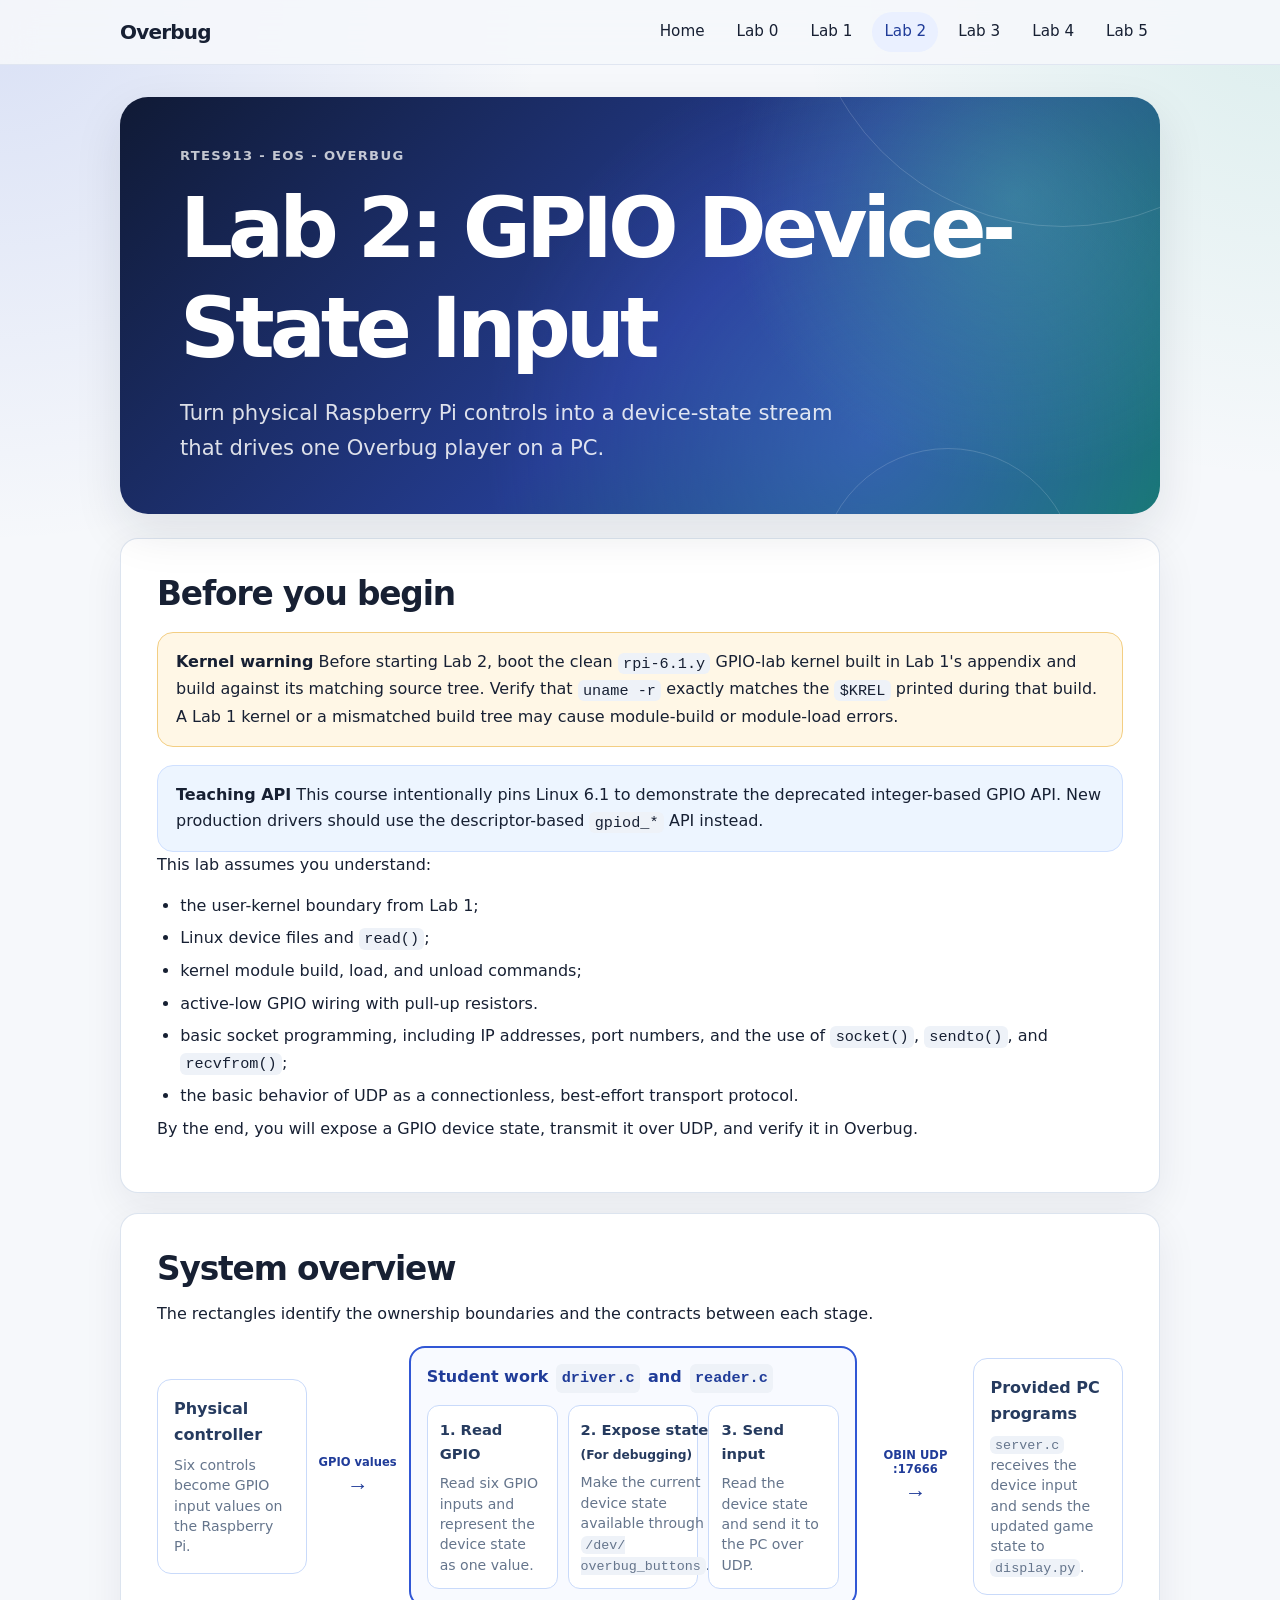
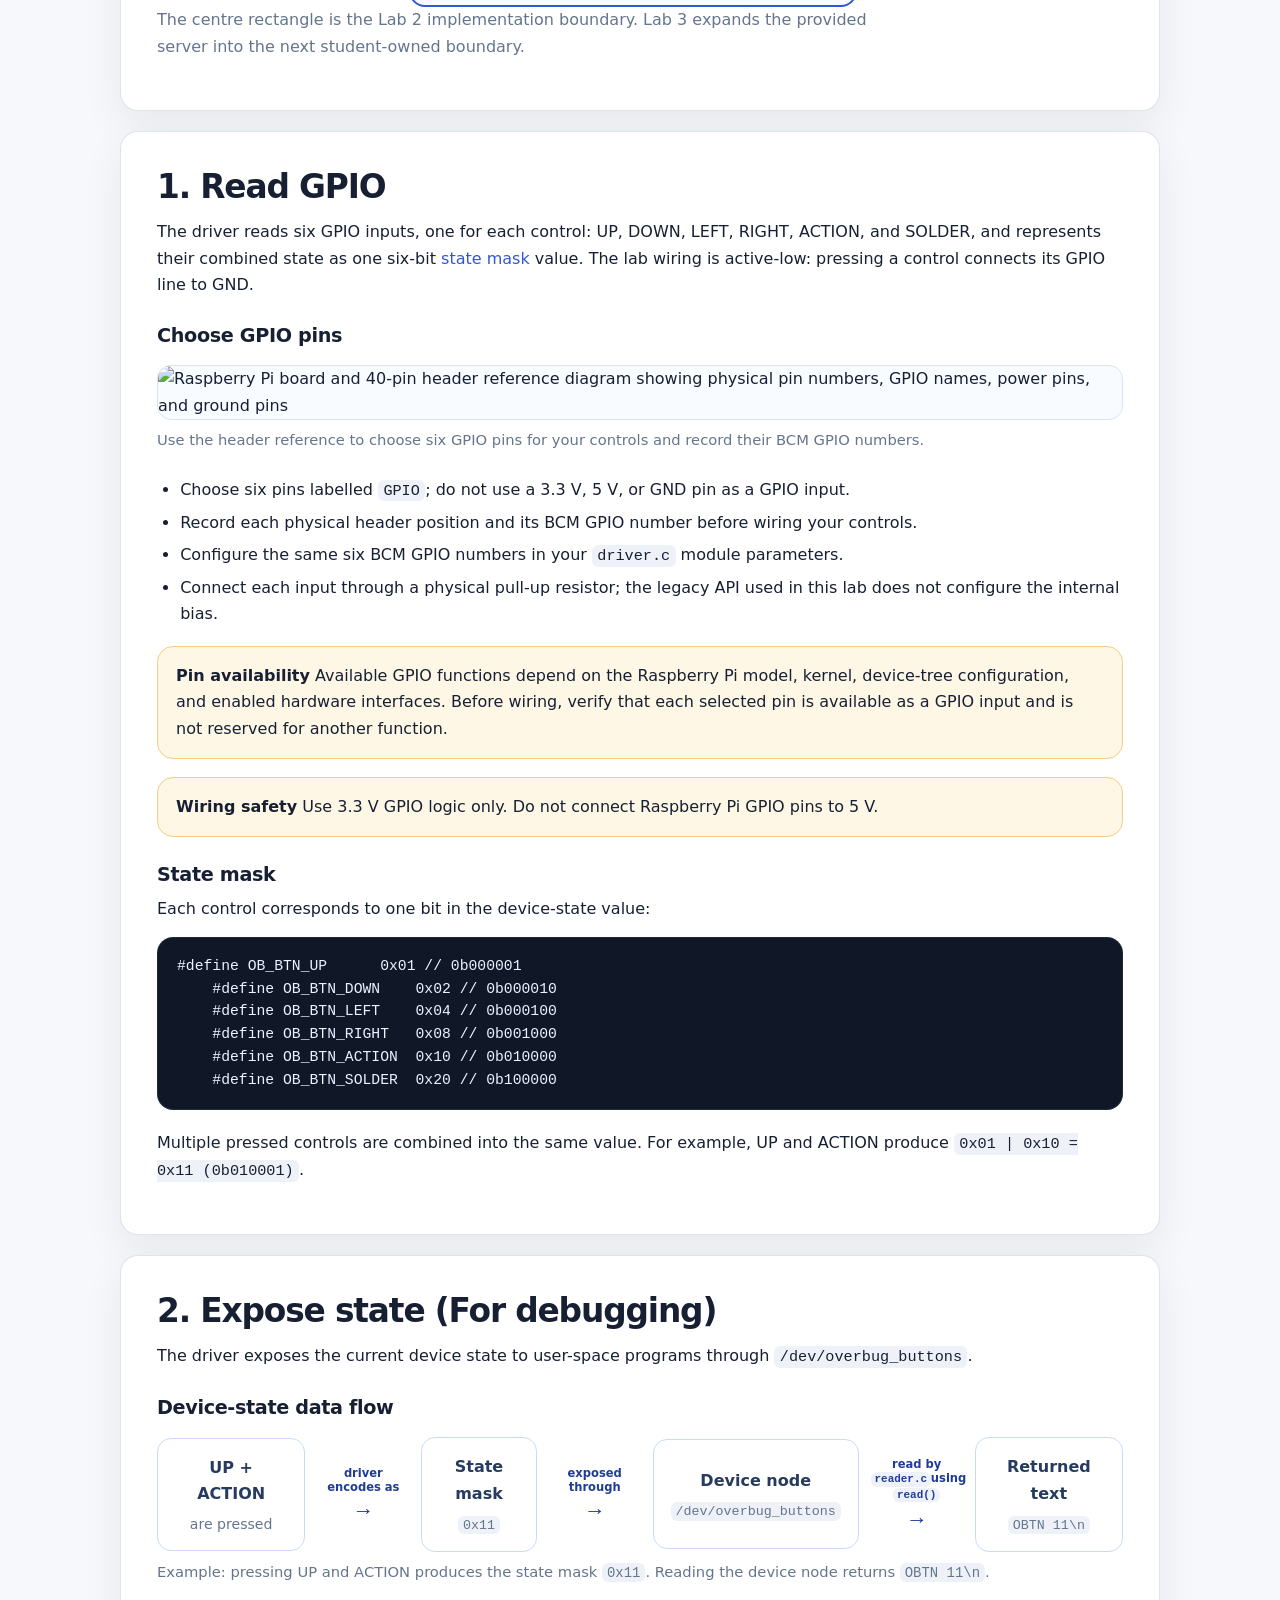
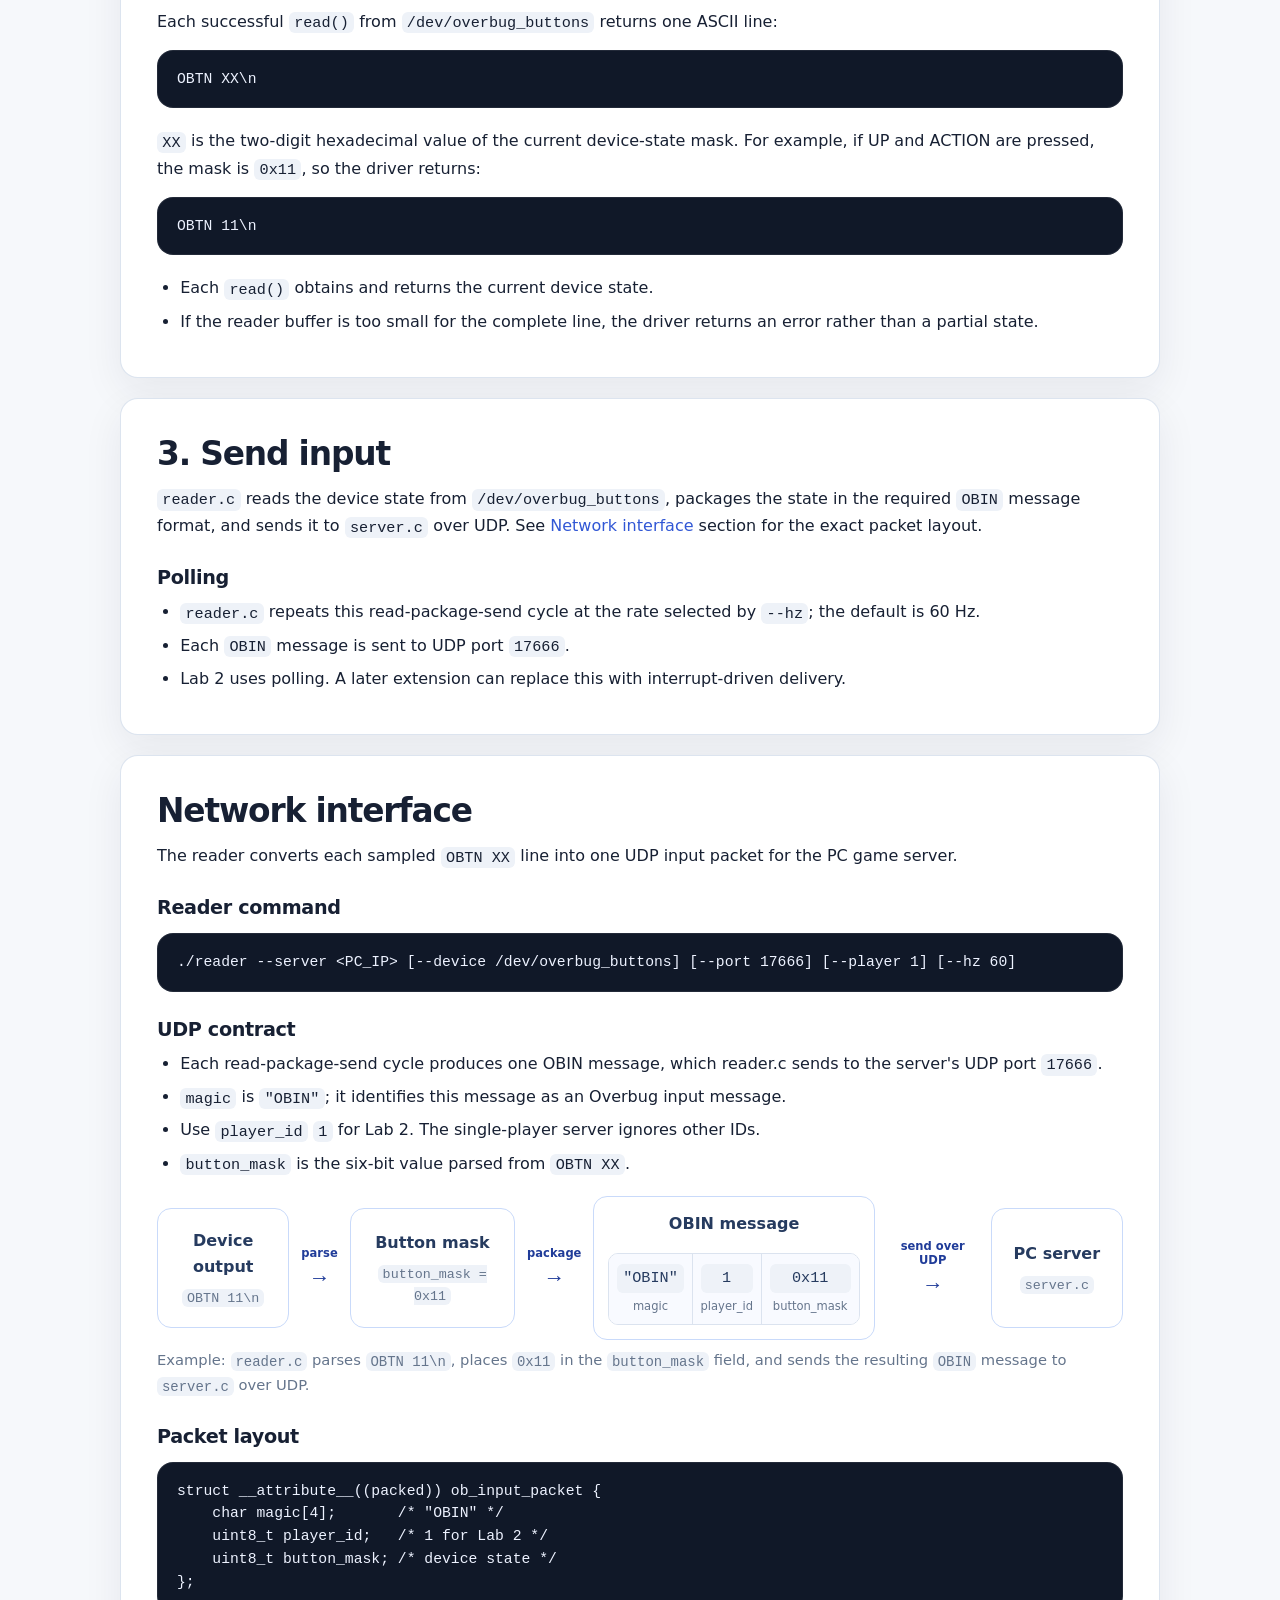
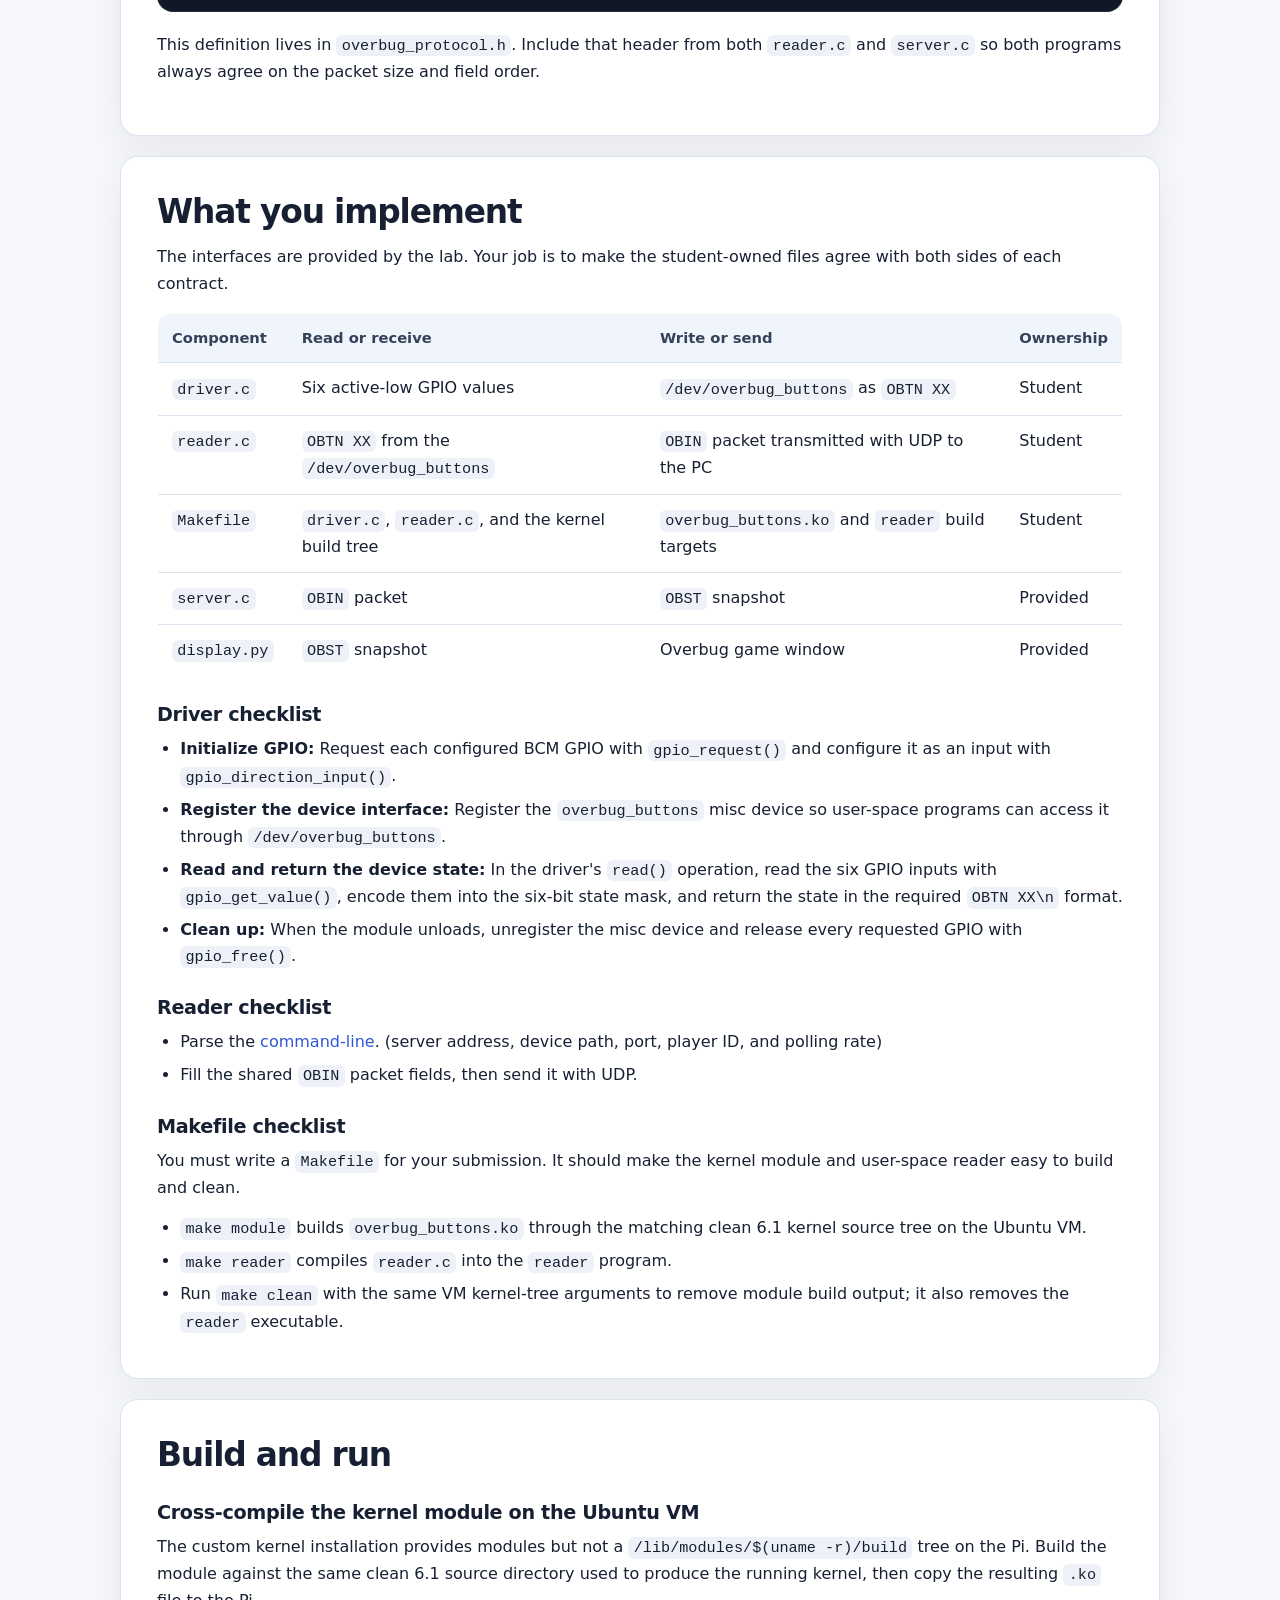
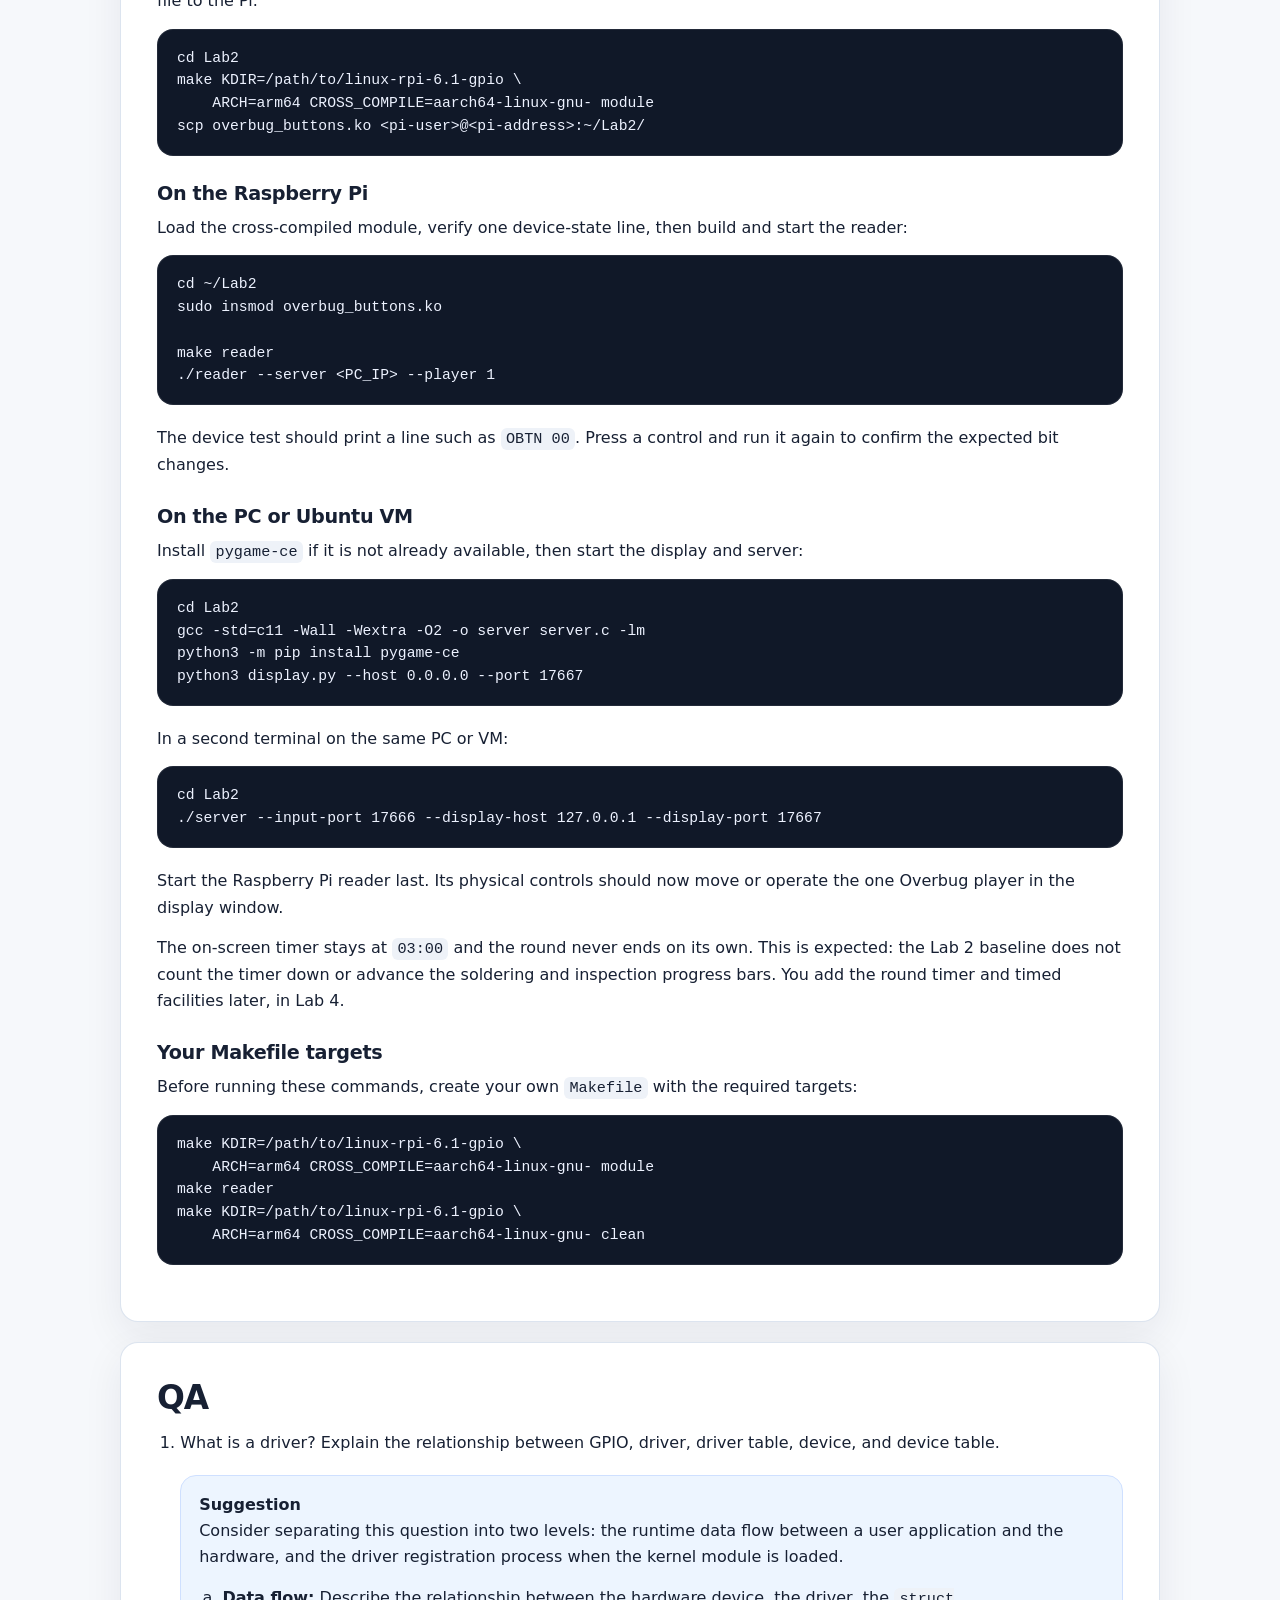
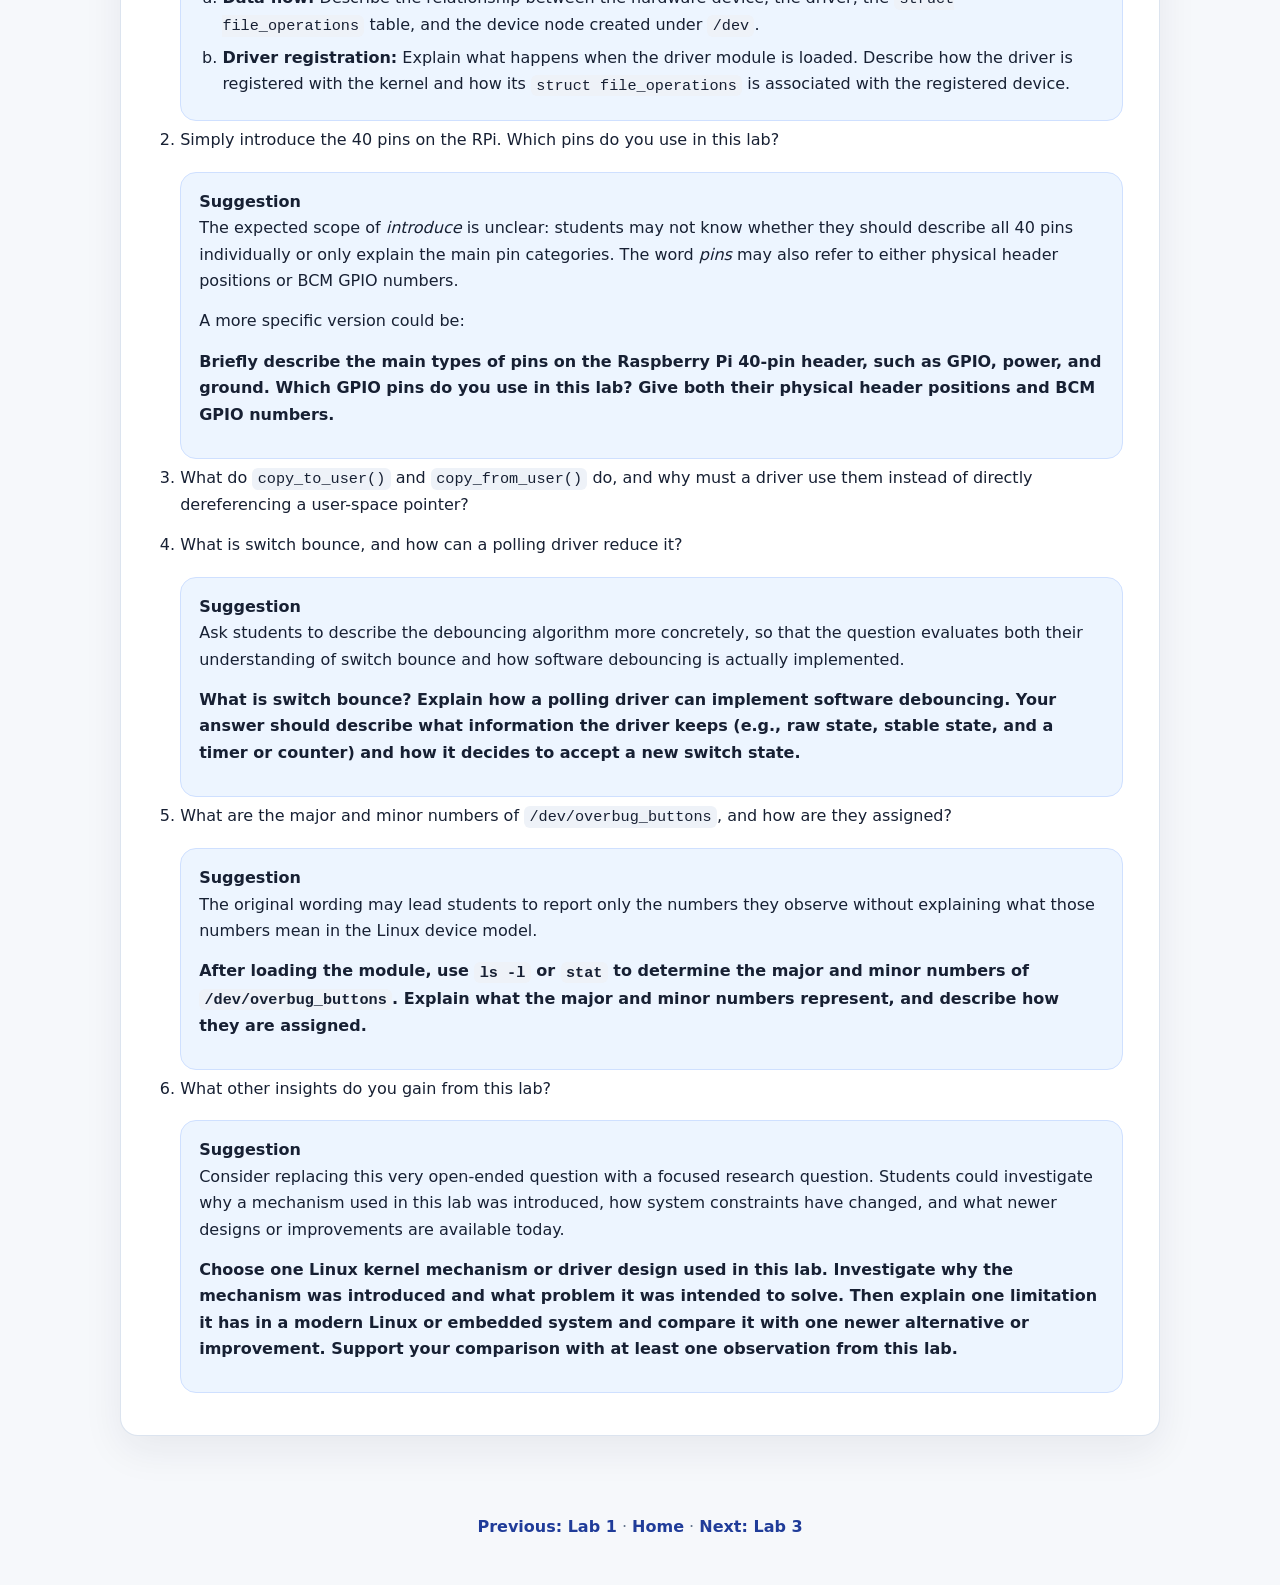
==== lab2.html @ 5da75e24 "Refine Lab 2 documentation and diagrams" ====
<!doctype html>
<html lang="en">
<head>
  <meta charset="utf-8">
  <meta name="viewport" content="width=device-width, initial-scale=1">
  <meta name="description" content="Lab 2 for RTES913: EOS — turn Raspberry Pi GPIO controls into a device-state stream for Overbug." />
  <title>Lab 2 - GPIO Device-State Input</title>
  <link rel="stylesheet" href="styles.css">
</head>
<body>
  <header class="site-header">
    <nav class="top-nav" aria-label="Main navigation">
      <a class="brand" href="index.html">Overbug</a>
      <div class="nav-links">
        <a href="index.html">Home</a>
        <a href="lab0.html">Lab 0</a>
        <a href="lab1.html">Lab 1</a>
        <a aria-current="page" href="lab2.html">Lab 2</a>
        <a href="lab3.html">Lab 3</a>
        <a href="lab4.html">Lab 4</a>
        <a href="lab5.html">Lab 5</a>
      </div>
    </nav>
  </header>

  <main class="page">
    <section class="hero lab-hero">
      <p class="eyebrow">RTES913 - EOS - Overbug</p>
      <h1>Lab 2: GPIO Device-State Input</h1>
      <p class="subtitle">
        Turn physical Raspberry Pi controls into a device-state stream
        that drives one Overbug player on a PC.
      </p>
    </section>

    <section class="panel">
      <h2>Before you begin</h2>
      <div class="callout warning">
        <strong>Kernel warning</strong>
        Before starting Lab 2, boot the clean <code>rpi-6.1.y</code> GPIO-lab
        kernel built in Lab 1's appendix and build against its matching source
        tree. Verify that <code>uname -r</code> exactly matches the
        <code>$KREL</code> printed during that build. A Lab 1 kernel or a
        mismatched build tree may cause module-build or module-load errors.
      </div>
      <div class="callout info">
        <strong>Teaching API</strong>
        This course intentionally pins Linux 6.1 to demonstrate the deprecated
        integer-based GPIO API. New production drivers should use the
        descriptor-based <code>gpiod_*</code> API instead.
      </div>
      <p>This lab assumes you understand:</p>
      <ul>
        <li>the user-kernel boundary from Lab 1;</li>
        <li>Linux device files and <code>read()</code>;</li>
        <li>kernel module build, load, and unload commands;</li>
        <li>active-low GPIO wiring with pull-up resistors.</li>
        <li>basic socket programming, including IP addresses, port numbers, and the use of <code>socket()</code>, <code>sendto()</code>, and <code>recvfrom()</code>;</li>
  <li>the basic behavior of UDP as a connectionless, best-effort transport protocol.</li>
      </ul>
      <p>By the end, you will expose a GPIO device state, transmit it over UDP, and verify it in Overbug.</p>
    </section>

    <section class="panel pipeline-panel">
      <h2>System overview</h2>
      <p>The rectangles identify the ownership boundaries and the contracts between each stage.</p>

      <div class="lab3-system-map lab2-system-map" aria-label="Lab 2 device-state responsibilities">
        <div class="lab3-external">
          <strong>Physical controller</strong>
          <span>Six controls become GPIO input values on the Raspberry Pi.</span>
        </div>

        <div class="lab3-arrow" aria-hidden="true">
          <span>GPIO values</span>
          <b>→</b>
        </div>

        <section class="lab3-server-boundary" aria-label="Student responsibilities in Lab 2">
          <p class="lab3-server-title"><span>Student work</span> <code>driver.c</code> and <code>reader.c</code></p>
          <div class="lab3-server-jobs">
            <article>
              <strong>1. Read GPIO</strong>
              <span>Read six GPIO inputs and represent the device state as one value.</span>
            </article>
            <article> 
              <strong>
                2. Expose state
                <small>(For debugging)</small>
              </strong> 
              <span>Make the current device state available through <code>/dev/<wbr>overbug_buttons</code>.</span> 
            </article>
            <article>
              <strong>3. Send input</strong>
              <span>Read the device state and send it to the PC over UDP.</span>
            </article>
          </div>
        </section>

        <div class="lab3-arrow" aria-hidden="true">
          <span>OBIN UDP :17666</span>
          <b>→</b>
        </div>

        <div class="lab3-external">
          <strong>Provided PC programs</strong>
          <span><code>server.c</code> receives the device input and sends the updated game state to <code>display.py</code>.</span>
        </div>
      </div>
      <p class="section-intro">The centre rectangle is the Lab 2 implementation boundary. Lab 3 expands the provided server into the next student-owned boundary.</p>

      <figure class="pipeline-figure" hidden>
        <div class="pipeline-viewport">
          <svg class="pipeline-svg" viewBox="0 0 1200 560" role="img" aria-labelledby="pipeline-title pipeline-desc">
            <title id="pipeline-title">Overbug Lab 2 device-state pipeline</title>
            <desc id="pipeline-desc">
              On the Raspberry Pi, physical controls become GPIO values, driver.c
              exposes OBTN XX through /dev/overbug_buttons, and reader.c sends
              OBIN UDP packets to the PC. On the PC, server.c sends OBST JSON
              snapshots to display.py.
            </desc>
            <defs>
              <marker id="pipeline-arrowhead" markerWidth="10" markerHeight="10" refX="8" refY="5" orient="auto">
                <path d="M 0 0 L 10 5 L 0 10 z" class="pipeline-arrowhead"></path>
              </marker>
            </defs>

            <rect class="pipeline-boundary pipeline-pi-boundary" x="18" y="20" width="708" height="520" rx="22"></rect>
            <rect class="pipeline-boundary pipeline-pc-boundary" x="746" y="20" width="436" height="520" rx="22"></rect>
            <text class="pipeline-boundary-title" x="50" y="60">Raspberry Pi</text>
            <text class="pipeline-boundary-subtitle" x="50" y="84">Student implementation</text>
            <text class="pipeline-boundary-title" x="778" y="60">PC or Ubuntu VM</text>
            <text class="pipeline-boundary-subtitle" x="778" y="84">Provided support programs</text>

            <line class="pipeline-arrow" x1="150" y1="250" x2="168" y2="250"></line>
            <line class="pipeline-arrow" x1="273" y1="250" x2="291" y2="250"></line>
            <line class="pipeline-arrow" x1="411" y1="250" x2="430" y2="250"></line>
            <line class="pipeline-arrow" x1="560" y1="250" x2="580" y2="250"></line>
            <line class="pipeline-arrow pipeline-network-arrow" x1="695" y1="250" x2="783" y2="250"></line>
            <line class="pipeline-arrow" x1="933" y1="250" x2="1010" y2="250"></line>

            <text class="pipeline-link-label" x="200" y="177">GPIO values</text>
            <text class="pipeline-link-label" x="445" y="177">device-state text</text>
            <text class="pipeline-link-label" x="452" y="195">OBTN XX</text>
            <text class="pipeline-link-label" x="717" y="177">UDP · OBIN</text>
            <text class="pipeline-link-label" x="726" y="195">port 17666</text>
            <text class="pipeline-link-label" x="946" y="177">UDP · OBST</text>
            <text class="pipeline-link-label" x="955" y="195">port 17667</text>

            <g class="pipeline-node">
              <rect x="45" y="214" width="105" height="72" rx="12"></rect>
              <text x="97.5" y="242">
                <tspan x="97.5">Physical</tspan>
                <tspan x="97.5" dy="20">controls</tspan>
              </text>
            </g>
            <g class="pipeline-node">
              <rect x="168" y="214" width="105" height="72" rx="12"></rect>
              <text x="220.5" y="242">
                <tspan x="220.5">GPIO</tspan>
                <tspan x="220.5" dy="20">inputs</tspan>
              </text>
            </g>
            <g class="pipeline-node pipeline-student-node">
              <rect x="291" y="202" width="120" height="96" rx="12"></rect>
              <text x="351" y="233">
                <tspan x="351">driver.c</tspan>
                <tspan class="pipeline-node-detail" x="351" dy="21">kernel module</tspan>
              </text>
            </g>
            <g class="pipeline-node pipeline-interface-node">
              <rect x="430" y="202" width="130" height="96" rx="12"></rect>
              <text x="495" y="229">
                <tspan x="495">/dev/overbug_</tspan>
                <tspan x="495" dy="18">buttons</tspan>
                <tspan class="pipeline-node-detail" x="495" dy="21">OBTN XX</tspan>
              </text>
            </g>
            <g class="pipeline-node pipeline-student-node">
              <rect x="580" y="202" width="115" height="96" rx="12"></rect>
              <text x="637.5" y="233">
                <tspan x="637.5">reader.c</tspan>
                <tspan class="pipeline-node-detail" x="637.5" dy="21">user program</tspan>
              </text>
            </g>
            <g class="pipeline-node pipeline-provided-node">
              <rect x="783" y="202" width="150" height="96" rx="12"></rect>
              <text x="858" y="233">
                <tspan x="858">server.c</tspan>
                <tspan class="pipeline-node-detail" x="858" dy="21">game state</tspan>
              </text>
            </g>
            <g class="pipeline-node pipeline-provided-node">
              <rect x="1010" y="202" width="135" height="96" rx="12"></rect>
              <text x="1077.5" y="233">
                <tspan x="1077.5">display.py</tspan>
                <tspan class="pipeline-node-detail" x="1077.5" dy="21">game window</tspan>
              </text>
            </g>

            <rect class="pipeline-legend-swatch pipeline-student-swatch" x="50" y="438" width="20" height="20" rx="5"></rect>
            <text class="pipeline-legend" x="82" y="453">Student-written</text>
            <rect class="pipeline-legend-swatch pipeline-interface-swatch" x="270" y="438" width="20" height="20" rx="5"></rect>
            <text class="pipeline-legend" x="302" y="453">Defined interface</text>
            <rect class="pipeline-legend-swatch pipeline-provided-swatch" x="492" y="438" width="20" height="20" rx="5"></rect>
            <text class="pipeline-legend" x="524" y="453">TA-provided</text>
            <text class="pipeline-note" x="50" y="498">Lab 2 accepts player ID 1. Lab 3 extends the server to multiple players.</text>
          </svg>
        </div>
        <figcaption>
          Read the path from left to right. Every arrow is an interface your code
          must preserve exactly.
        </figcaption>
      </figure>
    </section>

    <section class="panel">
      <h2>1. Read GPIO</h2>

      <p>
        The driver reads six GPIO inputs, one for each control: UP, DOWN, LEFT, RIGHT, ACTION, and SOLDER, and represents their combined state as one six-bit <a href="#state-mask">state mask</a> value. The lab wiring is active-low: pressing a control
        connects its GPIO line to GND.
      </p>

      <h3>Choose GPIO pins</h3>

      <figure class="lab-figure">
        <img
          src="assets/raspberry-pi-gpio-pin-demo.png"
          alt="Raspberry Pi board and 40-pin header reference diagram showing physical pin numbers, GPIO names, power pins, and ground pins"
        >
        <figcaption>
          Use the header reference to choose six GPIO pins for your controls and
          record their BCM GPIO numbers.
        </figcaption>
      </figure>

      <ul>
        <li>
          Choose six pins labelled <code>GPIO</code>; do not use a 3.3 V, 5 V,
          or GND pin as a GPIO input.
        </li>
        <li>
          Record each physical header position and its BCM GPIO number before
          wiring your controls.
        </li>
        <li>
          Configure the same six BCM GPIO numbers in your
          <code>driver.c</code> module parameters.
        </li>
        <li>
          Connect each input through a physical pull-up resistor; the legacy API
          used in this lab does not configure the internal bias.
        </li>
      </ul>

      <div class="callout warning">
        <strong>Pin availability</strong>
        Available GPIO functions depend on the Raspberry Pi model, kernel,
        device-tree configuration, and enabled hardware interfaces. Before wiring,
        verify that each selected pin is available as a GPIO input and is not
        reserved for another function.
      </div>

      <div class="callout warning">
        <strong>Wiring safety</strong>
        Use 3.3 V GPIO logic only. Do not connect Raspberry Pi GPIO pins to 5 V.
      </div>

      <h3 id="state-mask" style="scroll-margin-top: 100px;">State mask</h3>

      <p>
        Each control corresponds to one bit in the device-state value:
      </p>

      <pre><code>#define OB_BTN_UP      0x01 // 0b000001
    #define OB_BTN_DOWN    0x02 // 0b000010
    #define OB_BTN_LEFT    0x04 // 0b000100
    #define OB_BTN_RIGHT   0x08 // 0b001000
    #define OB_BTN_ACTION  0x10 // 0b010000
    #define OB_BTN_SOLDER  0x20 // 0b100000</code></pre>

      <p>
        Multiple pressed controls are combined into the same value. For example,
        UP and ACTION produce
        <code>0x01 | 0x10 = 0x11 (0b010001)</code>.
      </p>
    </section>


    <section class="panel">
      <h2>2. Expose state (For debugging)</h2>

      <p>
        The driver exposes the current device state to user-space programs through
        <code>/dev/overbug_buttons</code>.
      </p>

      <h3>Device-state data flow</h3>
        <figure class="lab-figure device-state-flow">
          <div class="lab3-system-map device-state-flow-row">

            <article class="lab3-external">
              <strong>UP + ACTION</strong>
              <span>are pressed</span>
            </article>

            <div class="lab3-arrow">
              <span>driver encodes as</span>
              <b>→</b>
            </div>

            <article class="lab3-external">
              <strong>State mask</strong>
              <span><code>0x11</code></span>
            </article>

            <div class="lab3-arrow">
              <span>exposed through</span>
              <b>→</b>
            </div>

            <article class="lab3-external">
              <strong>Device node</strong>
              <span>
                <code>/dev/<wbr>overbug_<wbr>buttons</code>
              </span>
            </article>

            <div class="lab3-arrow">
              <span>read by <code>reader.c</code>using <code>read()</code></span>
              <b>→</b>
            </div>

            <article class="lab3-external">
              <strong>Returned text</strong>
              <span><code>OBTN 11\n</code></span>
            </article>

          </div>

          <figcaption>
            Example: pressing UP and ACTION produces the state mask
            <code>0x11</code>. Reading the device node returns
            <code>OBTN 11\n</code>.
          </figcaption>
        </figure>
      <p>
        Each successful <code>read()</code> from
        <code>/dev/overbug_buttons</code> returns one ASCII line:
      </p>

      <pre><code>OBTN XX\n</code></pre>

      <p>
        <code>XX</code> is the two-digit hexadecimal value of the current
        device-state mask. For example, if UP and ACTION are pressed, the mask is
        <code>0x11</code>, so the driver returns:
      </p>

      <pre><code>OBTN 11\n</code></pre>

      <ul>
        <li>
          Each <code>read()</code> obtains and returns the current device state.
        </li>
        <li>
          If the reader buffer is too small for the complete line, the driver
          returns an error rather than a partial state.
        </li>
      </ul>
    </section>


    <section class="panel">
      <h2>3. Send input</h2>

      <p>
        <code>reader.c</code> reads the device state from <code>/dev/overbug_buttons</code>, packages the state in the required <code>OBIN</code> message format, and sends it to <code>server.c</code> over UDP. See <a href="#network-interface">Network interface</a> section for the exact packet layout.
      </p>

      <h3>Polling</h3>

      <ul>
        <li>
          <code>reader.c</code> repeats this read-package-send cycle at the rate selected by
          <code>--hz</code>; the default is 60 Hz.
        </li>
        <li>
          Each <code>OBIN</code> message is sent to UDP port <code>17666</code>.
        </li>
        <li>
          Lab 2 uses polling. A later extension can replace this with
          interrupt-driven delivery.
        </li>
      </ul>
    </section>    

    <section class="panel">
      <h2 id="network-interface" style="scroll-margin-top: 100px;">Network interface</h2>
      <p>
        The reader converts each sampled <code>OBTN XX</code> line into one
        UDP input packet for the PC game server.
      </p>

      <h3 id="read-command" style="scroll-margin-top: 100px;">Reader command</h3>
      <pre><code>./reader --server &lt;PC_IP&gt; [--device /dev/overbug_buttons] [--port 17666] [--player 1] [--hz 60]</code></pre>

      <h3>UDP contract</h3>
      <ul>
        <li>Each read-package-send cycle produces one OBIN message, which reader.c sends to the server's UDP port <code>17666</code>.</li>
        <li><code>magic</code> is <code>"OBIN"</code>; it identifies this message as an Overbug input message.</li>
        <li>Use <code>player_id</code> <code>1</code> for Lab 2. The single-player server ignores other IDs.</li>
        <li><code>button_mask</code> is the six-bit value parsed from <code>OBTN XX</code>.</li>
      </ul>
      <figure class="lab-figure packet-flow">
        <div class="packet-flow-row">

          <article class="lab3-external">
            <strong>Device output</strong>
            <span><code>OBTN 11\n</code></span>
          </article>

          <div class="lab3-arrow">
            <span>parse</span>
            <b>→</b>
          </div>

          <article class="lab3-external">
            <strong>Button mask</strong>
            <span><code>button_mask = 0x11</code></span>
          </article>

          <div class="lab3-arrow">
            <span>package</span>
            <b>→</b>
          </div>

          <article class="lab3-external packet-layout">
            <strong>OBIN message</strong>

            <div class="packet-fields">
              <div>
                <code>"OBIN"</code>
                <span>magic</span>
              </div>

              <div>
                <code>1</code>
                <span>player_id</span>
              </div>

              <div>
                <code>0x11</code>
                <span>button_mask</span>
              </div>
            </div>
          </article>

          <div class="lab3-arrow">
            <span>send over UDP</span>
            <b>→</b>
          </div>

          <article class="lab3-external">
            <strong>PC server</strong>
            <span><code>server.c</code></span>
          </article>

        </div>

        <figcaption>
          Example: <code>reader.c</code> parses <code>OBTN 11\n</code>,
          places <code>0x11</code> in the <code>button_mask</code> field,
          and sends the resulting <code>OBIN</code> message to
          <code>server.c</code> over UDP.
        </figcaption>
      </figure>

      <h3>Packet layout</h3>
      <pre><code>struct __attribute__((packed)) ob_input_packet {
    char magic[4];       /* "OBIN" */
    uint8_t player_id;   /* 1 for Lab 2 */
    uint8_t button_mask; /* device state */
};</code></pre>
      <p>
        This definition lives in <code>overbug_protocol.h</code>. Include that
        header from both <code>reader.c</code> and <code>server.c</code> so
        both programs always agree on the packet size and field order.
      </p>
    </section>

    <section class="panel">
      <h2>What you implement</h2>
      <p>
        The interfaces are provided by the lab. Your job is to make the
        student-owned files agree with both sides of each contract.
      </p>

      <table>
        <thead>
          <tr>
            <th>Component</th>
            <th>Read or receive</th>
            <th>Write or send</th>
            <th>Ownership</th>
          </tr>
        </thead>
        <tbody>
          <tr>
            <td><code>driver.c</code></td>
            <td>Six active-low GPIO values</td>
            <td><code>/dev/overbug_buttons</code> as <code>OBTN XX</code></td>
            <td>Student</td>
          </tr>
          <tr>
            <td><code>reader.c</code></td>
            <td><code>OBTN XX</code> from the <code>/dev/overbug_buttons</code></td>
            <td><code>OBIN</code> packet transmitted with UDP to the PC</td>
            <td>Student</td>
          </tr>
          <tr>
            <td><code>Makefile</code></td>
            <td><code>driver.c</code>, <code>reader.c</code>, and the kernel build tree</td>
            <td><code>overbug_buttons.ko</code> and <code>reader</code> build targets</td>
            <td>Student</td>
          </tr>
          <tr>
            <td><code>server.c</code></td>
            <td><code>OBIN</code> packet</td>
            <td><code>OBST</code> snapshot</td>
            <td>Provided</td>
          </tr>
          <tr>
            <td><code>display.py</code></td>
            <td><code>OBST</code> snapshot</td>
            <td>Overbug game window</td>
            <td>Provided</td>
          </tr>
        </tbody>
      </table>

      <h3>Driver checklist</h3>
      <ul>
        <li>
          <strong>Initialize GPIO:</strong>
          Request each configured BCM GPIO with <code>gpio_request()</code> and
          configure it as an input with <code>gpio_direction_input()</code>.
        </li>

        <li>
          <strong>Register the device interface:</strong>
          Register the <code>overbug_buttons</code> misc device so user-space
          programs can access it through <code>/dev/overbug_buttons</code>.
        </li>

        <li>
          <strong>Read and return the device state:</strong>
          In the driver's <code>read()</code> operation, read the six GPIO inputs
          with <code>gpio_get_value()</code>, encode them into the six-bit state
          mask, and return the state in the required <code>OBTN XX\n</code> format.
        </li>

        <li>
          <strong>Clean up:</strong>
          When the module unloads, unregister the misc device and release every
          requested GPIO with <code>gpio_free()</code>.
        </li>
      </ul>

      <h3>Reader checklist</h3>
      <ul>
        <li>Parse the <a href="#read-command">command-line</a>. (server address, device path, port, player ID, and polling rate)</li>
        <li>Fill the shared <code>OBIN</code> packet fields, then send it with UDP.</li>
      </ul>

      <h3>Makefile checklist</h3>
      <p>
        You must write a <code>Makefile</code> for your submission. It should
        make the kernel module and user-space reader easy to build and clean.
      </p>
      <ul>
        <li><code>make module</code> builds <code>overbug_buttons.ko</code> through the matching clean 6.1 kernel source tree on the Ubuntu VM.</li>
        <li><code>make reader</code> compiles <code>reader.c</code> into the <code>reader</code> program.</li>
        <li>Run <code>make clean</code> with the same VM kernel-tree arguments to remove module build output; it also removes the <code>reader</code> executable.</li>
      </ul>
    </section>

    <section class="panel">
      <h2>Build and run</h2>
      <h3>Cross-compile the kernel module on the Ubuntu VM</h3>
      <p>
        The custom kernel installation provides modules but not a
        <code>/lib/modules/$(uname -r)/build</code> tree on the Pi. Build the
        module against the same clean 6.1 source directory used to produce the
        running kernel, then copy the resulting <code>.ko</code> file to the Pi.
      </p>
      <pre><code>cd Lab2
make KDIR=/path/to/linux-rpi-6.1-gpio \
    ARCH=arm64 CROSS_COMPILE=aarch64-linux-gnu- module
scp overbug_buttons.ko &lt;pi-user&gt;@&lt;pi-address&gt;:~/Lab2/</code></pre>

      <h3>On the Raspberry Pi</h3>
      <p>Load the cross-compiled module, verify one device-state line, then build and start the reader:</p>
      <pre><code>cd ~/Lab2
sudo insmod overbug_buttons.ko

make reader
./reader --server &lt;PC_IP&gt; --player 1</code></pre>
      <p>
        The device test should print a line such as <code>OBTN 00</code>. Press
        a control and run it again to confirm the expected bit changes.
      </p>

      <h3>On the PC or Ubuntu VM</h3>
      <p>Install <code>pygame-ce</code> if it is not already available, then start the display and server:</p>
      <pre><code>cd Lab2
gcc -std=c11 -Wall -Wextra -O2 -o server server.c -lm
python3 -m pip install pygame-ce
python3 display.py --host 0.0.0.0 --port 17667</code></pre>
      <p>In a second terminal on the same PC or VM:</p>
      <pre><code>cd Lab2
./server --input-port 17666 --display-host 127.0.0.1 --display-port 17667</code></pre>
      <p>
        Start the Raspberry Pi reader last. Its physical controls should now
        move or operate the one Overbug player in the display window.
      </p>
      <p class="note">
        The on-screen timer stays at <code>03:00</code> and the round never ends on its own. This is
        expected: the Lab 2 baseline does not count the timer down or advance the soldering and
        inspection progress bars. You add the round timer and timed facilities later, in Lab 4.
      </p>

      <h3>Your Makefile targets</h3>
      <p>Before running these commands, create your own <code>Makefile</code> with the required targets:</p>
      <pre><code>make KDIR=/path/to/linux-rpi-6.1-gpio \
    ARCH=arm64 CROSS_COMPILE=aarch64-linux-gnu- module
make reader
make KDIR=/path/to/linux-rpi-6.1-gpio \
    ARCH=arm64 CROSS_COMPILE=aarch64-linux-gnu- clean</code></pre>
    </section>

    <section class="panel">
      <h2>QA</h2>
      <ol>
        <li>
          <p>
            What is a driver? Explain the relationship between GPIO, driver,
            driver table, device, and device table.
          </p>

          <div class="callout info">
            <strong>Suggestion</strong>
            <p>
              Consider separating this question into two levels: the runtime data
              flow between a user application and the hardware, and the driver
              registration process when the kernel module is loaded.
            </p>

            <ol type="a">
              <li>
                <strong>Data flow:</strong>
                Describe the relationship between the hardware device, the driver,
                the <code>struct file_operations</code> table, and the device node
                created under <code>/dev</code>.
              </li>

              <li>
                <strong>Driver registration:</strong>
                Explain what happens when the driver module is loaded. Describe
                how the driver is registered with the kernel and how its
                <code>struct file_operations</code> is associated with the
                registered device.
              </li>
            </ol>
          </div>
        </li>

        <li>
          <p>
            Simply introduce the 40 pins on the RPi. Which pins do you use in this
            lab?
          </p>

          <div class="callout info">
            <strong>Suggestion</strong>
            <p>
              The expected scope of <em>introduce</em> is unclear: students may
              not know whether they should describe all 40 pins individually or
              only explain the main pin categories. The word <em>pins</em> may
              also refer to either physical header positions or BCM GPIO numbers.
            </p>

            <p>
              A more specific version could be:
            </p>

            <p>
              <strong>
                Briefly describe the main types of pins on the Raspberry Pi
                40-pin header, such as GPIO, power, and ground. Which GPIO pins do
                you use in this lab? Give both their physical header positions and
                BCM GPIO numbers.
              </strong>
            </p>
          </div>
        </li>

        <li>
          <p>
            What do <code>copy_to_user()</code> and
            <code>copy_from_user()</code> do, and why must a driver use them
            instead of directly dereferencing a user-space pointer?
          </p>
        </li>

        <li>
          <p>
            What is switch bounce, and how can a polling driver reduce it?
          </p>

          <div class="callout info">
            <strong>Suggestion</strong>
            <p>
              Ask students to describe the debouncing algorithm more concretely,
              so that the question evaluates both their understanding of switch
              bounce and how software debouncing is actually implemented.
            </p>

            <p>
              <strong>
                What is switch bounce? Explain how a polling driver can implement
                software debouncing. Your answer should describe what information
                the driver keeps (e.g., raw state, stable state, and a timer or
                counter) and how it decides to accept a new switch state.
              </strong>
            </p>
          </div>
        </li>

        <li>
          <p>
            What are the major and minor numbers of
            <code>/dev/overbug_buttons</code>, and how are they assigned?
          </p>

          <div class="callout info">
            <strong>Suggestion</strong>
            <p>
              The original wording may lead students to report only the numbers
              they observe without explaining what those numbers mean in the
              Linux device model.
            </p>

            <p>
              <strong>
                After loading the module, use <code>ls -l</code> or
                <code>stat</code> to determine the major and minor numbers of
                <code>/dev/overbug_buttons</code>. Explain what the major and
                minor numbers represent, and describe how they are assigned.
              </strong>
            </p>
          </div>
        </li>

        <li>
          <p>
            What other insights do you gain from this lab?
          </p>

          <div class="callout info">
            <strong>Suggestion</strong>
            <p>
              Consider replacing this very open-ended question with a focused
              research question. Students could investigate why a mechanism used
              in this lab was introduced, how system constraints have changed,
              and what newer designs or improvements are available today.
            </p>

            <p>
              <strong>
                Choose one Linux kernel mechanism or driver design used in this
                lab. Investigate why the mechanism was introduced and what problem
                it was intended to solve. Then explain one limitation it has in a
                modern Linux or embedded system and compare it with one newer
                alternative or improvement. Support your comparison with at least
                one observation from this lab.
              </strong>
            </p>
          </div>
        </li>
      </ol>
    </section>
  </main>

  <footer class="footer">
    <a href="lab1.html">Previous: Lab 1</a> &middot; <a href="index.html">Home</a> &middot; <a href="lab3.html">Next: Lab 3</a>
  </footer>

  <script src="script.js"></script>
</body>
</html>
---- styles.css ----
:root {
  --bg: #f6f8fb;
  --paper: #ffffff;
  --ink: #172033;
  --muted: #65758c;
  --line: #dbe3ef;
  --primary: #3157d5;
  --primary-dark: #203c99;
  --accent: #20a58a;
  --warning-bg: #fff7e6;
  --warning-line: #f3ce83;
  --info-bg: #edf5ff;
  --info-line: #cfe0ff;
  --code-bg: #101828;
  --code-ink: #edf2ff;
  --radius: 18px;
  --shadow: 0 18px 48px rgba(24, 32, 51, 0.10);
  --sans: Inter, ui-sans-serif, system-ui, -apple-system, BlinkMacSystemFont, "Segoe UI", sans-serif;
  --mono: ui-monospace, SFMono-Regular, Menlo, Monaco, Consolas, "Liberation Mono", "Courier New", monospace;
}

* {
  box-sizing: border-box;
}

html {
  scroll-behavior: smooth;
}

body {
  margin: 0;
  background:
    radial-gradient(circle at top left, rgba(49, 87, 213, 0.15), transparent 34rem),
    radial-gradient(circle at top right, rgba(32, 165, 138, 0.12), transparent 30rem),
    var(--bg);
  color: var(--ink);
  font-family: var(--sans);
  line-height: 1.65;
}

a {
  color: var(--primary);
  text-decoration: none;
}

a:hover {
  text-decoration: underline;
}

.site-header {
  position: sticky;
  top: 0;
  z-index: 10;
  background: rgba(246, 248, 251, 0.82);
  border-bottom: 1px solid rgba(219, 227, 239, 0.8);
  backdrop-filter: blur(16px);
}

.top-nav {
  width: min(1040px, calc(100% - 36px));
  margin: 0 auto;
  min-height: 64px;
  display: flex;
  align-items: center;
  justify-content: space-between;
  gap: 18px;
}

.brand {
  color: var(--ink);
  font-weight: 900;
  letter-spacing: -0.04em;
  font-size: 1.25rem;
}

.nav-links {
  display: flex;
  align-items: center;
  gap: 8px;
  flex-wrap: wrap;
}

.nav-links a {
  color: var(--ink);
  border-radius: 999px;
  padding: 7px 12px;
  font-size: 0.95rem;
}

.nav-links a:hover,
.nav-links a[aria-current="page"] {
  background: #eaf0ff;
  color: var(--primary-dark);
  text-decoration: none;
}

.page {
  width: min(1040px, calc(100% - 36px));
  margin: 0 auto;
  padding: 32px 0 58px;
}

.hero {
  color: #fff;
  background: linear-gradient(135deg, #172142 0%, #243c8f 58%, #188770 100%);
  border-radius: 28px;
  box-shadow: var(--shadow);
  padding: clamp(30px, 6vw, 60px);
  margin-bottom: 24px;
}

.hero.compact {
  min-height: 330px;
  display: flex;
  flex-direction: column;
  justify-content: center;
}

.lab-hero {
  padding-block: clamp(28px, 5vw, 48px);
}

.eyebrow {
  margin: 0 0 12px;
  color: rgba(255, 255, 255, 0.75);
  font-weight: 800;
  letter-spacing: 0.10em;
  text-transform: uppercase;
  font-size: 0.82rem;
}

h1,
h2,
h3 {
  margin: 0;
  line-height: 1.2;
}

h1 {
  font-size: clamp(2.55rem, 8vw, 5.2rem);
  letter-spacing: -0.06em;
}

h2 {
  font-size: clamp(1.45rem, 3vw, 2.05rem);
  letter-spacing: -0.035em;
  margin-bottom: 12px;
}

h3 {
  font-size: 1.2rem;
  letter-spacing: -0.018em;
  margin: 26px 0 10px;
}

.subtitle {
  max-width: 700px;
  margin: 18px 0 0;
  color: rgba(255, 255, 255, 0.85);
  font-size: clamp(1.05rem, 2vw, 1.32rem);
}

.panel {
  background: var(--paper);
  border: 1px solid rgba(219, 227, 239, 0.95);
  border-radius: var(--radius);
  box-shadow: 0 14px 40px rgba(24, 32, 51, 0.07);
  padding: clamp(22px, 4vw, 36px);
  margin-bottom: 20px;
}

p {
  margin: 0 0 14px;
}

ul,
ol {
  margin: 8px 0 0;
  padding-left: 1.45rem;
}

li {
  margin: 6px 0;
}

.placeholder,
.callout {
  border-radius: 16px;
  padding: 16px 18px;
  margin: 18px 0 0;
  border: 1px solid var(--line);
}

.placeholder {
  color: var(--muted);
  background: #f9fbff;
  border-style: dashed;
}

.callout.info {
  background: var(--info-bg);
  border-color: var(--info-line);
}

.callout.warning {
  background: var(--warning-bg);
  border-color: var(--warning-line);
}

.section-intro {
  max-width: 760px;
  color: var(--muted);
}

.overview-grid {
  display: grid;
  grid-template-columns: minmax(0, 1.35fr) minmax(280px, 0.8fr);
  gap: 22px;
  align-items: start;
}

.overview-note {
  background: #f8fbff;
  border: 1px solid var(--line);
  border-left: 5px solid var(--accent);
  border-radius: 14px;
  padding: 18px 20px;
}

.overview-note ol {
  padding-left: 1.2rem;
}

.demo-figure {
  margin: 20px 0 24px;
}

.demo-figure img {
  display: block;
  width: 100%;
  border: 1px solid var(--line);
  border-radius: 14px;
  background: #eaf2f8;
  box-shadow: 0 12px 30px rgba(24, 32, 51, 0.08);
}

.demo-figure figcaption {
  color: var(--muted);
  font-size: 0.92rem;
  margin-top: 8px;
}

.rules-layout {
  display: grid;
  grid-template-columns: minmax(0, 0.95fr) minmax(0, 1.05fr);
  gap: 22px;
  align-items: start;
}

.rules-block {
  min-width: 0;
}

.rules-block h3 {
  margin-top: 0;
}

.rules-list {
  columns: 2;
  column-gap: 24px;
}

.rules-list li {
  break-inside: avoid;
}

.card-grid {
  display: grid;
  grid-template-columns: repeat(3, minmax(0, 1fr));
  gap: 16px;
}

.lab-card {
  display: block;
  min-height: 190px;
  color: var(--ink);
  border: 1px solid var(--line);
  border-radius: 18px;
  padding: 20px;
  background: #fbfcff;
  transition: transform 160ms ease, box-shadow 160ms ease, border-color 160ms ease;
}

.lab-card:hover {
  transform: translateY(-3px);
  border-color: #b9c8e8;
  box-shadow: 0 16px 34px rgba(24, 32, 51, 0.10);
  text-decoration: none;
}

.lab-card.disabled {
  color: var(--muted);
  background: #f3f6fb;
}

.lab-card.disabled:hover {
  transform: none;
  box-shadow: none;
}

.lab-tag {
  display: inline-flex;
  align-items: center;
  border-radius: 999px;
  padding: 5px 10px;
  color: var(--primary-dark);
  background: #eaf0ff;
  font-weight: 800;
  font-size: 0.8rem;
}

.lab-card h3 {
  margin-top: 18px;
}

table {
  width: 100%;
  border-collapse: collapse;
  margin: 16px 0 20px;
  overflow: hidden;
  border-radius: 14px;
  border: 1px solid var(--line);
}

th,
td {
  text-align: left;
  padding: 12px 14px;
  vertical-align: top;
  border-bottom: 1px solid var(--line);
}

th {
  background: #f0f4fb;
  color: #34435a;
  font-size: 0.92rem;
}

tr:last-child td {
  border-bottom: 0;
}

code {
  font-family: var(--mono);
  font-size: 0.95em;
  background: #eef2f8;
  padding: 0.12em 0.35em;
  border-radius: 6px;
}

pre {
  position: relative;
  margin: 14px 0 20px;
  padding: 18px 20px;
  color: var(--code-ink);
  background: var(--code-bg);
  border-radius: 16px;
  overflow-x: auto;
  box-shadow: inset 0 0 0 1px rgba(255, 255, 255, 0.08);
}

pre.has-copy {
  padding-top: 46px;
}

pre code {
  display: block;
  padding: 0;
  background: transparent;
  color: inherit;
  line-height: 1.55;
  font-size: 0.92rem;
}

.copy-button {
  position: absolute;
  top: 10px;
  right: 10px;
  border: 1px solid rgba(255, 255, 255, 0.20);
  border-radius: 999px;
  padding: 6px 10px;
  color: #dbe7ff;
  background: rgba(255, 255, 255, 0.10);
  font: 700 0.78rem var(--sans);
  cursor: pointer;
}

.copy-button:hover {
  background: rgba(255, 255, 255, 0.18);
}

.checklist {
  list-style: none;
  padding-left: 0;
}

.checklist li {
  position: relative;
  padding-left: 30px;
}

.checklist li::before {
  content: "\2610";
  position: absolute;
  left: 0;
  color: var(--primary);
  font-weight: 900;
}

.resource-list {
  columns: 2;
}

.lab-figure {
  margin: 18px 0 24px;
}

.lab-figure img {
  display: block;
  width: 100%;
  max-height: 520px;
  object-fit: contain;
  background: #f8fbff;
  border: 1px solid var(--line);
  border-radius: 14px;
}

.lab-figure figcaption {
  color: var(--muted);
  font-size: 0.92rem;
  margin-top: 8px;
}

.pipeline-panel {
  overflow: hidden;
}

.pipeline-figure {
  margin: 20px 0 4px;
}

.pipeline-viewport {
  overflow-x: auto;
  border: 1px solid var(--line);
  border-radius: 16px;
  background: #f8fbff;
}

.pipeline-svg {
  display: block;
  width: 100%;
  min-width: 1000px;
  height: auto;
  font-family: Inter, "Segoe UI", sans-serif;
}

.pipeline-boundary {
  stroke-width: 2;
}

.pipeline-pi-boundary {
  fill: #eef5ff;
  stroke: #b8cdf6;
}

.pipeline-pc-boundary {
  fill: #f5f7fb;
  stroke: #cbd4e0;
}

.pipeline-boundary-title {
  fill: #203454;
  font-size: 24px;
  font-weight: 800;
}

.pipeline-boundary-subtitle {
  fill: #65758b;
  font-size: 15px;
  font-weight: 700;
}

.pipeline-arrow {
  fill: none;
  stroke: #4c6fc9;
  stroke-width: 4;
  marker-end: url(#pipeline-arrowhead);
}

.pipeline-network-arrow {
  stroke: #11848c;
}

.pipeline-arrowhead {
  fill: #4c6fc9;
}

.pipeline-node rect {
  fill: #ffffff;
  stroke: #aebfd6;
  stroke-width: 2;
}

.pipeline-node text {
  fill: #22334b;
  font-size: 16px;
  font-weight: 800;
  text-anchor: middle;
}

.pipeline-node-detail {
  fill: #65758b;
  font-size: 13px;
  font-weight: 700;
}

.pipeline-student-node rect {
  fill: #e7f0ff;
  stroke: #4c7fd6;
}

.pipeline-interface-node rect {
  fill: #fff8e3;
  stroke: #c88c24;
}

.pipeline-provided-node rect {
  fill: #eff2f6;
  stroke: #77889d;
}

.pipeline-link-label {
  fill: #3b536f;
  font-size: 14px;
  font-weight: 800;
  text-anchor: middle;
}

.pipeline-legend-swatch {
  stroke-width: 1;
}

.pipeline-student-swatch {
  fill: #e7f0ff;
  stroke: #4c7fd6;
}

.pipeline-interface-swatch {
  fill: #fff8e3;
  stroke: #c88c24;
}

.pipeline-provided-swatch {
  fill: #eff2f6;
  stroke: #77889d;
}

.pipeline-legend,
.pipeline-note {
  fill: #4f6178;
  font-size: 15px;
  font-weight: 700;
}

.pipeline-note {
  font-size: 14px;
}

.pipeline-figure figcaption {
  color: var(--muted);
  font-size: 0.92rem;
  margin-top: 8px;
}

.flow-panel {
  overflow: hidden;
}

.lab-flow {
  display: grid;
  grid-template-columns: repeat(6, minmax(0, 1fr));
  gap: 14px;
  margin-top: 20px;
}

.flow-step {
  position: relative;
  min-width: 0;
  min-height: 250px;
  display: flex;
  flex-direction: column;
  border: 1px solid var(--line);
  border-radius: 14px;
  background: #fbfcff;
  padding: 16px;
}

.flow-step:not(:last-child)::after {
  content: ">";
  position: absolute;
  top: 32px;
  right: -13px;
  z-index: 1;
  width: 22px;
  height: 22px;
  display: grid;
  place-items: center;
  color: #ffffff;
  background: var(--primary);
  border: 3px solid var(--paper);
  border-radius: 999px;
  font: 900 0.8rem var(--mono);
}

.flow-kicker {
  align-self: flex-start;
  color: var(--primary-dark);
  background: #eaf0ff;
  border-radius: 999px;
  padding: 4px 9px;
  font-size: 0.75rem;
  font-weight: 900;
}

.flow-step h3 {
  margin-top: 14px;
}

.flow-step p {
  color: var(--muted);
  font-size: 0.94rem;
}

.file-chips {
  display: flex;
  align-items: flex-start;
  flex-wrap: wrap;
  gap: 7px;
  margin-top: auto;
}

.file-chips code {
  max-width: 100%;
  overflow-wrap: anywhere;
  color: #21345b;
  background: #eef5f8;
  border: 1px solid #d8e7ef;
  border-radius: 999px;
  padding: 0.2rem 0.5rem;
  font-size: 0.78rem;
}

.data-flow {
  margin-top: 18px;
  border: 1px solid var(--info-line);
  border-radius: 14px;
  background: var(--info-bg);
  padding: 16px;
}

.data-flow-track {
  display: flex;
  flex-wrap: wrap;
  gap: 10px 22px;
  margin-top: 10px;
}

.data-flow-track span {
  position: relative;
  display: inline-flex;
  align-items: center;
  min-height: 34px;
  color: #263b5f;
  background: #ffffff;
  border: 1px solid #c9dafa;
  border-radius: 999px;
  padding: 6px 12px;
  font-size: 0.9rem;
  font-weight: 700;
}

.data-flow-track span:not(:last-child)::after {
  content: ">";
  position: absolute;
  right: -18px;
  color: var(--primary-dark);
  font: 900 0.8rem var(--mono);
}

.lab3-system-map {
  display: grid;
  grid-template-columns: minmax(145px, 0.75fr) auto minmax(0, 2.25fr) auto minmax(145px, 0.75fr);
  gap: 12px;
  align-items: center;
  margin-top: 18px;
}

.lab4-system-map {
  grid-template-columns: minmax(125px, 0.55fr) auto minmax(0, 1.7fr) auto minmax(0, 1.7fr);
}

.lab3-server-jobs.lab4-timed-facilities {
  grid-template-columns: 1fr;
}

.home-workflow-map {
  display: grid;
  grid-template-columns: minmax(130px, 0.7fr) auto minmax(0, 1.5fr) auto minmax(0, 1.5fr);
  gap: 12px;
  align-items: center;
  margin-top: 18px;
}

.home-workflow-map .lab3-server-jobs {
  grid-template-columns: repeat(2, minmax(0, 1fr));
}

.lab3-external {
  display: grid;
  gap: 6px;
  min-height: 120px;
  align-content: center;
  padding: 16px;
  color: #263b5f;
  background: #fff;
  border: 1px solid #c9dafa;
  border-radius: 14px;
}

.lab3-external span,
.lab3-server-jobs span {
  color: var(--muted);
  font-size: 0.88rem;
  line-height: 1.45;
}

.lab3-arrow {
  display: grid;
  justify-items: center;
  gap: 5px;
  color: var(--primary-dark);
  text-align: center;
}

.lab3-arrow span {
  max-width: 92px;
  font-size: 0.72rem;
  font-weight: 800;
  line-height: 1.25;
}

.lab3-arrow b {
  font: 900 1.35rem var(--mono);
}

.packet-flow-row {
  display: grid;
  grid-template-columns:
    minmax(130px, 0.8fr)
    auto
    minmax(160px, 1fr)
    auto
    minmax(280px, 1.7fr)
    auto
    minmax(130px, 0.8fr);
  gap: 12px;
  align-items: center;
  margin-top: 18px;
}

.packet-flow-row .lab3-external {
  min-height: 120px;
  text-align: center;
}

.packet-layout {
  padding: 14px !important;
}

.packet-fields {
  display: grid;
  grid-template-columns: 1.2fr 1fr 1.4fr;
  margin-top: 10px;
  overflow: hidden;
  border: 1px solid var(--line);
  border-radius: 10px;
}

.packet-fields > div {
  min-width: 0;
  padding: 10px 8px;
  border-right: 1px solid var(--line);
  background: #f8faff;
}

.packet-fields > div:last-child {
  border-right: 0;
}

.packet-fields code,
.packet-fields span {
  display: block;
}

.packet-fields span {
  margin-top: 5px;
  color: var(--muted);
  font-size: 0.72rem;
}

.device-state-flow-row {
  grid-template-columns:
    minmax(120px, 0.9fr)
    auto
    minmax(110px, 0.7fr)
    auto
    minmax(180px, 1.25fr)
    auto
    minmax(130px, 0.9fr);
}

.device-state-flow-row .lab3-external {
  min-height: 110px;
  text-align: center;
}

.device-state-flow-row .lab3-external strong {
  color: #263b5f;
}

.device-state-flow-row .lab3-external code {
  white-space: normal;
}

/* Keep the existing vertical overview behavior on smaller screens */
@media (max-width: 980px) {
  .device-state-flow-row {
    grid-template-columns: 1fr;
  }
}

.lab3-server-boundary {
  min-width: 0;
  padding: 16px;
  background: #f8faff;
  border: 2px solid var(--primary);
  border-radius: 16px;
}

.lab3-server-title {
  display: flex;
  align-items: baseline;
  flex-wrap: wrap;
  gap: 8px;
  margin: 0 0 12px;
  color: var(--primary-dark);
  font-weight: 800;
}

.lab3-server-jobs {
  display: grid;
  grid-template-columns: repeat(3, minmax(0, 1fr));
  gap: 10px;
}

.lab3-server-jobs article {
  display: grid;
  gap: 6px;
  min-width: 0;
  padding: 12px;
  background: #fff;
  border: 1px solid #c9dafa;
  border-radius: 12px;
}

.lab3-server-jobs strong {
  color: #263b5f;
  font-size: 0.92rem;
  white-space: normal;
}



.lab3-server-jobs a {
  color: inherit;
  text-decoration: underline;
  text-underline-offset: 0.16em;
}

.facility-map {
  margin: 20px 0 12px;
}

.facility-map-frame {
  position: relative;
  overflow: hidden;
  border: 1px solid var(--line);
  border-radius: 14px;
  background: #eaf2f8;
  box-shadow: 0 12px 30px rgba(24, 32, 51, 0.08);
}

.facility-map img {
  display: block;
  width: 100%;
}

.facility-map figcaption {
  color: var(--muted);
  font-size: 0.92rem;
  margin-top: 8px;
}

.facility-marker {
  position: absolute;
  top: var(--y);
  left: var(--x);
  z-index: 1;
  display: grid;
  width: 1.65rem;
  height: 1.65rem;
  place-items: center;
  color: #fff;
  background: var(--primary-dark);
  border: 2px solid #fff;
  border-radius: 999px;
  box-shadow: 0 2px 7px rgba(24, 32, 51, 0.28);
  font: 800 0.72rem var(--sans);
  transform: translate(-50%, -50%);
  pointer-events: none;
}

.facility-legend {
  display: flex;
  flex-wrap: wrap;
  gap: 8px;
  margin: 12px 0 4px;
}

.facility-legend span {
  color: #263b5f;
  background: #f1f5ff;
  border: 1px solid #c9dafa;
  border-radius: 999px;
  padding: 4px 9px;
  font-size: 0.78rem;
  font-weight: 700;
}

.footer {
  color: var(--muted);
  text-align: center;
  padding: 0 18px 44px;
}

.footer a {
  color: var(--primary-dark);
  font-weight: 700;
}

/* Course-hub treatment */
.site-header {
  background: rgba(246, 248, 251, 0.9);
}

.nav-cta {
  color: #fff !important;
  background: var(--primary);
  box-shadow: 0 8px 20px rgba(49, 87, 213, 0.22);
}

.nav-cta:hover {
  color: #fff !important;
  background: var(--primary-dark) !important;
}

.hero {
  position: relative;
  overflow: hidden;
  isolation: isolate;
  background:
    radial-gradient(circle at 86% 24%, rgba(105, 226, 194, 0.30), transparent 18rem),
    radial-gradient(circle at 72% 82%, rgba(91, 114, 255, 0.38), transparent 24rem),
    linear-gradient(135deg, #101a35 0%, #243c8f 54%, #13796b 100%);
}

.hero::before,
.hero::after {
  content: "";
  position: absolute;
  z-index: -1;
  border: 1px solid rgba(255, 255, 255, 0.16);
  border-radius: 50%;
}

.hero::before {
  width: 32rem;
  height: 32rem;
  top: -24rem;
  right: -10rem;
}

.hero::after {
  width: 16rem;
  height: 16rem;
  right: 8%;
  bottom: -12rem;
}

.hero-kicker {
  margin: 0 0 8px;
  color: #9eeed9;
  font-size: 0.95rem;
  font-weight: 800;
}

.hero h1 span {
  color: #9eeed9;
}

.hero-actions {
  display: flex;
  flex-wrap: wrap;
  gap: 12px;
  margin-top: 28px;
}

.button {
  display: inline-flex;
  align-items: center;
  justify-content: center;
  gap: 8px;
  min-height: 46px;
  border-radius: 999px;
  padding: 10px 17px;
  font-size: 0.95rem;
  font-weight: 850;
  transition: transform 160ms ease, background 160ms ease, box-shadow 160ms ease;
}

.button:hover {
  text-decoration: none;
  transform: translateY(-2px);
}

.button-primary {
  color: #12213c;
  background: #b7f3df;
  box-shadow: 0 11px 24px rgba(4, 21, 43, 0.22);
}

.button-primary:hover {
  color: #12213c;
  background: #e1fff5;
}

.button-quiet {
  color: #fff;
  border: 1px solid rgba(255, 255, 255, 0.44);
  background: rgba(255, 255, 255, 0.08);
}

.button-quiet:hover {
  color: #fff;
  background: rgba(255, 255, 255, 0.16);
}

.course-stats {
  display: grid;
  grid-template-columns: repeat(4, 1fr);
  gap: 1px;
  margin: -1px 16px 26px;
  overflow: hidden;
  border: 1px solid var(--line);
  border-radius: 16px;
  background: var(--line);
  box-shadow: 0 14px 34px rgba(24, 32, 51, 0.08);
}

.course-stats div {
  min-height: 96px;
  display: flex;
  flex-direction: column;
  justify-content: center;
  padding: 16px 18px;
  background: rgba(255, 255, 255, 0.94);
}

.course-stats strong {
  color: var(--primary-dark);
  font-size: 1.55rem;
  line-height: 1.1;
  letter-spacing: -0.04em;
}

.course-stats span {
  margin-top: 4px;
  color: var(--muted);
  font-size: 0.82rem;
  font-weight: 700;
}

.section-heading {
  margin-bottom: 20px;
}

.section-heading h2 {
  margin-bottom: 0;
}

.section-label,
.mini-label {
  margin: 0 0 7px;
  color: var(--accent);
  font-size: 0.72rem;
  font-weight: 900;
  letter-spacing: 0.11em;
  text-transform: uppercase;
}

.intro-panel .overview-grid {
  align-items: stretch;
}

.intro-panel .overview-grid > div > p {
  max-width: 59ch;
  font-size: 1.05rem;
}

.overview-note {
  display: flex;
  flex-direction: column;
  justify-content: center;
  min-height: 205px;
  color: #eafcff;
  border: 0;
  border-left: 0;
  background: linear-gradient(145deg, #203a85, #187b70);
  box-shadow: 0 12px 28px rgba(26, 57, 120, 0.16);
}

.overview-note .mini-label {
  color: #a9f4df;
}

.overview-note strong {
  font-size: 1.06rem;
  line-height: 1.45;
}

.overview-note p {
  margin: 12px 0 0;
  color: rgba(234, 252, 255, 0.8);
  font-size: 0.9rem;
}

.game-panel {
  background: linear-gradient(180deg, #fff 0%, #fbfdff 100%);
}

.game-loop {
  display: grid;
  grid-template-columns: repeat(3, 1fr);
  gap: 12px;
  margin: 8px 0 28px;
}

.game-loop > div {
  position: relative;
  min-height: 150px;
  padding: 20px;
  border: 1px solid #dce6f8;
  border-radius: 14px;
  background: #f6f9ff;
}

.game-loop span {
  display: block;
  margin-bottom: 17px;
  color: var(--accent);
  font: 900 0.74rem var(--mono);
}

.game-loop strong {
  display: block;
  color: #1d3262;
  font-size: 1rem;
}

.game-loop p {
  margin: 7px 0 0;
  color: var(--muted);
  font-size: 0.9rem;
  line-height: 1.45;
}

.split-heading {
  display: flex;
  align-items: end;
  justify-content: space-between;
  gap: 24px;
}

.split-heading .section-intro {
  margin: 0;
}

.labs-panel > .section-intro {
  margin-bottom: 20px;
}

.card-grid {
  grid-template-columns: repeat(4, minmax(0, 1fr));
}

.lab-card {
  min-height: 246px;
  display: flex;
  flex-direction: column;
  background: linear-gradient(180deg, #fff, #f8fbff);
}

.lab-card:nth-child(2) .lab-tag {
  color: #1c6c65;
  background: #e4f8f2;
}

.lab-card:nth-child(3) .lab-tag {
  color: #8a5815;
  background: #fff3d9;
}

.lab-card:nth-child(4) .lab-tag {
  color: #70418f;
  background: #f2e9fb;
}

.lab-card:nth-child(6) .lab-tag {
  color: #8a4e12;
  background: #fff0d8;
}

.lab-card h3 {
  margin-bottom: 8px;
}

.lab-card p {
  color: var(--muted);
  line-height: 1.5;
}

.card-link {
  display: inline-flex;
  gap: 7px;
  align-items: center;
  margin-top: auto;
  padding-top: 12px;
  color: var(--primary-dark);
  font-size: 0.87rem;
  font-weight: 850;
}

.lab-card:hover .card-link span {
  transform: translateX(3px);
}

.card-link span {
  transition: transform 160ms ease;
}

.flow-panel {
  background: #fbfdff;
}

.flow-step {
  background: #fff;
}

a:focus-visible,
button:focus-visible {
  outline: 3px solid #20a58a;
  outline-offset: 3px;
}

@media (max-width: 980px) {
  .card-grid {
    grid-template-columns: repeat(2, minmax(0, 1fr));
  }

  .lab3-system-map {
    grid-template-columns: 1fr;
  }

  .home-workflow-map {
    grid-template-columns: 1fr;
  }

  .lab3-server-jobs,
  .home-workflow-map .lab3-server-jobs {
    grid-template-columns: 1fr;
  }

  .lab3-arrow {
    grid-template-columns: auto auto;
    justify-content: center;
    align-items: center;
  }

  .lab3-arrow b {
    transform: rotate(90deg);
  }
}

@media (max-width: 820px) {
  .top-nav {
    align-items: flex-start;
    flex-direction: column;
    padding: 14px 0;
  }

  .overview-grid,
  .rules-layout,
  .lab-flow {
    grid-template-columns: 1fr;
  }

  .rules-list {
    columns: 1;
  }

  .flow-step {
    min-height: 0;
  }

  .flow-step:not(:last-child)::after {
    top: auto;
    right: auto;
    bottom: -18px;
    left: 24px;
    transform: rotate(90deg);
  }

  .resource-list {
    columns: 1;
  }

  .card-grid {
    grid-template-columns: 1fr;
  }

  .lab3-server-jobs {
    grid-template-columns: 1fr;
  }

  .facility-marker {
    width: 1.35rem;
    height: 1.35rem;
    border-width: 1px;
    font-size: 0.62rem;
  }

  .course-stats,
  .game-loop {
    grid-template-columns: repeat(2, 1fr);
  }

  .split-heading {
    display: block;
  }

  .split-heading .section-intro {
    margin-top: 12px;
  }

  table {
    display: block;
    overflow-x: auto;
  }
}

@media (max-width: 520px) {
  .hero.compact {
    min-height: 400px;
  }

  .course-stats {
    margin-inline: 0;
  }

  .course-stats,
  .game-loop {
    grid-template-columns: 1fr;
  }

  .course-stats div {
    min-height: 74px;
  }

  .hero-actions .button {
    width: 100%;
  }
}

@media print {
  body {
    background: #fff;
  }

  .site-header {
    position: static;
  }

  .hero,
  .panel {
    box-shadow: none;
  }
}
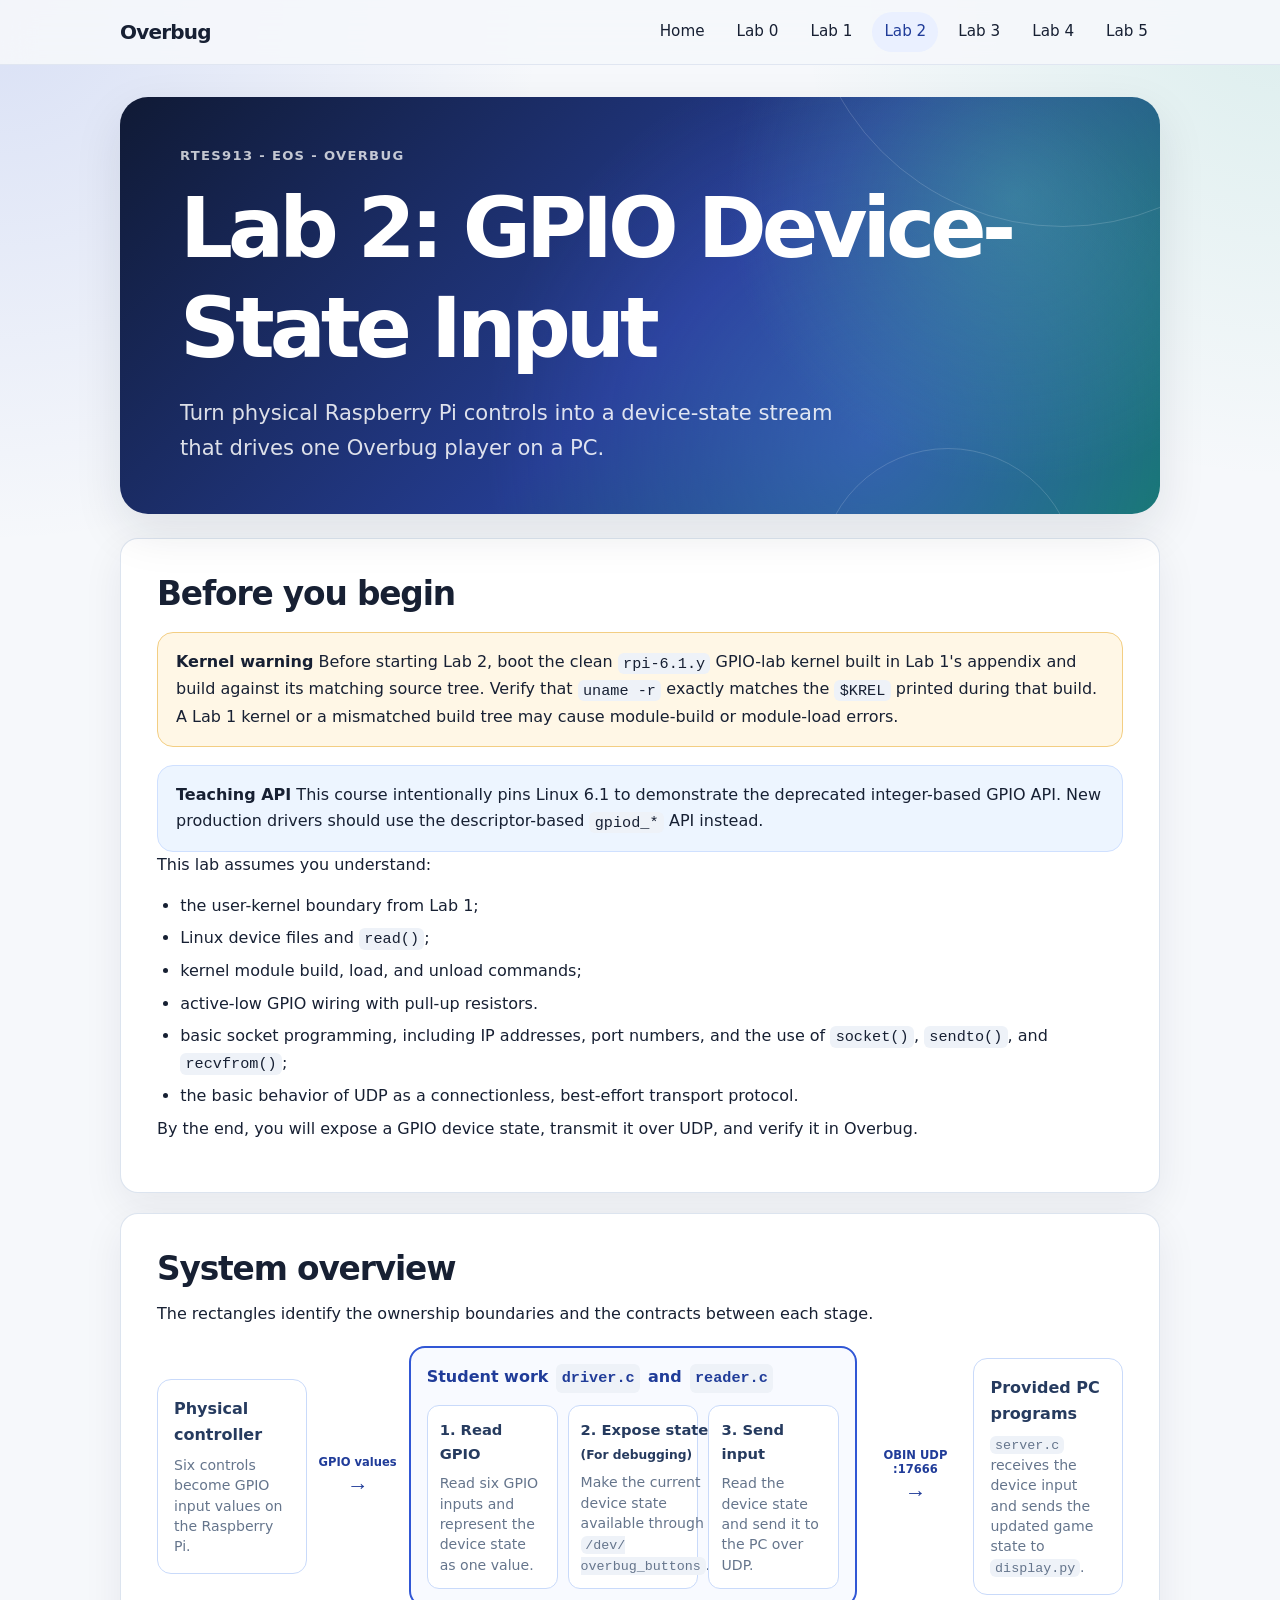
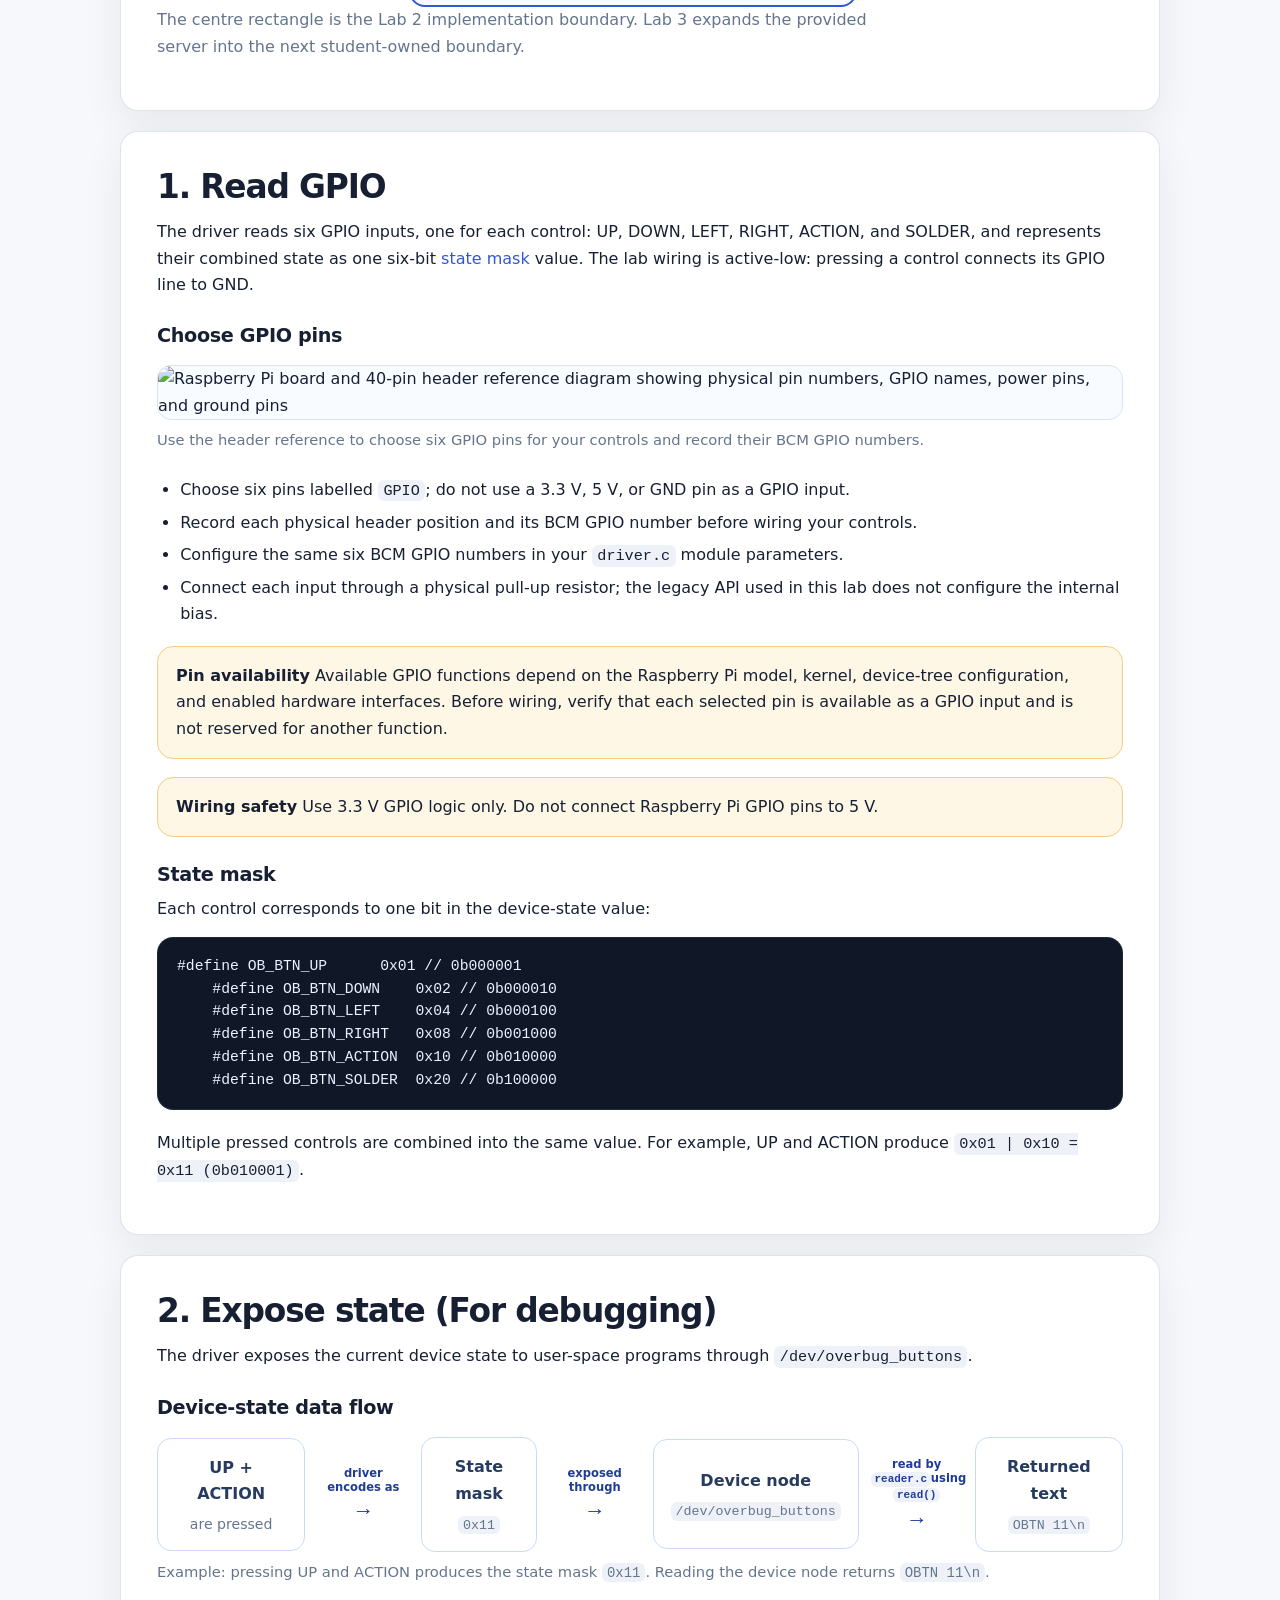
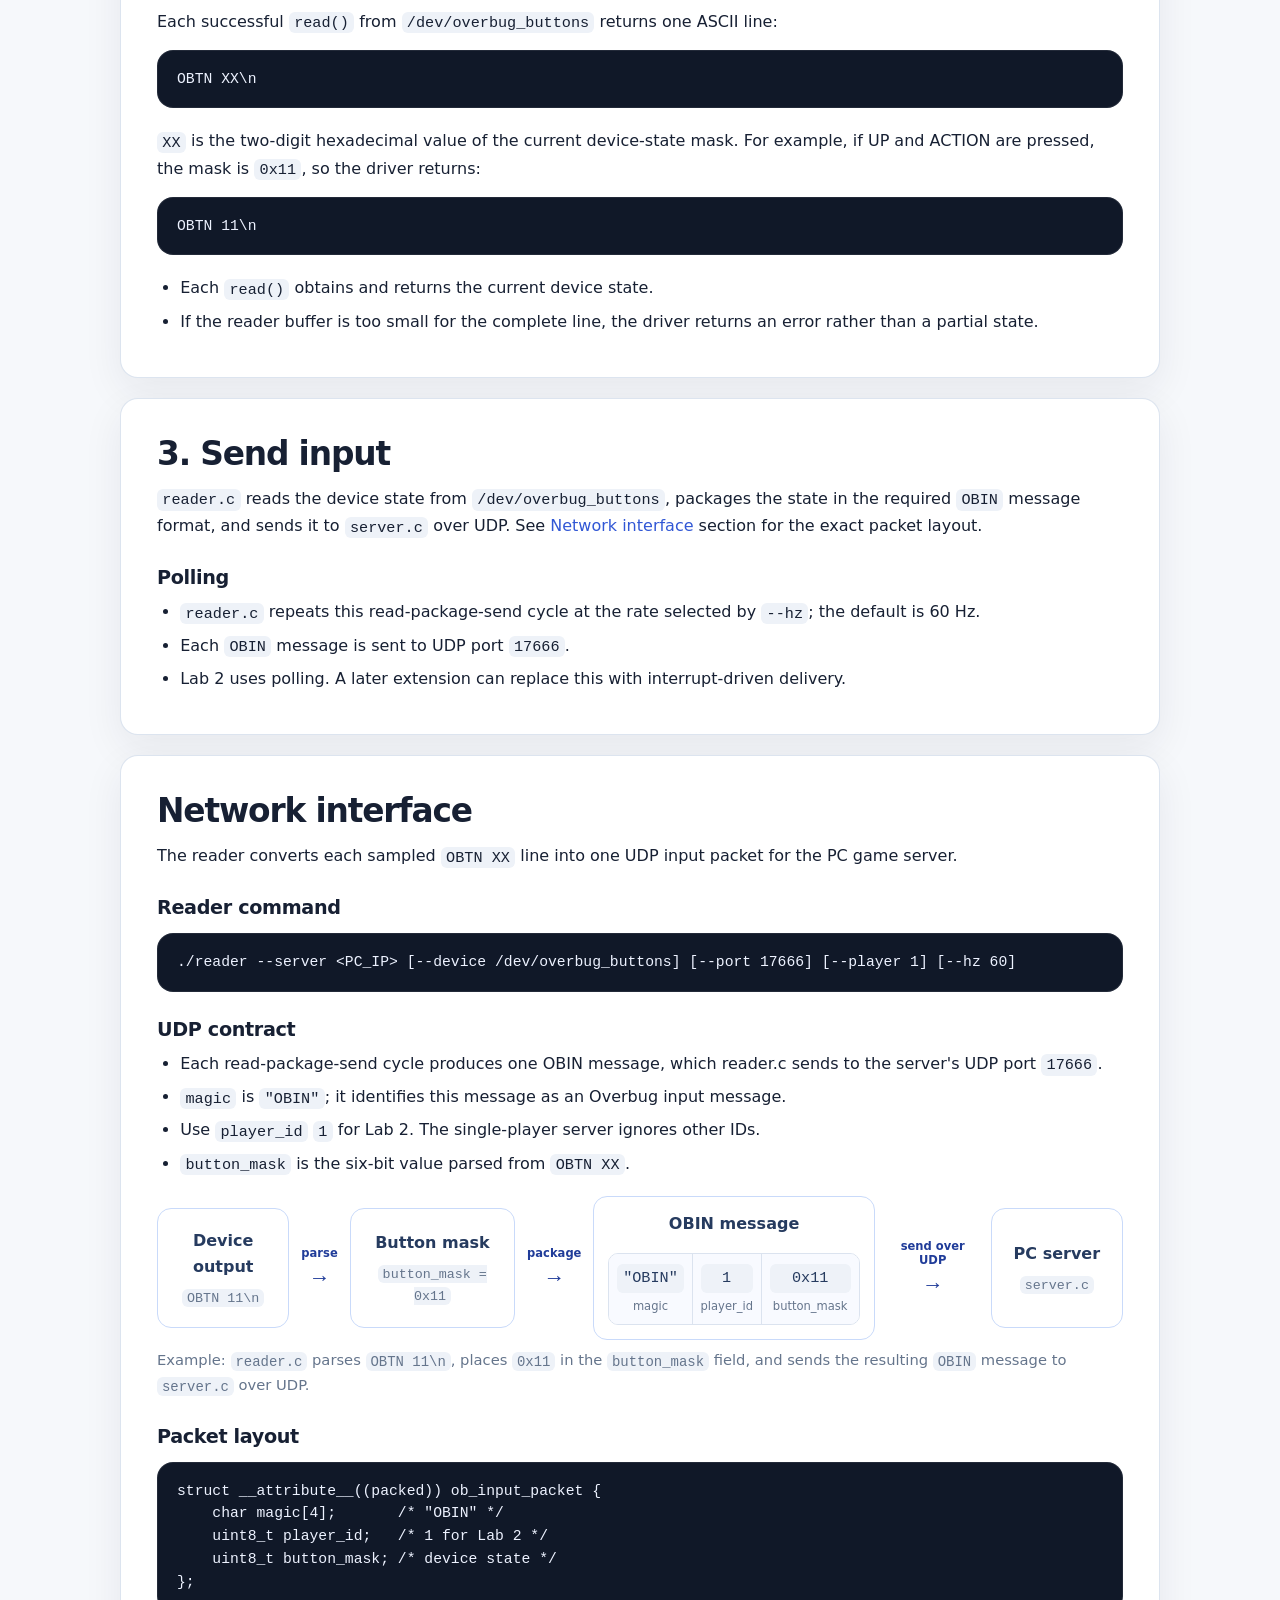
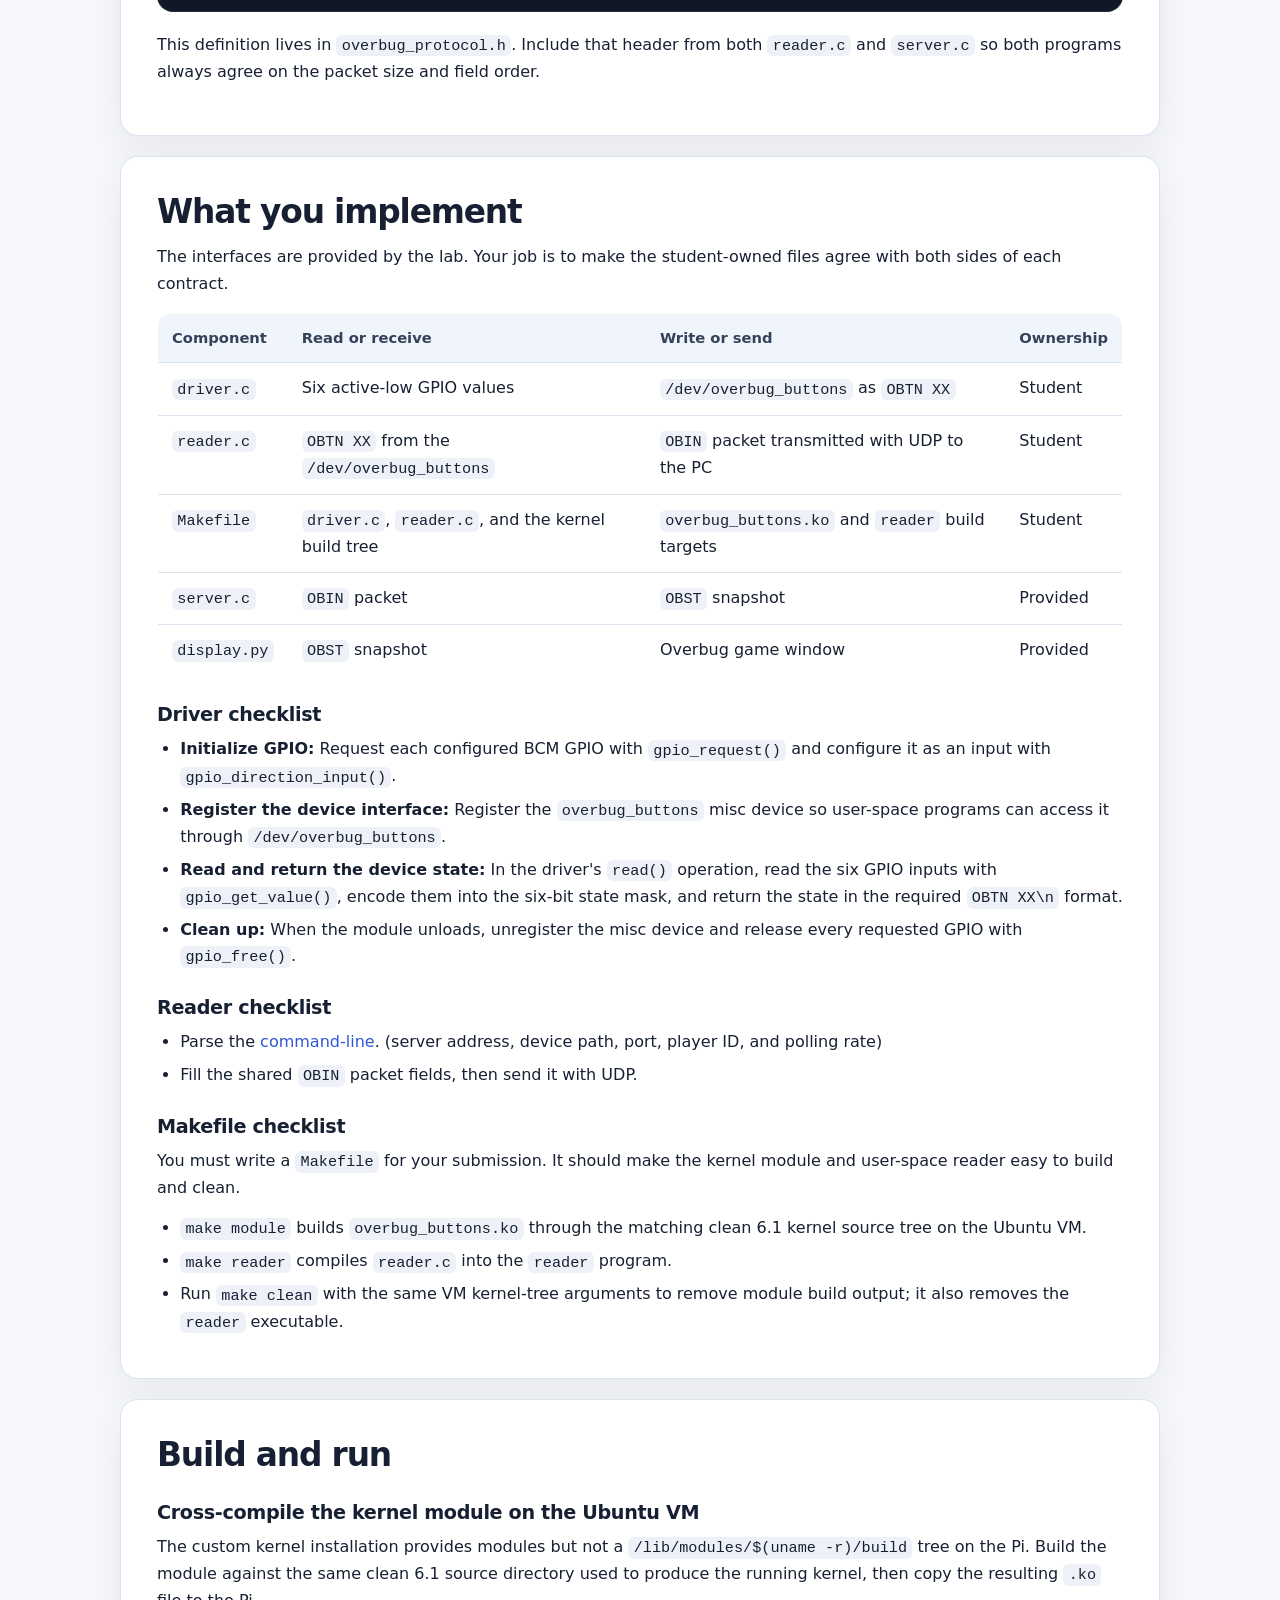
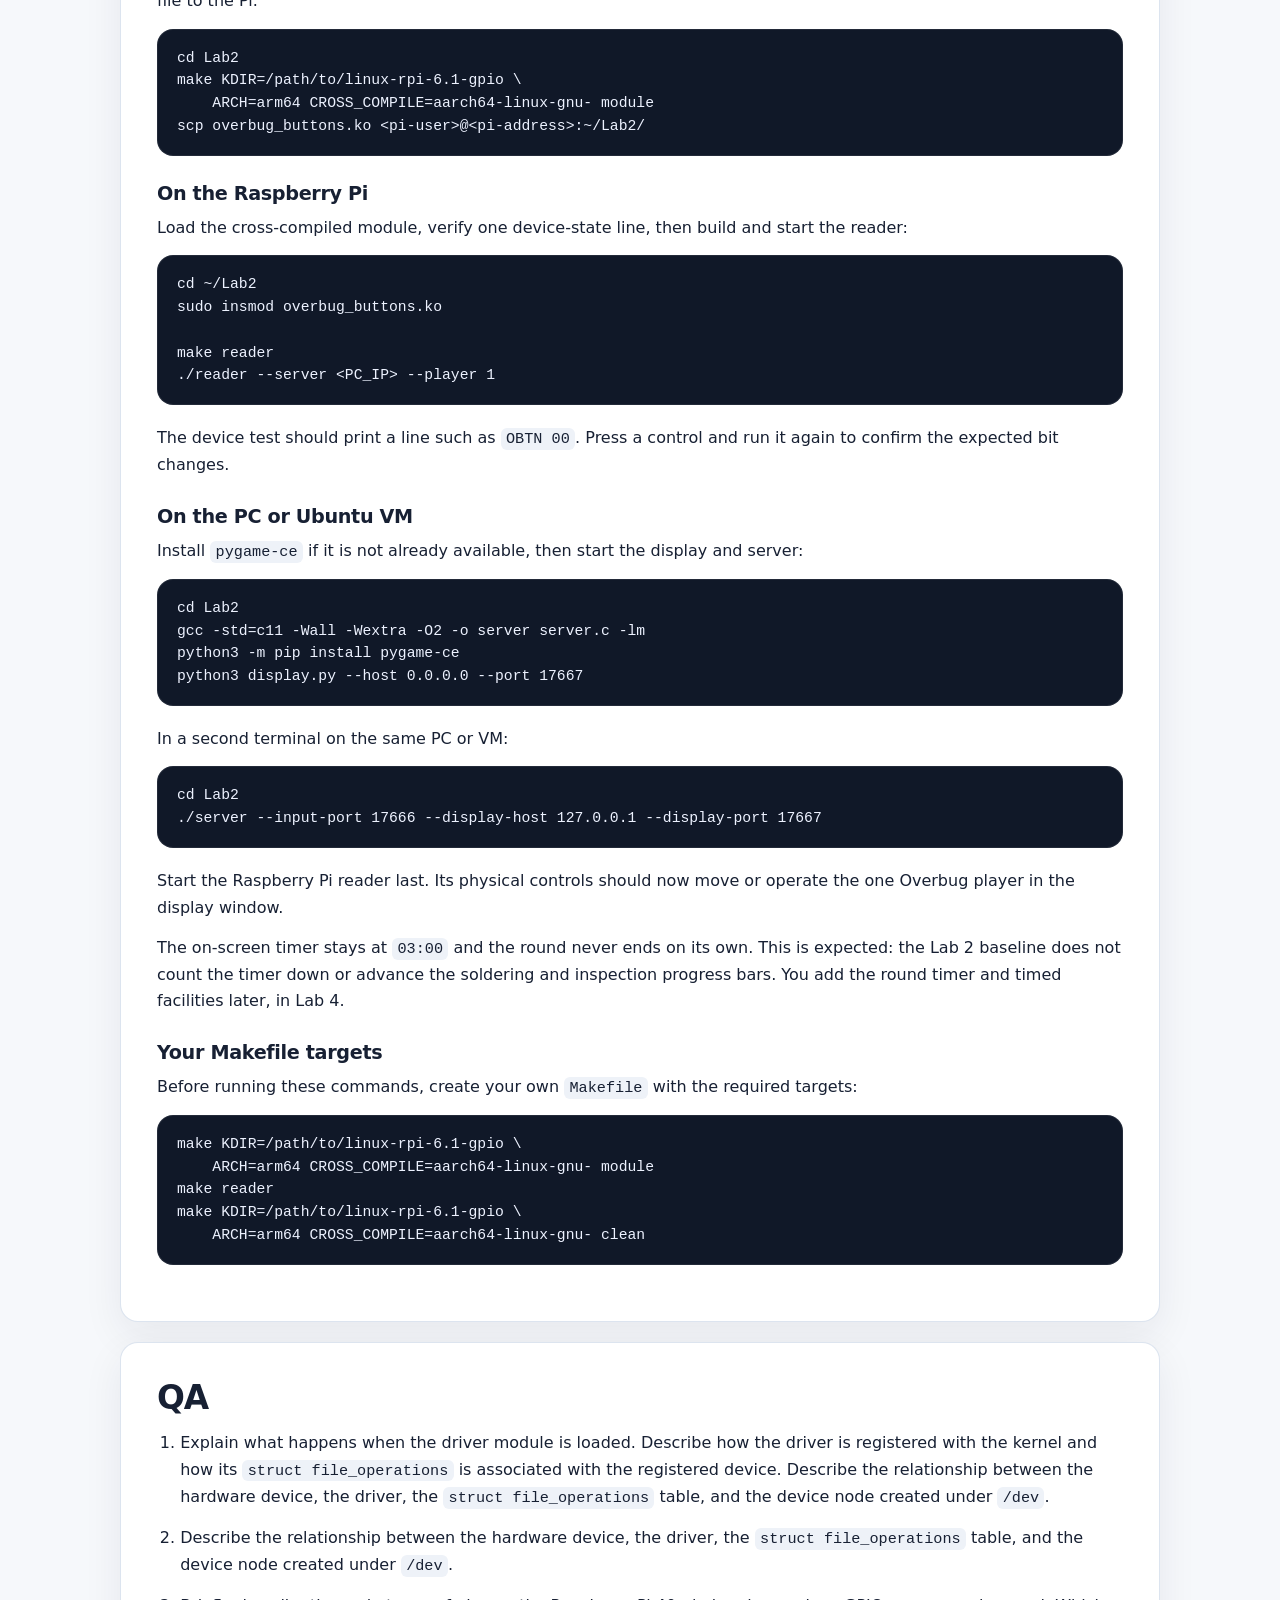
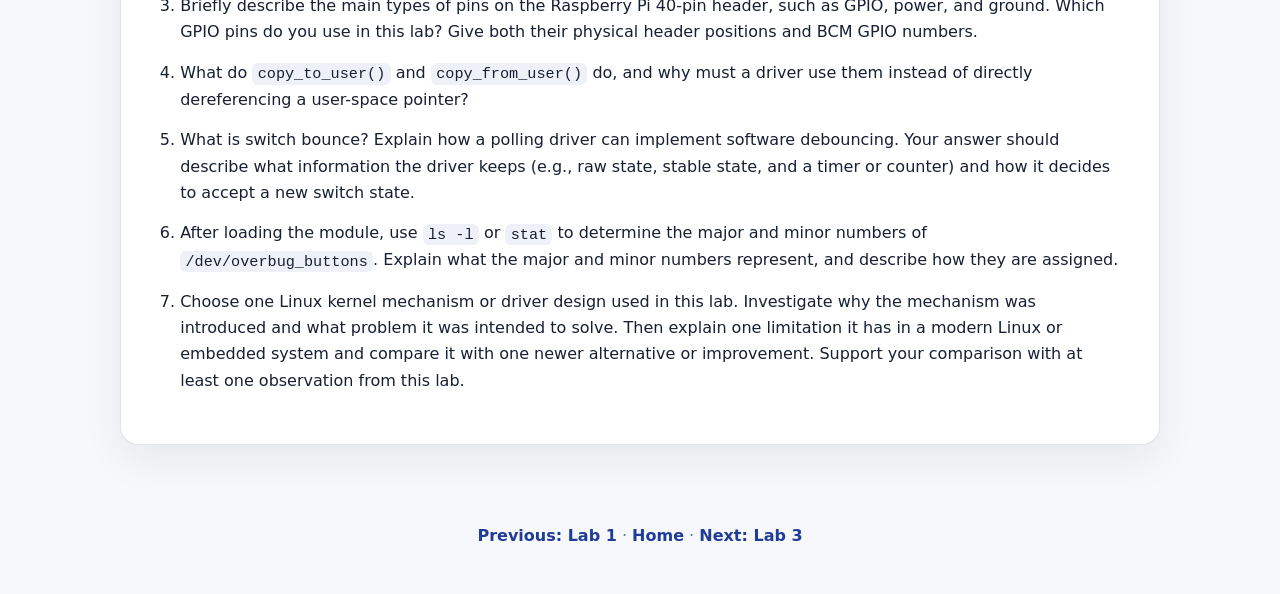
==== commit 4772348a: "Update the QA" ====
--- a/lab2.html
+++ b/lab2.html
@@ -645,65 +645,32 @@
       <ol>
         <li>
           <p>
-            What is a driver? Explain the relationship between GPIO, driver,
-            driver table, device, and device table.
+              Explain what happens when the driver module is loaded. Describe
+              how the driver is registered with the kernel and how its
+              <code>struct file_operations</code> is associated with the
+              registered device.
+
+              Describe the relationship between the hardware device, the driver,
+              the <code>struct file_operations</code> table, and the device node
+              created under <code>/dev</code>.              
           </p>
 
-          <div class="callout info">
-            <strong>Suggestion</strong>
-            <p>
-              Consider separating this question into two levels: the runtime data
-              flow between a user application and the hardware, and the driver
-              registration process when the kernel module is loaded.
-            </p>
-
-            <ol type="a">
-              <li>
-                <strong>Data flow:</strong>
-                Describe the relationship between the hardware device, the driver,
-                the <code>struct file_operations</code> table, and the device node
-                created under <code>/dev</code>.
-              </li>
-
-              <li>
-                <strong>Driver registration:</strong>
-                Explain what happens when the driver module is loaded. Describe
-                how the driver is registered with the kernel and how its
-                <code>struct file_operations</code> is associated with the
-                registered device.
-              </li>
-            </ol>
-          </div>
-        </li>
-
+        </li>
         <li>
           <p>
-            Simply introduce the 40 pins on the RPi. Which pins do you use in this
-            lab?
+              Describe the relationship between the hardware device, the driver,
+              the <code>struct file_operations</code> table, and the device node
+              created under <code>/dev</code>.              
           </p>
 
-          <div class="callout info">
-            <strong>Suggestion</strong>
-            <p>
-              The expected scope of <em>introduce</em> is unclear: students may
-              not know whether they should describe all 40 pins individually or
-              only explain the main pin categories. The word <em>pins</em> may
-              also refer to either physical header positions or BCM GPIO numbers.
-            </p>
-
-            <p>
-              A more specific version could be:
-            </p>
-
-            <p>
-              <strong>
-                Briefly describe the main types of pins on the Raspberry Pi
-                40-pin header, such as GPIO, power, and ground. Which GPIO pins do
-                you use in this lab? Give both their physical header positions and
-                BCM GPIO numbers.
-              </strong>
-            </p>
-          </div>
+        </li>
+        <li>
+          <p>
+              Briefly describe the main types of pins on the Raspberry Pi
+              40-pin header, such as GPIO, power, and ground. Which GPIO pins do
+              you use in this lab? Give both their physical header positions and
+              BCM GPIO numbers.
+          </p>
         </li>
 
         <li>
@@ -716,78 +683,33 @@
 
         <li>
           <p>
-            What is switch bounce, and how can a polling driver reduce it?
+              What is switch bounce? Explain how a polling driver can implement
+              software debouncing. Your answer should describe what information
+              the driver keeps (e.g., raw state, stable state, and a timer or
+              counter) and how it decides to accept a new switch state.
           </p>
 
-          <div class="callout info">
-            <strong>Suggestion</strong>
-            <p>
-              Ask students to describe the debouncing algorithm more concretely,
-              so that the question evaluates both their understanding of switch
-              bounce and how software debouncing is actually implemented.
-            </p>
-
-            <p>
-              <strong>
-                What is switch bounce? Explain how a polling driver can implement
-                software debouncing. Your answer should describe what information
-                the driver keeps (e.g., raw state, stable state, and a timer or
-                counter) and how it decides to accept a new switch state.
-              </strong>
-            </p>
-          </div>
         </li>
 
         <li>
           <p>
-            What are the major and minor numbers of
-            <code>/dev/overbug_buttons</code>, and how are they assigned?
+              After loading the module, use <code>ls -l</code> or
+              <code>stat</code> to determine the major and minor numbers of
+              <code>/dev/overbug_buttons</code>. Explain what the major and
+              minor numbers represent, and describe how they are assigned.
           </p>
-
-          <div class="callout info">
-            <strong>Suggestion</strong>
-            <p>
-              The original wording may lead students to report only the numbers
-              they observe without explaining what those numbers mean in the
-              Linux device model.
-            </p>
-
-            <p>
-              <strong>
-                After loading the module, use <code>ls -l</code> or
-                <code>stat</code> to determine the major and minor numbers of
-                <code>/dev/overbug_buttons</code>. Explain what the major and
-                minor numbers represent, and describe how they are assigned.
-              </strong>
-            </p>
-          </div>
         </li>
 
         <li>
           <p>
-            What other insights do you gain from this lab?
+              Choose one Linux kernel mechanism or driver design used in this
+              lab. Investigate why the mechanism was introduced and what problem
+              it was intended to solve. Then explain one limitation it has in a
+              modern Linux or embedded system and compare it with one newer
+              alternative or improvement. Support your comparison with at least
+              one observation from this lab.
           </p>
 
-          <div class="callout info">
-            <strong>Suggestion</strong>
-            <p>
-              Consider replacing this very open-ended question with a focused
-              research question. Students could investigate why a mechanism used
-              in this lab was introduced, how system constraints have changed,
-              and what newer designs or improvements are available today.
-            </p>
-
-            <p>
-              <strong>
-                Choose one Linux kernel mechanism or driver design used in this
-                lab. Investigate why the mechanism was introduced and what problem
-                it was intended to solve. Then explain one limitation it has in a
-                modern Linux or embedded system and compare it with one newer
-                alternative or improvement. Support your comparison with at least
-                one observation from this lab.
-              </strong>
-            </p>
-          </div>
         </li>
       </ol>
     </section>
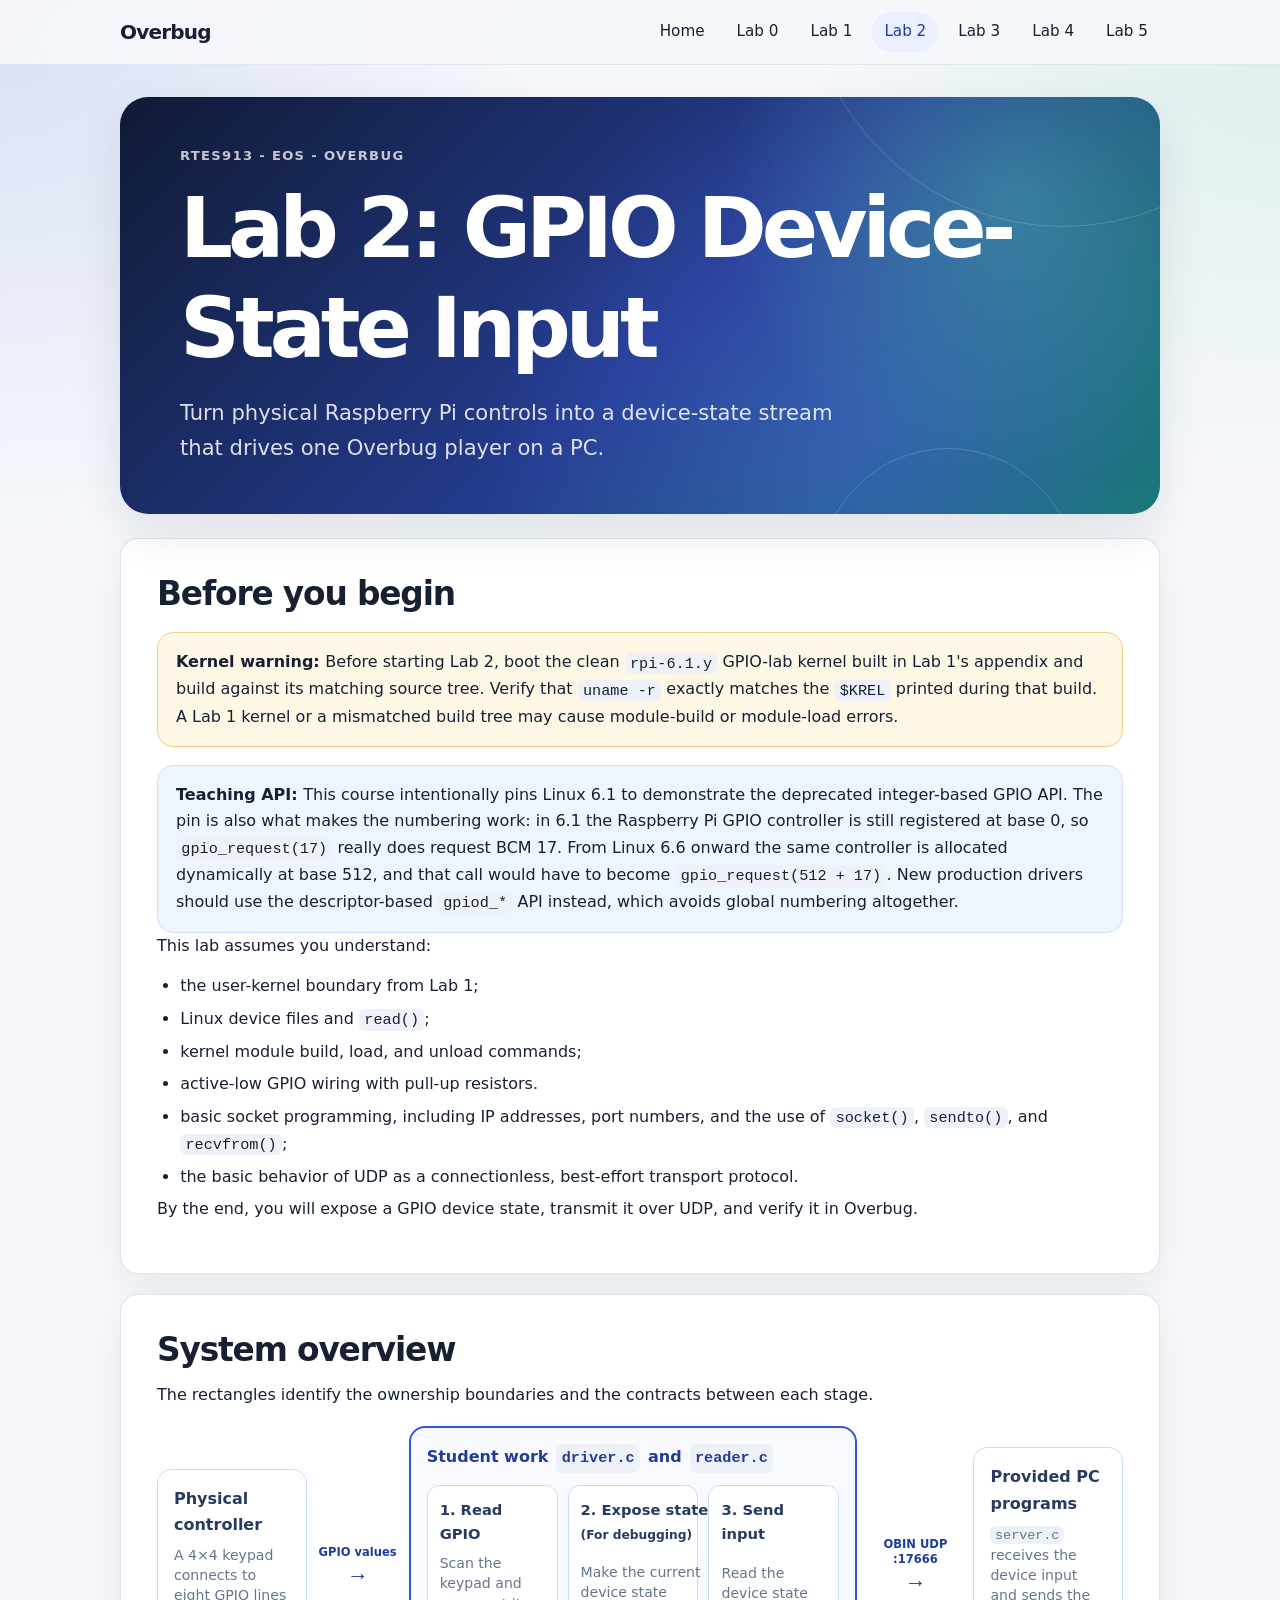
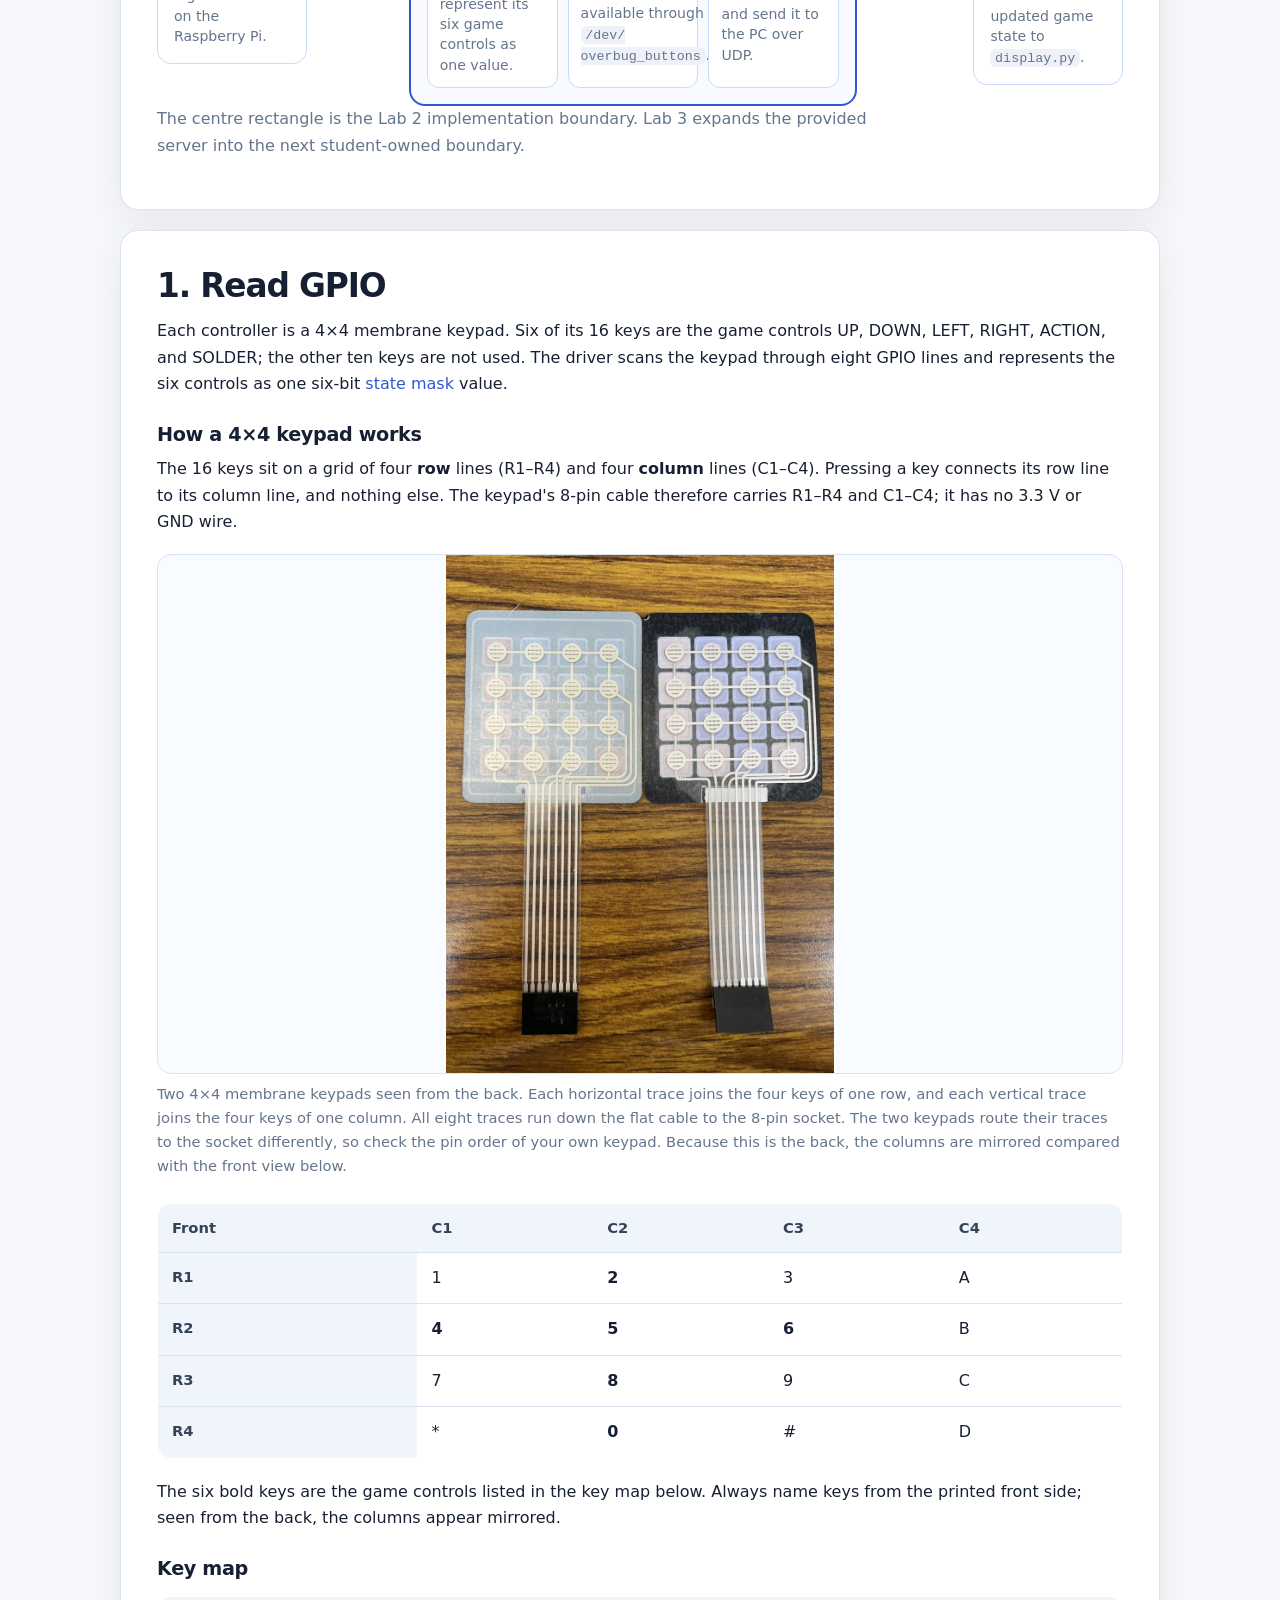
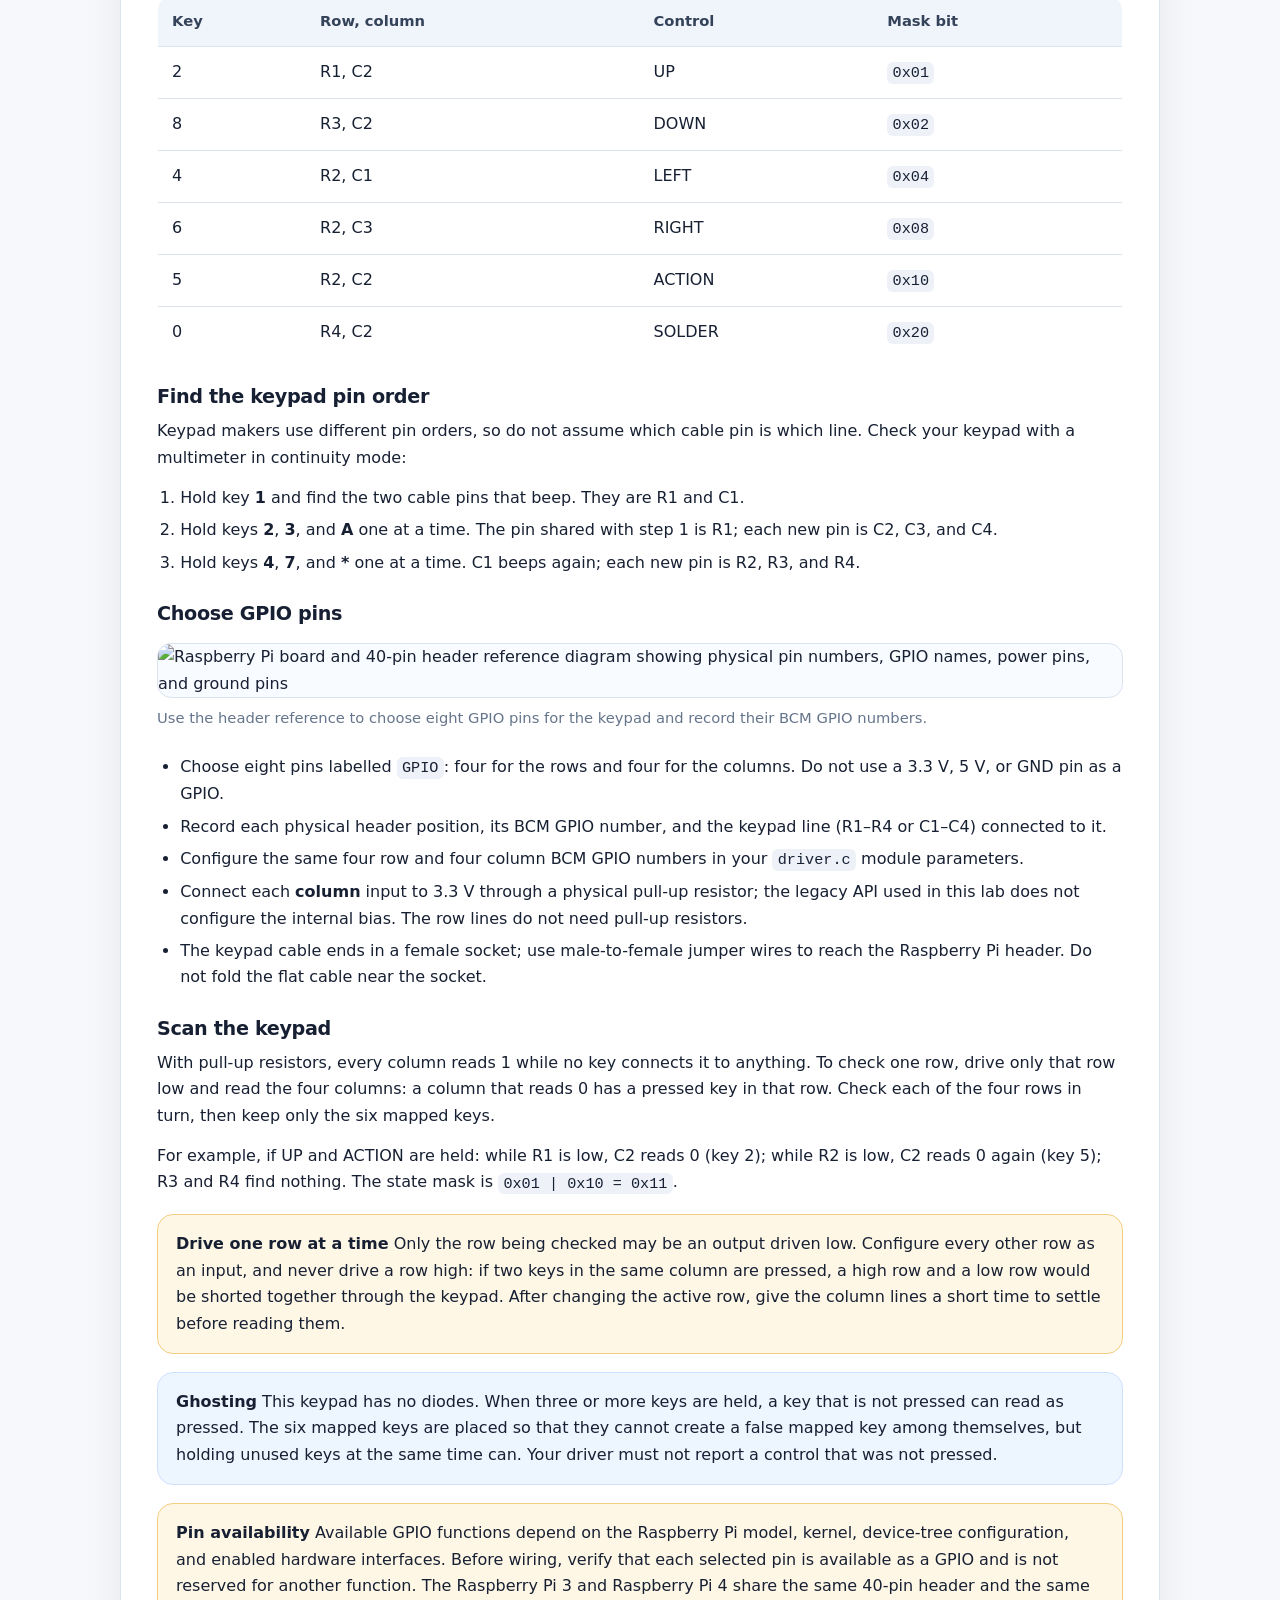
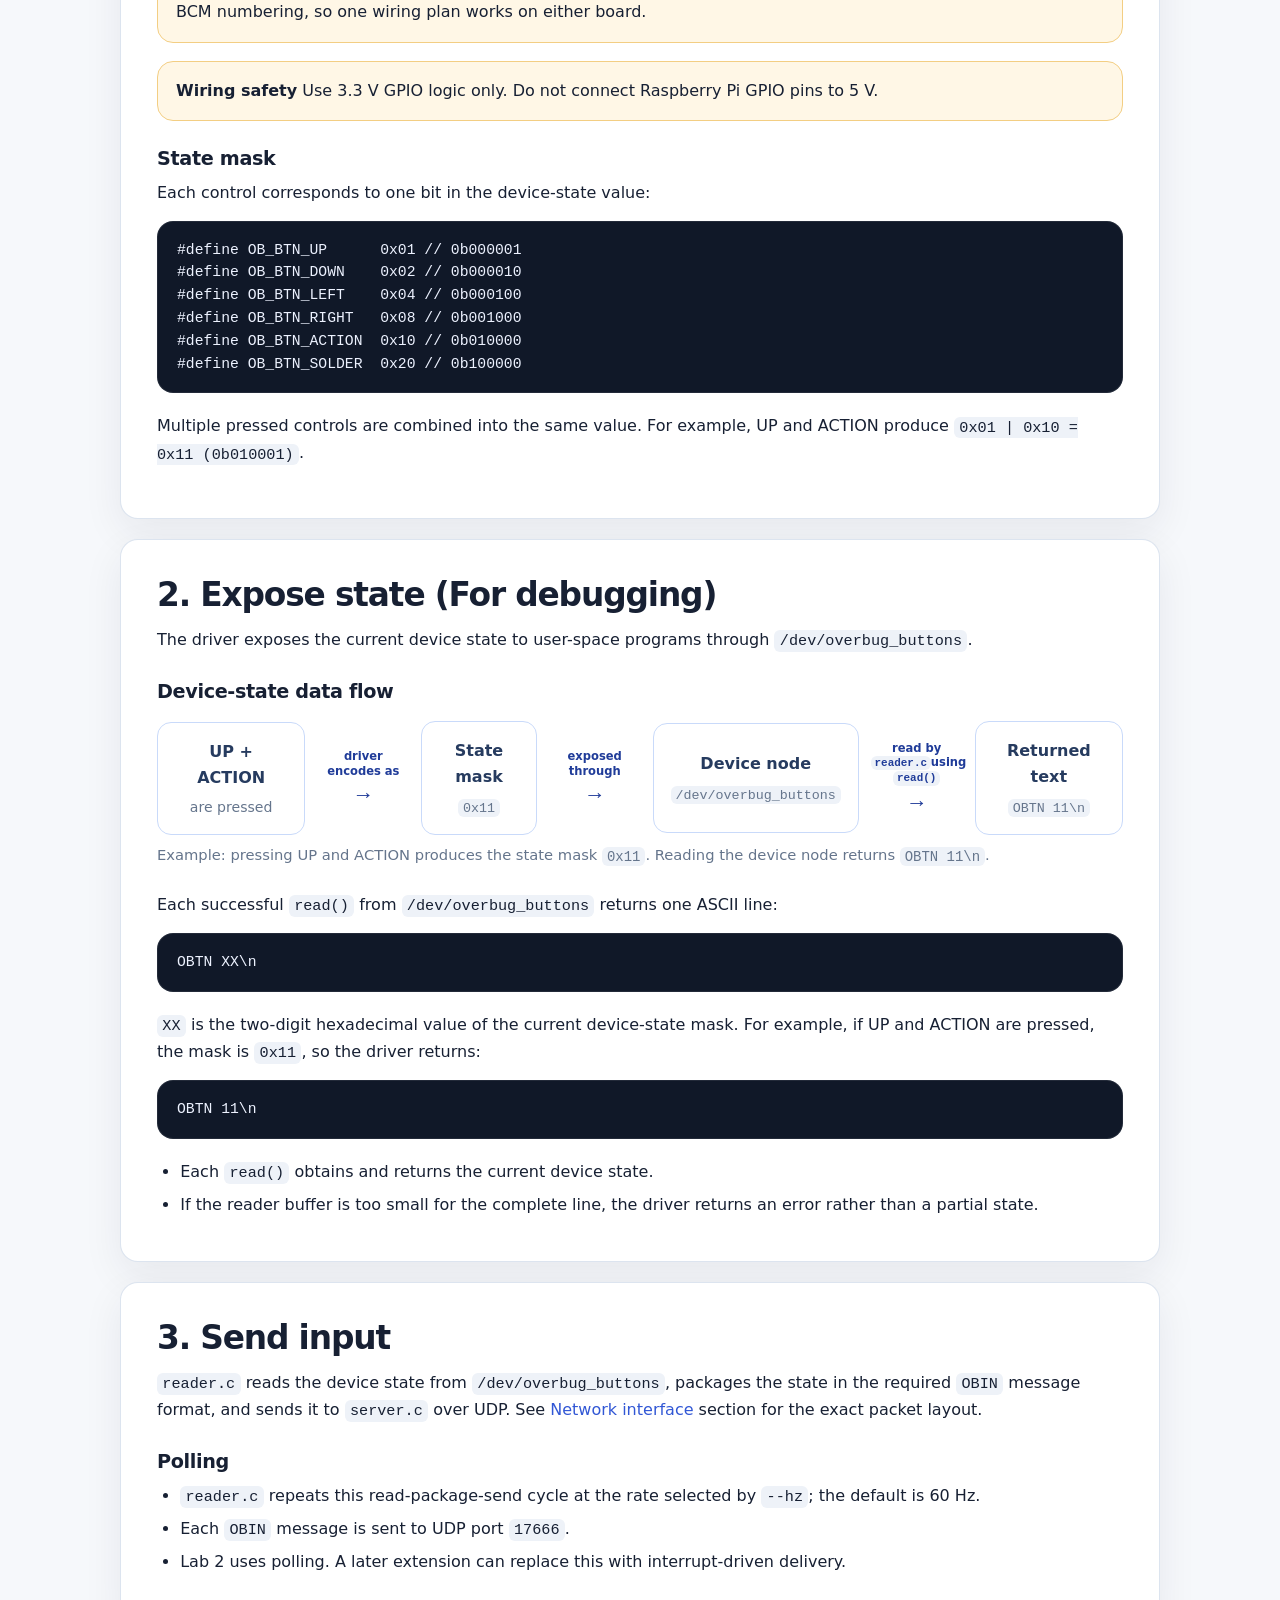
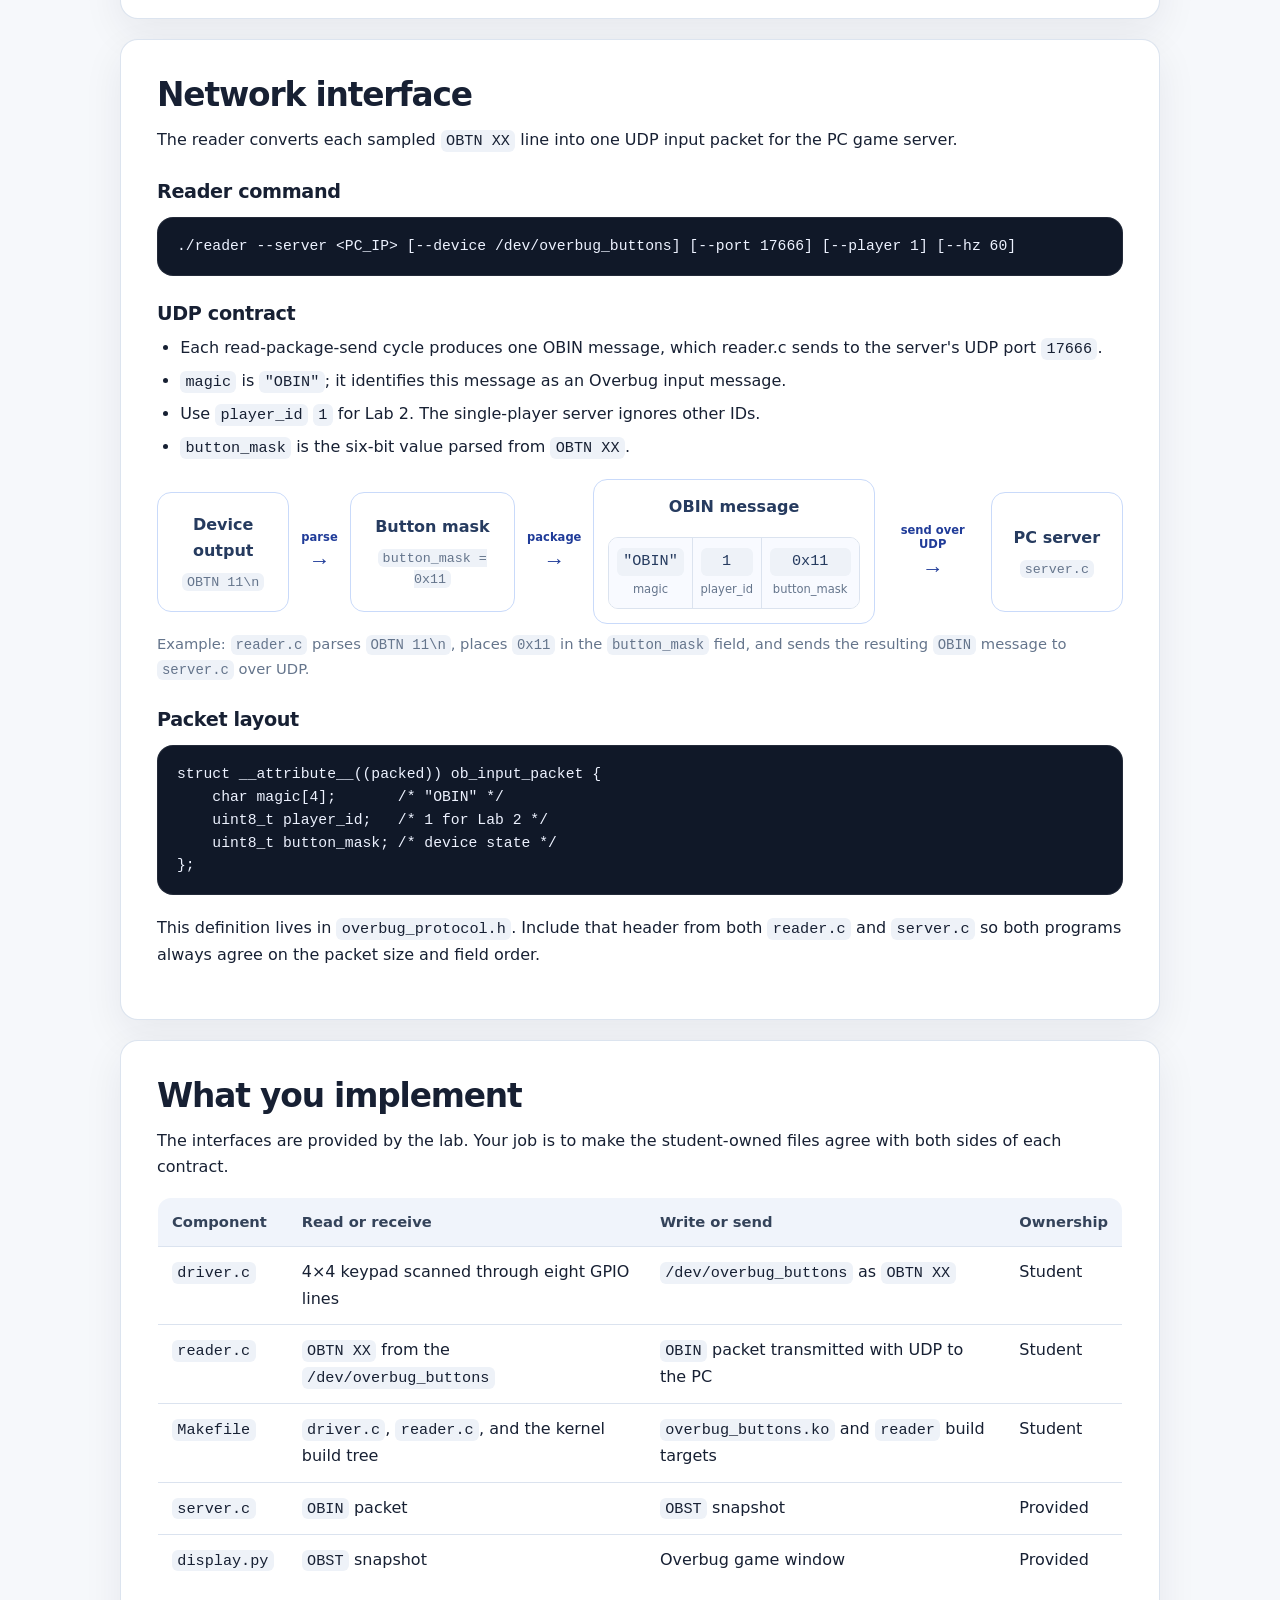
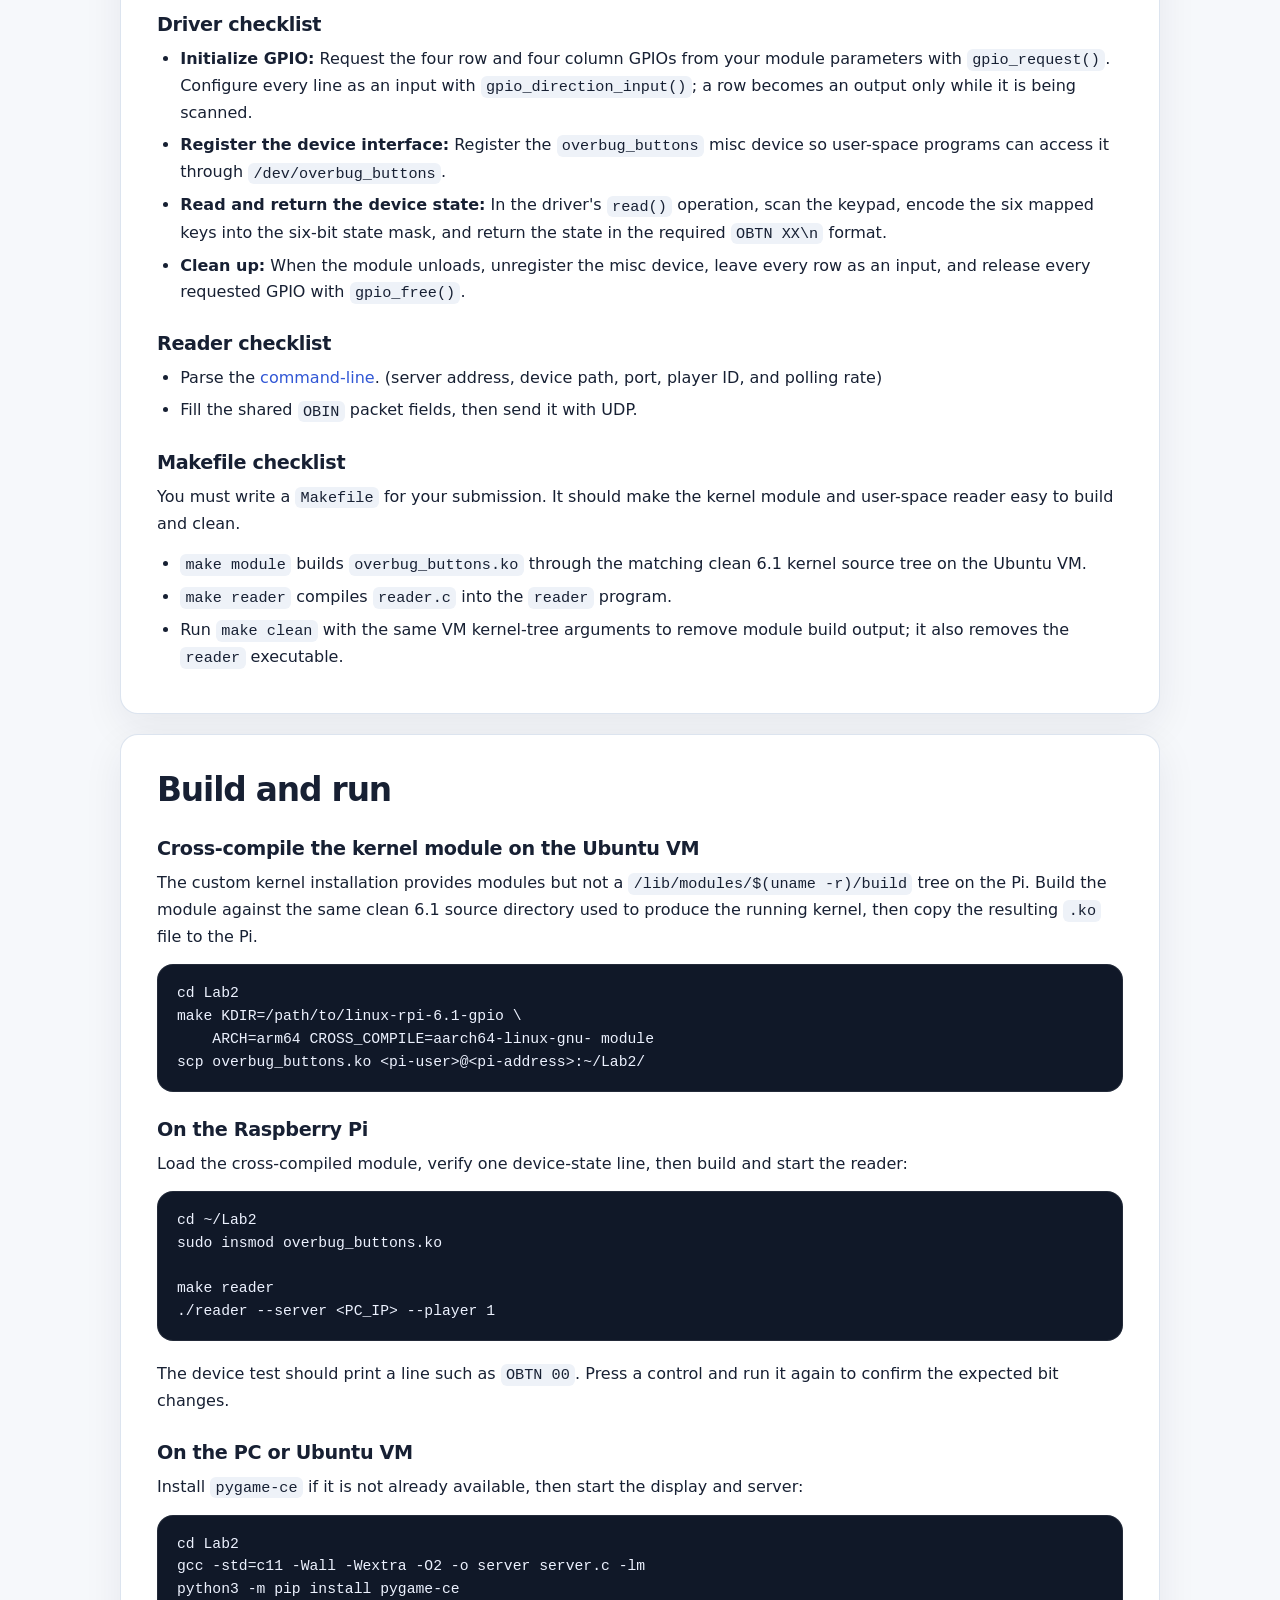
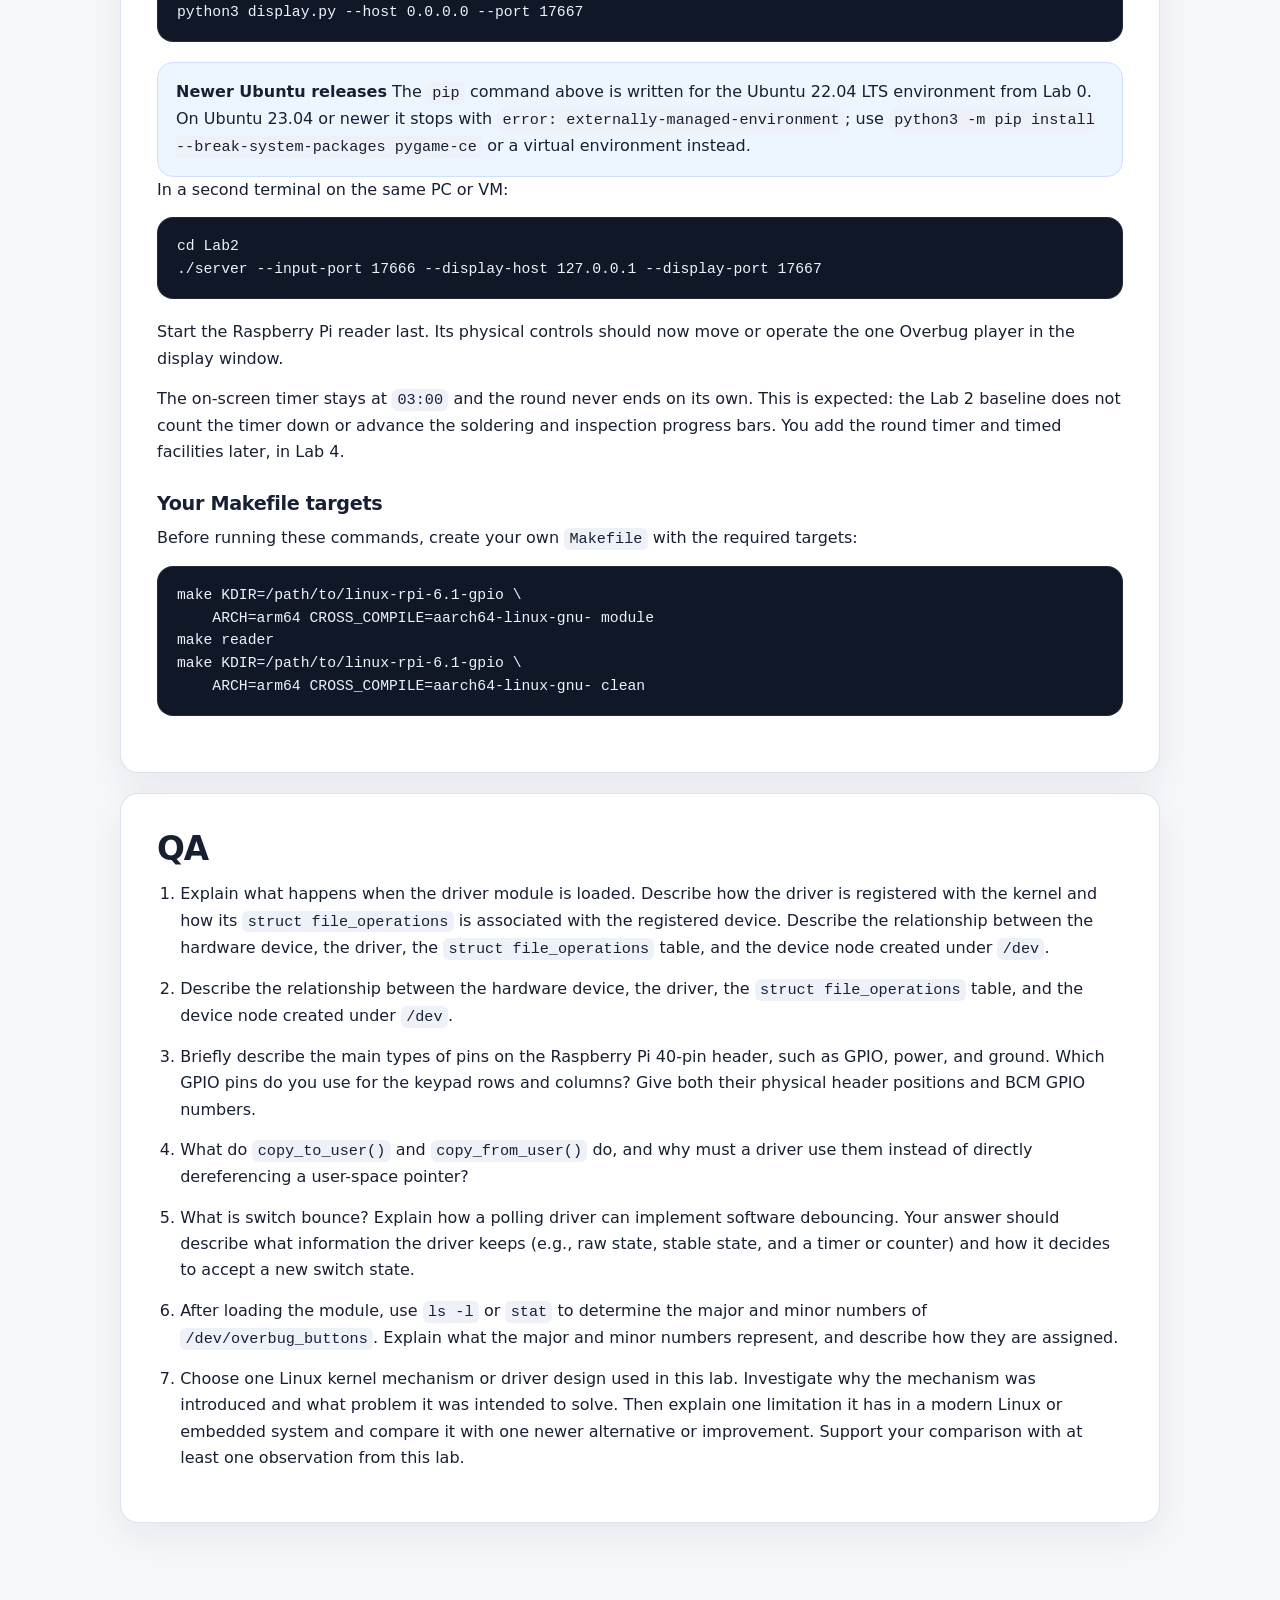
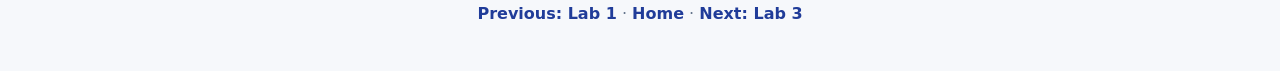
==== commit 01bcaed8: "lab0, lab1 ok" ====
--- a/lab2.html
+++ b/lab2.html
@@ -36,7 +36,8 @@
     <section class="panel">
       <h2>Before you begin</h2>
       <div class="callout warning">
-        <strong>Kernel warning</strong>
+        <strong>Kernel warning: </strong>
+
         Before starting Lab 2, boot the clean <code>rpi-6.1.y</code> GPIO-lab
         kernel built in Lab 1's appendix and build against its matching source
         tree. Verify that <code>uname -r</code> exactly matches the
@@ -44,10 +45,15 @@
         mismatched build tree may cause module-build or module-load errors.
       </div>
       <div class="callout info">
-        <strong>Teaching API</strong>
+        <strong>Teaching API: </strong>
         This course intentionally pins Linux 6.1 to demonstrate the deprecated
-        integer-based GPIO API. New production drivers should use the
-        descriptor-based <code>gpiod_*</code> API instead.
+        integer-based GPIO API. The pin is also what makes the numbering work:
+        in 6.1 the Raspberry Pi GPIO controller is still registered at base 0,
+        so <code>gpio_request(17)</code> really does request BCM 17. From Linux
+        6.6 onward the same controller is allocated dynamically at base 512, and
+        that call would have to become <code>gpio_request(512 + 17)</code>. New
+        production drivers should use the descriptor-based <code>gpiod_*</code>
+        API instead, which avoids global numbering altogether.
       </div>
       <p>This lab assumes you understand:</p>
       <ul>
@@ -68,7 +74,7 @@
       <div class="lab3-system-map lab2-system-map" aria-label="Lab 2 device-state responsibilities">
         <div class="lab3-external">
           <strong>Physical controller</strong>
-          <span>Six controls become GPIO input values on the Raspberry Pi.</span>
+          <span>A 4&times;4 keypad connects to eight GPIO lines on the Raspberry Pi.</span>
         </div>
 
         <div class="lab3-arrow" aria-hidden="true">
@@ -81,7 +87,7 @@
           <div class="lab3-server-jobs">
             <article>
               <strong>1. Read GPIO</strong>
-              <span>Read six GPIO inputs and represent the device state as one value.</span>
+              <span>Scan the keypad and represent its six game controls as one value.</span>
             </article>
             <article> 
               <strong>
@@ -218,9 +224,92 @@
       <h2>1. Read GPIO</h2>
 
       <p>
-        The driver reads six GPIO inputs, one for each control: UP, DOWN, LEFT, RIGHT, ACTION, and SOLDER, and represents their combined state as one six-bit <a href="#state-mask">state mask</a> value. The lab wiring is active-low: pressing a control
-        connects its GPIO line to GND.
-      </p>
+        Each controller is a 4&times;4 membrane keypad. Six of its 16 keys are the
+        game controls UP, DOWN, LEFT, RIGHT, ACTION, and SOLDER; the other ten
+        keys are not used. The driver scans the keypad through eight GPIO lines
+        and represents the six controls as one six-bit
+        <a href="#state-mask">state mask</a> value.
+      </p>
+
+      <h3>How a 4&times;4 keypad works</h3>
+      <p>
+        The 16 keys sit on a grid of four <strong>row</strong> lines (R1&ndash;R4)
+        and four <strong>column</strong> lines (C1&ndash;C4). Pressing a key
+        connects its row line to its column line, and nothing else. The keypad's
+        8-pin cable therefore carries R1&ndash;R4 and C1&ndash;C4; it has no 3.3 V
+        or GND wire.
+      </p>
+
+      <figure class="lab-figure">
+        <img
+          src="assets/keypad-4x4-membrane-back.jpg"
+          alt="Two 4x4 membrane keypads seen from the back, showing printed traces that join the keys in rows and columns and run down a flat cable to an 8-pin socket"
+          loading="lazy"
+        >
+        <figcaption>
+          Two 4&times;4 membrane keypads seen from the back. Each horizontal trace
+          joins the four keys of one row, and each vertical trace joins the four
+          keys of one column. All eight traces run down the flat cable to the
+          8-pin socket. The two keypads route their traces to the socket
+          differently, so check the pin order of your own keypad. Because this is
+          the back, the columns are mirrored compared with the front view below.
+        </figcaption>
+      </figure>
+
+      <table>
+        <thead>
+          <tr>
+            <th>Front</th>
+            <th>C1</th>
+            <th>C2</th>
+            <th>C3</th>
+            <th>C4</th>
+          </tr>
+        </thead>
+        <tbody>
+          <tr><th>R1</th><td>1</td><td><strong>2</strong></td><td>3</td><td>A</td></tr>
+          <tr><th>R2</th><td><strong>4</strong></td><td><strong>5</strong></td><td><strong>6</strong></td><td>B</td></tr>
+          <tr><th>R3</th><td>7</td><td><strong>8</strong></td><td>9</td><td>C</td></tr>
+          <tr><th>R4</th><td>*</td><td><strong>0</strong></td><td>#</td><td>D</td></tr>
+        </tbody>
+      </table>
+
+      <p>
+        The six bold keys are the game controls listed in the key map below.
+        Always name keys from the printed front side; seen from the back, the
+        columns appear mirrored.
+      </p>
+
+      <h3>Key map</h3>
+      <table>
+        <thead>
+          <tr>
+            <th>Key</th>
+            <th>Row, column</th>
+            <th>Control</th>
+            <th>Mask bit</th>
+          </tr>
+        </thead>
+        <tbody>
+          <tr><td>2</td><td>R1, C2</td><td>UP</td><td><code>0x01</code></td></tr>
+          <tr><td>8</td><td>R3, C2</td><td>DOWN</td><td><code>0x02</code></td></tr>
+          <tr><td>4</td><td>R2, C1</td><td>LEFT</td><td><code>0x04</code></td></tr>
+          <tr><td>6</td><td>R2, C3</td><td>RIGHT</td><td><code>0x08</code></td></tr>
+          <tr><td>5</td><td>R2, C2</td><td>ACTION</td><td><code>0x10</code></td></tr>
+          <tr><td>0</td><td>R4, C2</td><td>SOLDER</td><td><code>0x20</code></td></tr>
+        </tbody>
+      </table>
+
+      <h3>Find the keypad pin order</h3>
+      <p>
+        Keypad makers use different pin orders, so do not assume which cable pin
+        is which line. Check your keypad with a multimeter in continuity mode:
+      </p>
+      <ol>
+        <li>Hold key <strong>1</strong> and find the two cable pins that beep. They are R1 and C1.</li>
+        <li>Hold keys <strong>2</strong>, <strong>3</strong>, and <strong>A</strong> one at a time. The pin shared with step 1 is R1; each new pin is C2, C3, and C4.</li>
+        <li>Hold keys <strong>4</strong>, <strong>7</strong>, and <strong>*</strong> one at a time. C1 beeps again; each new pin is R2, R3, and R4.</li>
+      </ol>
 
       <h3>Choose GPIO pins</h3>
 
@@ -230,36 +319,75 @@
           alt="Raspberry Pi board and 40-pin header reference diagram showing physical pin numbers, GPIO names, power pins, and ground pins"
         >
         <figcaption>
-          Use the header reference to choose six GPIO pins for your controls and
+          Use the header reference to choose eight GPIO pins for the keypad and
           record their BCM GPIO numbers.
         </figcaption>
       </figure>
 
       <ul>
         <li>
-          Choose six pins labelled <code>GPIO</code>; do not use a 3.3 V, 5 V,
-          or GND pin as a GPIO input.
-        </li>
-        <li>
-          Record each physical header position and its BCM GPIO number before
-          wiring your controls.
-        </li>
-        <li>
-          Configure the same six BCM GPIO numbers in your
+          Choose eight pins labelled <code>GPIO</code>: four for the rows and four
+          for the columns. Do not use a 3.3 V, 5 V, or GND pin as a GPIO.
+        </li>
+        <li>
+          Record each physical header position, its BCM GPIO number, and the
+          keypad line (R1&ndash;R4 or C1&ndash;C4) connected to it.
+        </li>
+        <li>
+          Configure the same four row and four column BCM GPIO numbers in your
           <code>driver.c</code> module parameters.
         </li>
         <li>
-          Connect each input through a physical pull-up resistor; the legacy API
-          used in this lab does not configure the internal bias.
+          Connect each <strong>column</strong> input to 3.3 V through a physical
+          pull-up resistor; the legacy API used in this lab does not configure the
+          internal bias. The row lines do not need pull-up resistors.
+        </li>
+        <li>
+          The keypad cable ends in a female socket; use male-to-female jumper wires
+          to reach the Raspberry Pi header. Do not fold the flat cable near the
+          socket.
         </li>
       </ul>
+
+      <h3>Scan the keypad</h3>
+      <p>
+        With pull-up resistors, every column reads 1 while no key connects it to
+        anything. To check one row, drive only that row low and read the four
+        columns: a column that reads 0 has a pressed key in that row. Check each
+        of the four rows in turn, then keep only the six mapped keys.
+      </p>
+      <p>
+        For example, if UP and ACTION are held: while R1 is low, C2 reads 0
+        (key 2); while R2 is low, C2 reads 0 again (key 5); R3 and R4 find
+        nothing. The state mask is <code>0x01 | 0x10 = 0x11</code>.
+      </p>
+
+      <div class="callout warning">
+        <strong>Drive one row at a time</strong>
+        Only the row being checked may be an output driven low. Configure every
+        other row as an input, and never drive a row high: if two keys in the same
+        column are pressed, a high row and a low row would be shorted together
+        through the keypad. After changing the active row, give the column lines
+        a short time to settle before reading them.
+      </div>
+
+      <div class="callout info">
+        <strong>Ghosting</strong>
+        This keypad has no diodes. When three or more keys are held, a key that is
+        not pressed can read as pressed. The six mapped keys are placed so that
+        they cannot create a false mapped key among themselves, but holding unused
+        keys at the same time can. Your driver must not report a control that was
+        not pressed.
+      </div>
 
       <div class="callout warning">
         <strong>Pin availability</strong>
         Available GPIO functions depend on the Raspberry Pi model, kernel,
         device-tree configuration, and enabled hardware interfaces. Before wiring,
-        verify that each selected pin is available as a GPIO input and is not
-        reserved for another function.
+        verify that each selected pin is available as a GPIO and is not
+        reserved for another function. The Raspberry Pi 3 and Raspberry Pi 4
+        share the same 40-pin header and the same BCM numbering, so one wiring
+        plan works on either board.
       </div>
 
       <div class="callout warning">
@@ -274,11 +402,11 @@
       </p>
 
       <pre><code>#define OB_BTN_UP      0x01 // 0b000001
-    #define OB_BTN_DOWN    0x02 // 0b000010
-    #define OB_BTN_LEFT    0x04 // 0b000100
-    #define OB_BTN_RIGHT   0x08 // 0b001000
-    #define OB_BTN_ACTION  0x10 // 0b010000
-    #define OB_BTN_SOLDER  0x20 // 0b100000</code></pre>
+#define OB_BTN_DOWN    0x02 // 0b000010
+#define OB_BTN_LEFT    0x04 // 0b000100
+#define OB_BTN_RIGHT   0x08 // 0b001000
+#define OB_BTN_ACTION  0x10 // 0b010000
+#define OB_BTN_SOLDER  0x20 // 0b100000</code></pre>
 
       <p>
         Multiple pressed controls are combined into the same value. For example,
@@ -509,7 +637,7 @@
         <tbody>
           <tr>
             <td><code>driver.c</code></td>
-            <td>Six active-low GPIO values</td>
+            <td>4&times;4 keypad scanned through eight GPIO lines</td>
             <td><code>/dev/overbug_buttons</code> as <code>OBTN XX</code></td>
             <td>Student</td>
           </tr>
@@ -544,8 +672,10 @@
       <ul>
         <li>
           <strong>Initialize GPIO:</strong>
-          Request each configured BCM GPIO with <code>gpio_request()</code> and
-          configure it as an input with <code>gpio_direction_input()</code>.
+          Request the four row and four column GPIOs from your module parameters
+          with <code>gpio_request()</code>. Configure every line as an input with
+          <code>gpio_direction_input()</code>; a row becomes an output only while
+          it is being scanned.
         </li>
 
         <li>
@@ -556,15 +686,15 @@
 
         <li>
           <strong>Read and return the device state:</strong>
-          In the driver's <code>read()</code> operation, read the six GPIO inputs
-          with <code>gpio_get_value()</code>, encode them into the six-bit state
-          mask, and return the state in the required <code>OBTN XX\n</code> format.
+          In the driver's <code>read()</code> operation, scan the keypad, encode
+          the six mapped keys into the six-bit state mask, and return the state in
+          the required <code>OBTN XX\n</code> format.
         </li>
 
         <li>
           <strong>Clean up:</strong>
-          When the module unloads, unregister the misc device and release every
-          requested GPIO with <code>gpio_free()</code>.
+          When the module unloads, unregister the misc device, leave every row as
+          an input, and release every requested GPIO with <code>gpio_free()</code>.
         </li>
       </ul>
 
@@ -618,6 +748,14 @@
 gcc -std=c11 -Wall -Wextra -O2 -o server server.c -lm
 python3 -m pip install pygame-ce
 python3 display.py --host 0.0.0.0 --port 17667</code></pre>
+      <div class="callout info">
+        <strong>Newer Ubuntu releases</strong>
+        The <code>pip</code> command above is written for the Ubuntu 22.04 LTS
+        environment from Lab 0. On Ubuntu 23.04 or newer it stops with
+        <code>error: externally-managed-environment</code>; use
+        <code>python3 -m pip install --break-system-packages pygame-ce</code> or
+        a virtual environment instead.
+      </div>
       <p>In a second terminal on the same PC or VM:</p>
       <pre><code>cd Lab2
 ./server --input-port 17666 --display-host 127.0.0.1 --display-port 17667</code></pre>
@@ -668,8 +806,8 @@
           <p>
               Briefly describe the main types of pins on the Raspberry Pi
               40-pin header, such as GPIO, power, and ground. Which GPIO pins do
-              you use in this lab? Give both their physical header positions and
-              BCM GPIO numbers.
+              you use for the keypad rows and columns? Give both their physical
+              header positions and BCM GPIO numbers.
           </p>
         </li>
 
--- a/styles.css
+++ b/styles.css
@@ -441,6 +441,23 @@
   margin-top: 8px;
 }
 
+.figure-grid {
+  display: grid;
+  grid-template-columns: repeat(2, minmax(0, 1fr));
+  gap: 18px;
+  margin: 18px 0 24px;
+}
+
+.figure-grid .lab-figure {
+  margin: 0;
+}
+
+@media (max-width: 720px) {
+  .figure-grid {
+    grid-template-columns: 1fr;
+  }
+}
+
 .pipeline-panel {
   overflow: hidden;
 }
@@ -1425,3 +1442,148 @@
     box-shadow: none;
   }
 }
+
+/* --- Playable Overbug demo ------------------------------------------ */
+.game-figure {
+  margin: 20px 0 24px;
+}
+
+.game-stage {
+  position: relative;
+  border: 1px solid var(--line);
+  border-radius: 14px;
+  overflow: hidden;
+  background: #eef3f9;
+  box-shadow: 0 12px 30px rgba(24, 32, 51, 0.08);
+}
+
+.game-stage canvas {
+  display: block;
+  width: 100%;
+  height: auto;
+  aspect-ratio: 16 / 9;
+  outline: none;
+  touch-action: manipulation;
+}
+
+.game-stage.is-playing canvas:focus-visible {
+  box-shadow: inset 0 0 0 3px var(--primary);
+}
+
+.game-overlay {
+  position: absolute;
+  top: 0;
+  right: 0;
+  bottom: 0;
+  left: 0;
+  inset: 0;
+  display: grid;
+  place-content: center;
+  justify-items: center;
+  gap: 12px;
+  padding: 20px;
+  text-align: center;
+  background: rgba(23, 32, 51, 0.55);
+}
+
+.game-overlay[hidden] {
+  display: none;
+}
+
+.game-overlay p {
+  margin: 0;
+  font-size: 0.92rem;
+  color: rgba(255, 255, 255, 0.86);
+}
+
+.game-play {
+  font: inherit;
+  font-size: 1.05rem;
+  font-weight: 600;
+  color: #fff;
+  background: var(--primary);
+  border: 0;
+  border-radius: 999px;
+  padding: 12px 28px;
+  cursor: pointer;
+}
+
+.game-play:hover {
+  background: var(--primary-dark);
+}
+
+.game-bar {
+  display: flex;
+  flex-wrap: wrap;
+  align-items: center;
+  gap: 12px 18px;
+  margin-top: 12px;
+}
+
+.game-field {
+  display: inline-flex;
+  align-items: center;
+  gap: 8px;
+  font-size: 0.92rem;
+  color: var(--muted);
+}
+
+.game-field select,
+.game-button {
+  font: inherit;
+  font-size: 0.92rem;
+  color: var(--ink);
+  background: var(--paper);
+  border: 1px solid var(--line);
+  border-radius: 8px;
+  padding: 6px 10px;
+}
+
+.game-button {
+  cursor: pointer;
+}
+
+.game-button:hover {
+  border-color: var(--primary);
+  color: var(--primary);
+}
+
+.game-keys {
+  display: flex;
+  flex-wrap: wrap;
+  gap: 6px 14px;
+  margin: 0;
+  padding: 0;
+  list-style: none;
+  font-size: 0.86rem;
+  color: var(--muted);
+}
+
+.game-keys li {
+  display: inline-flex;
+  align-items: center;
+  gap: 7px;
+}
+
+.game-key-tag {
+  display: inline-block;
+  min-width: 26px;
+  padding: 2px 6px;
+  border-radius: 6px;
+  color: #fff;
+  font-weight: 600;
+  font-size: 0.76rem;
+  text-align: center;
+}
+
+.game-figure figcaption {
+  margin-top: 10px;
+  font-size: 0.92rem;
+  color: var(--muted);
+}
+
+@media (max-width: 720px) {
+  .game-keys {
+    width: 100%;
+  }
+}
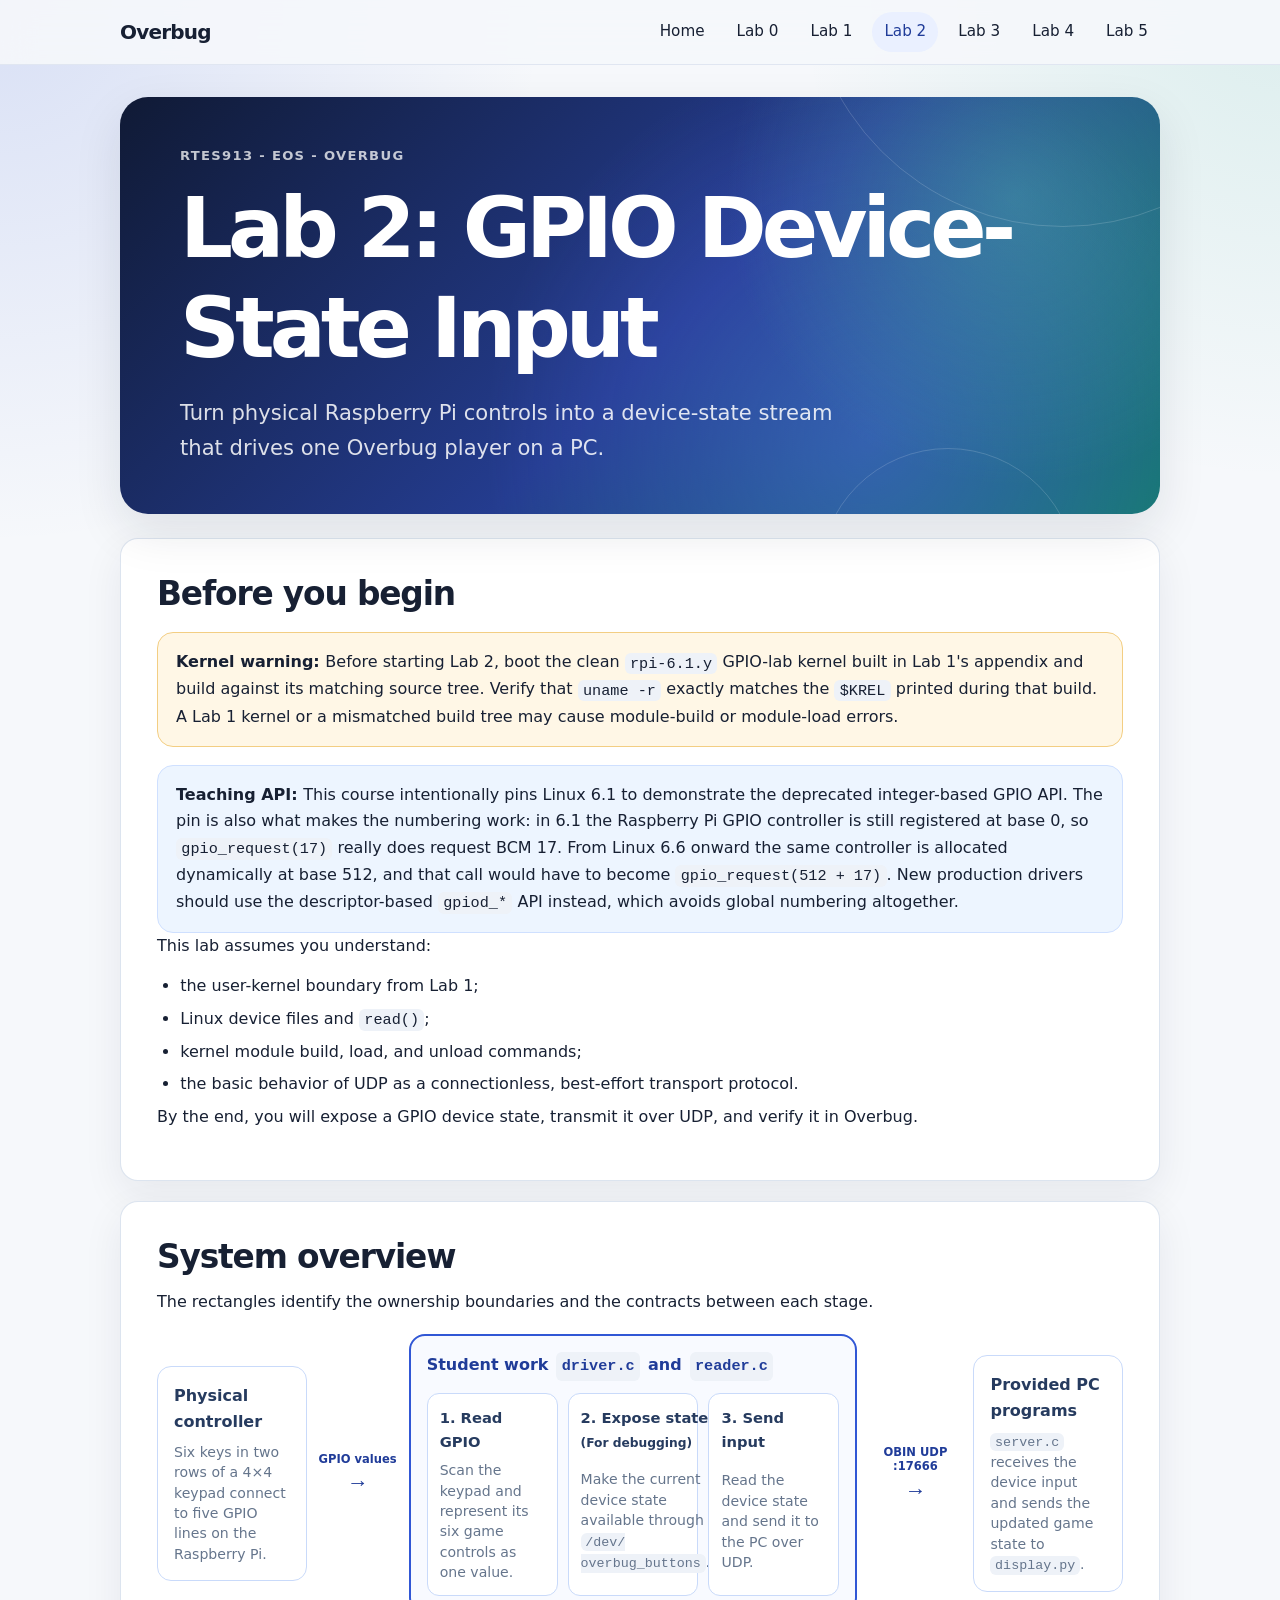
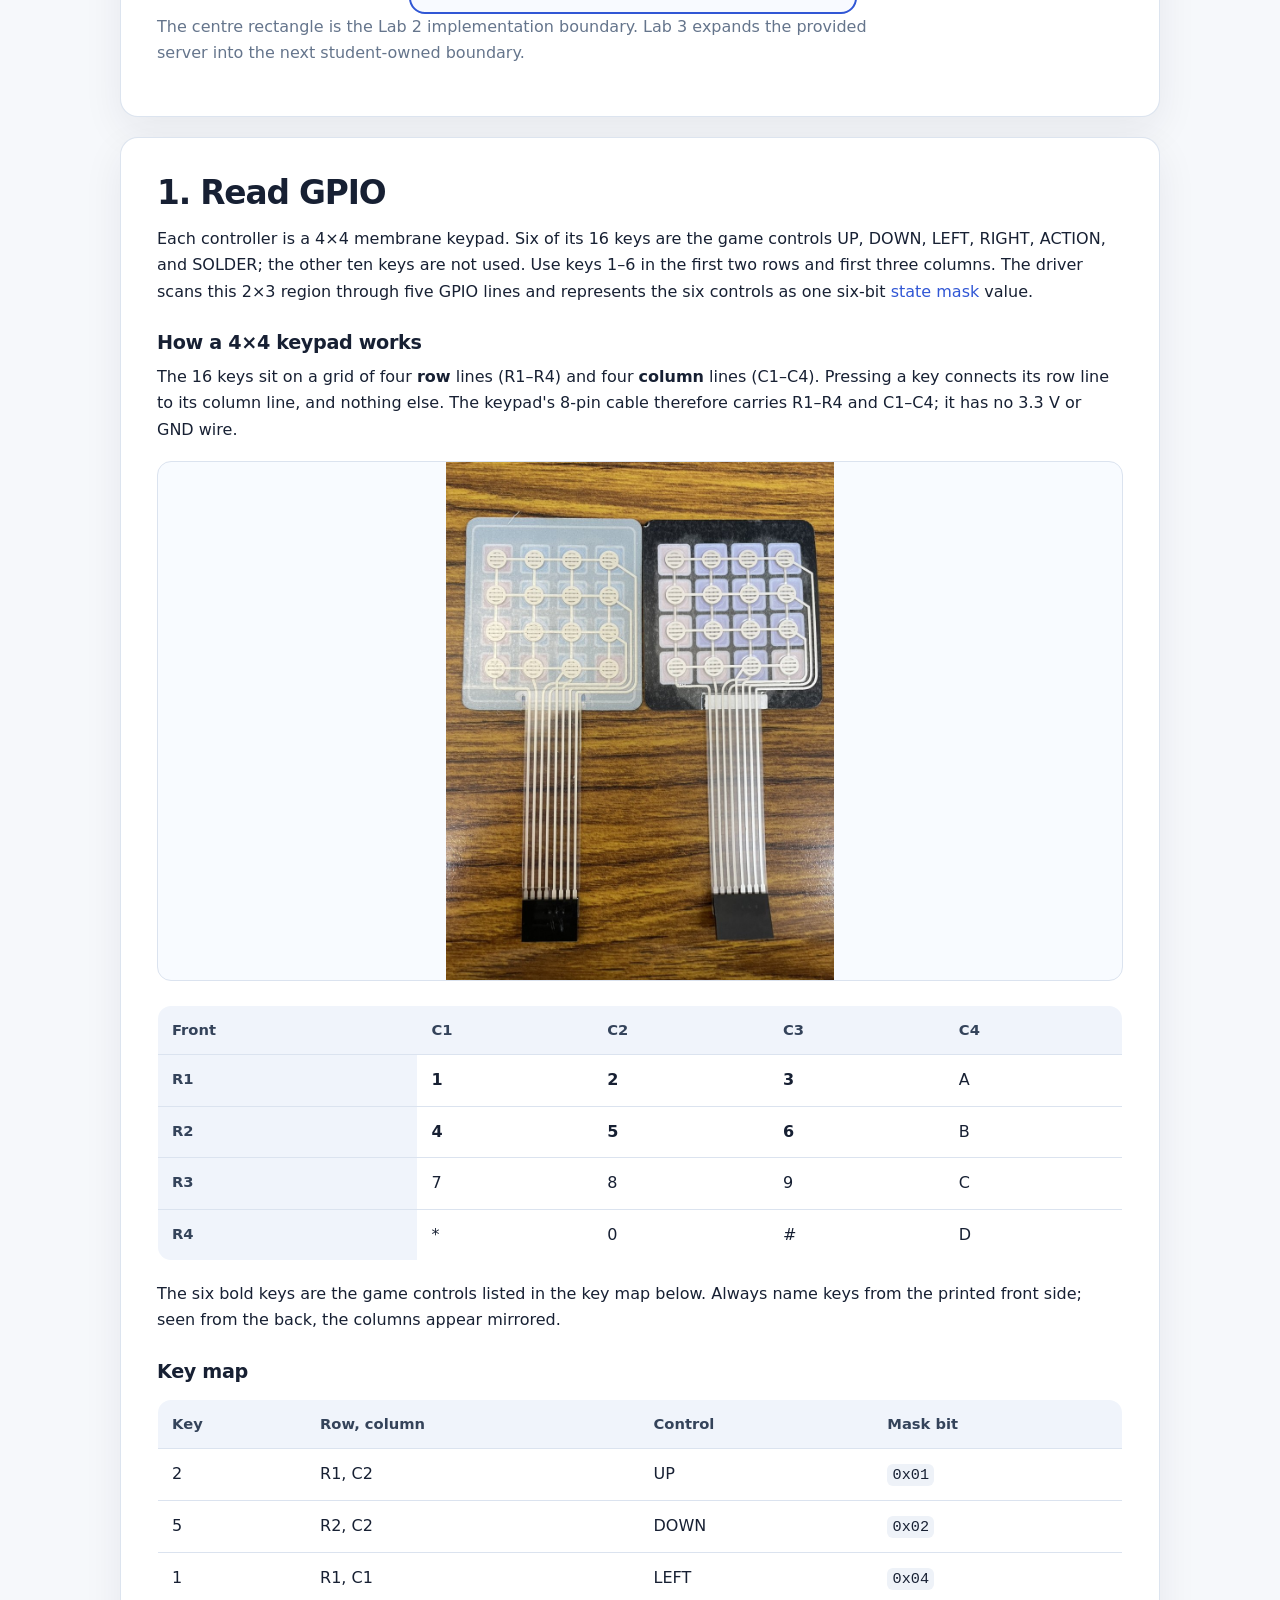
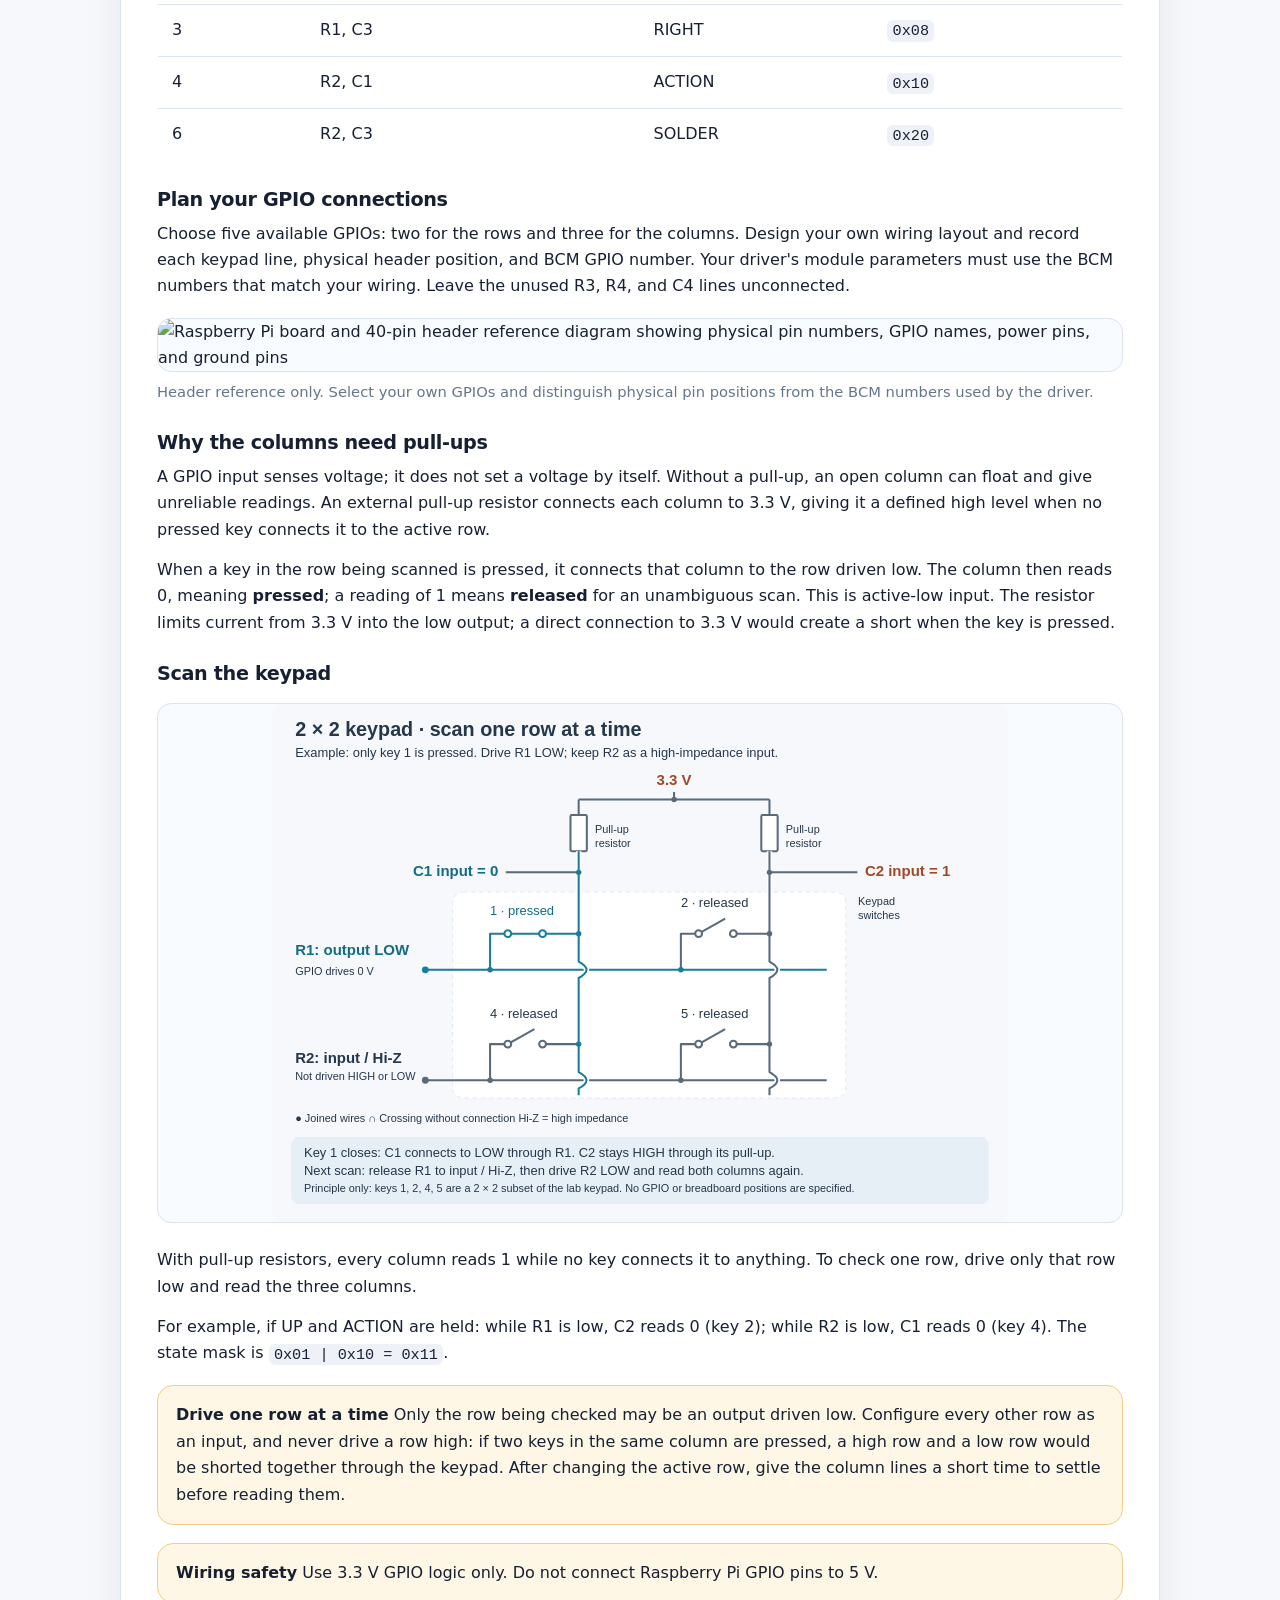
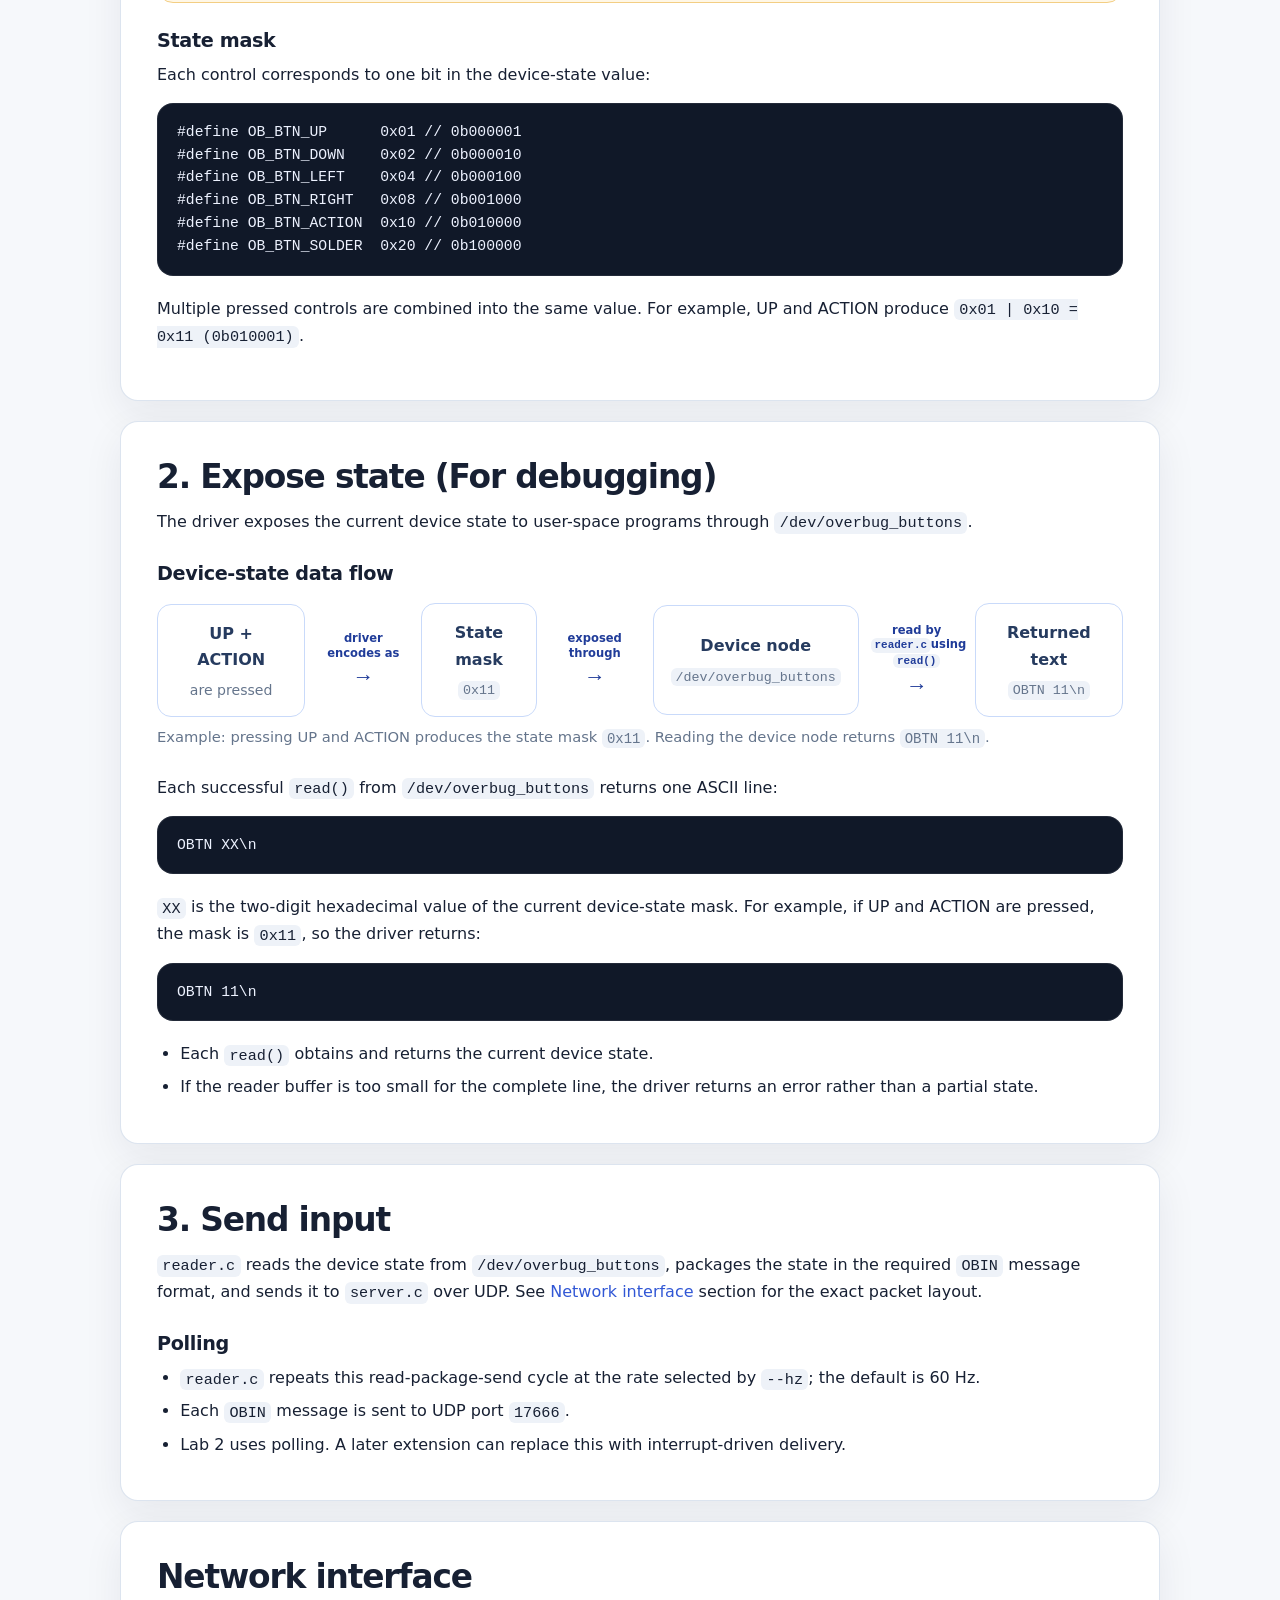
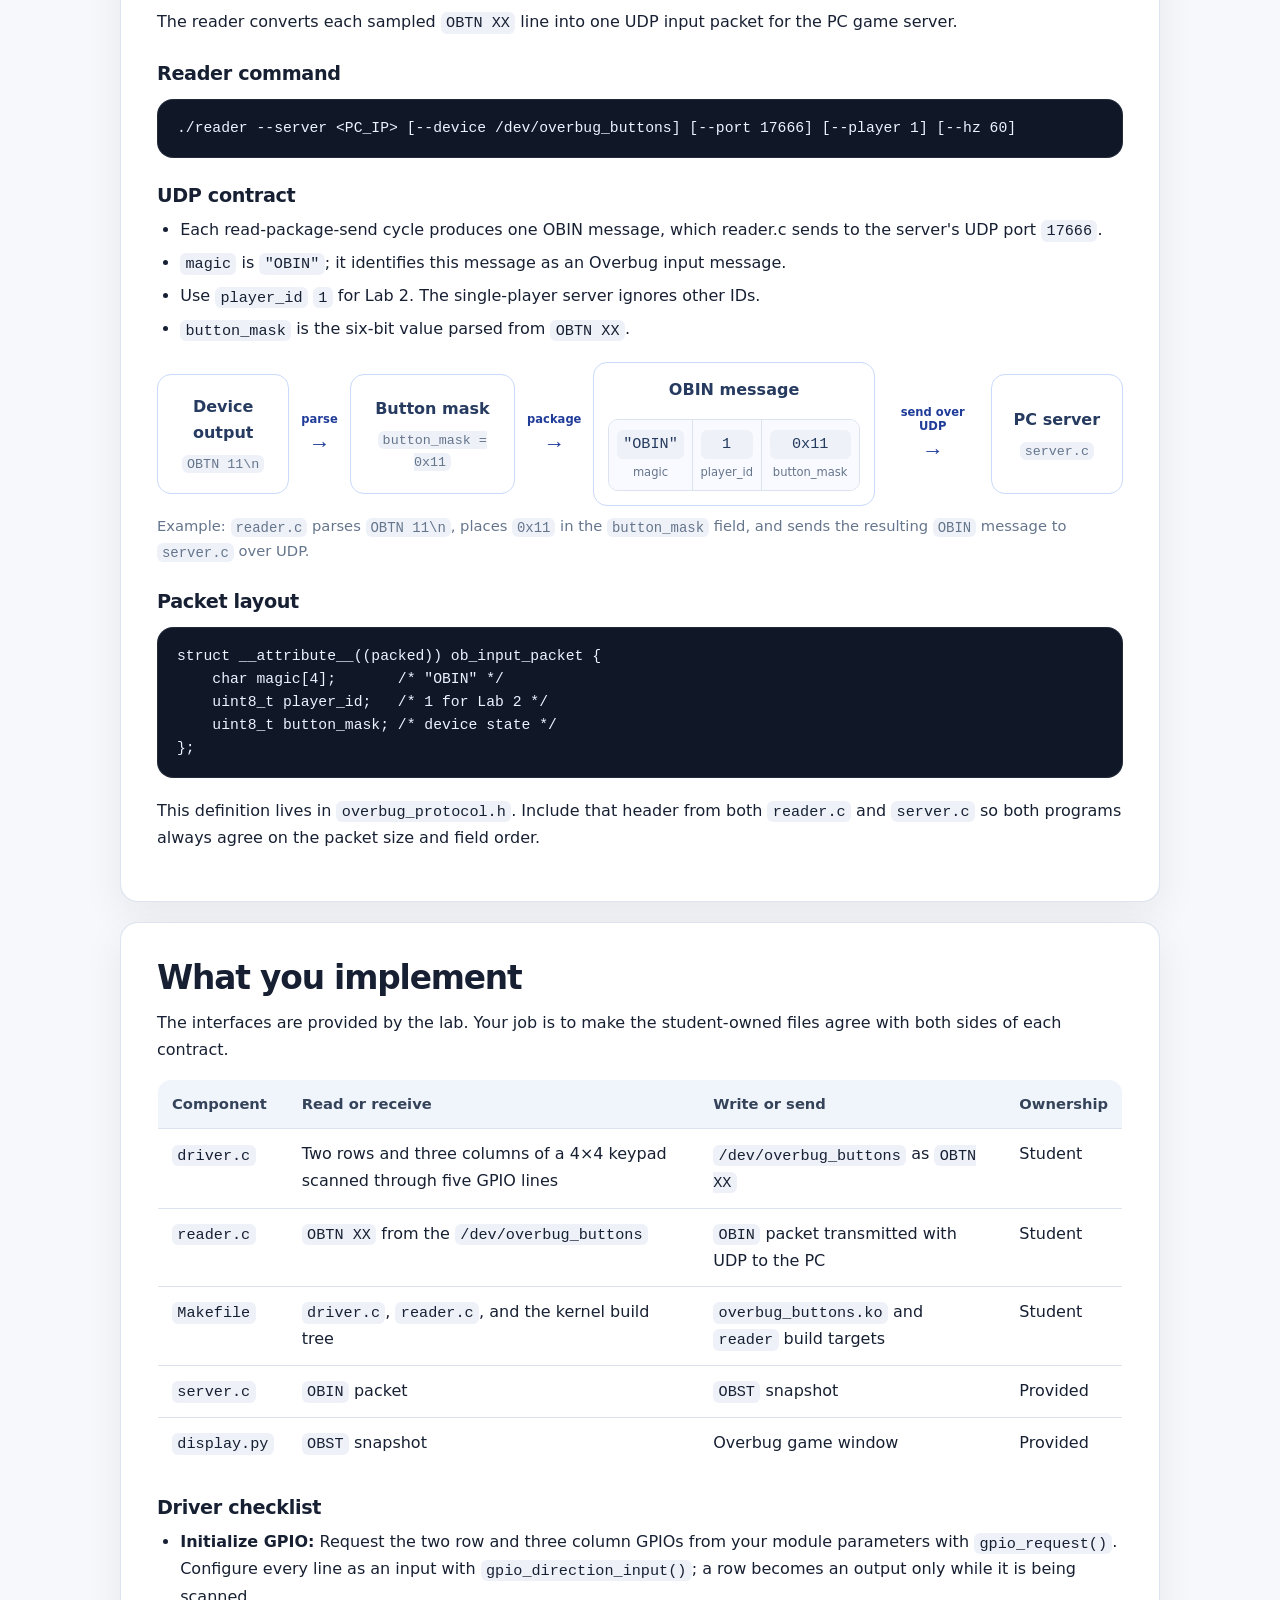
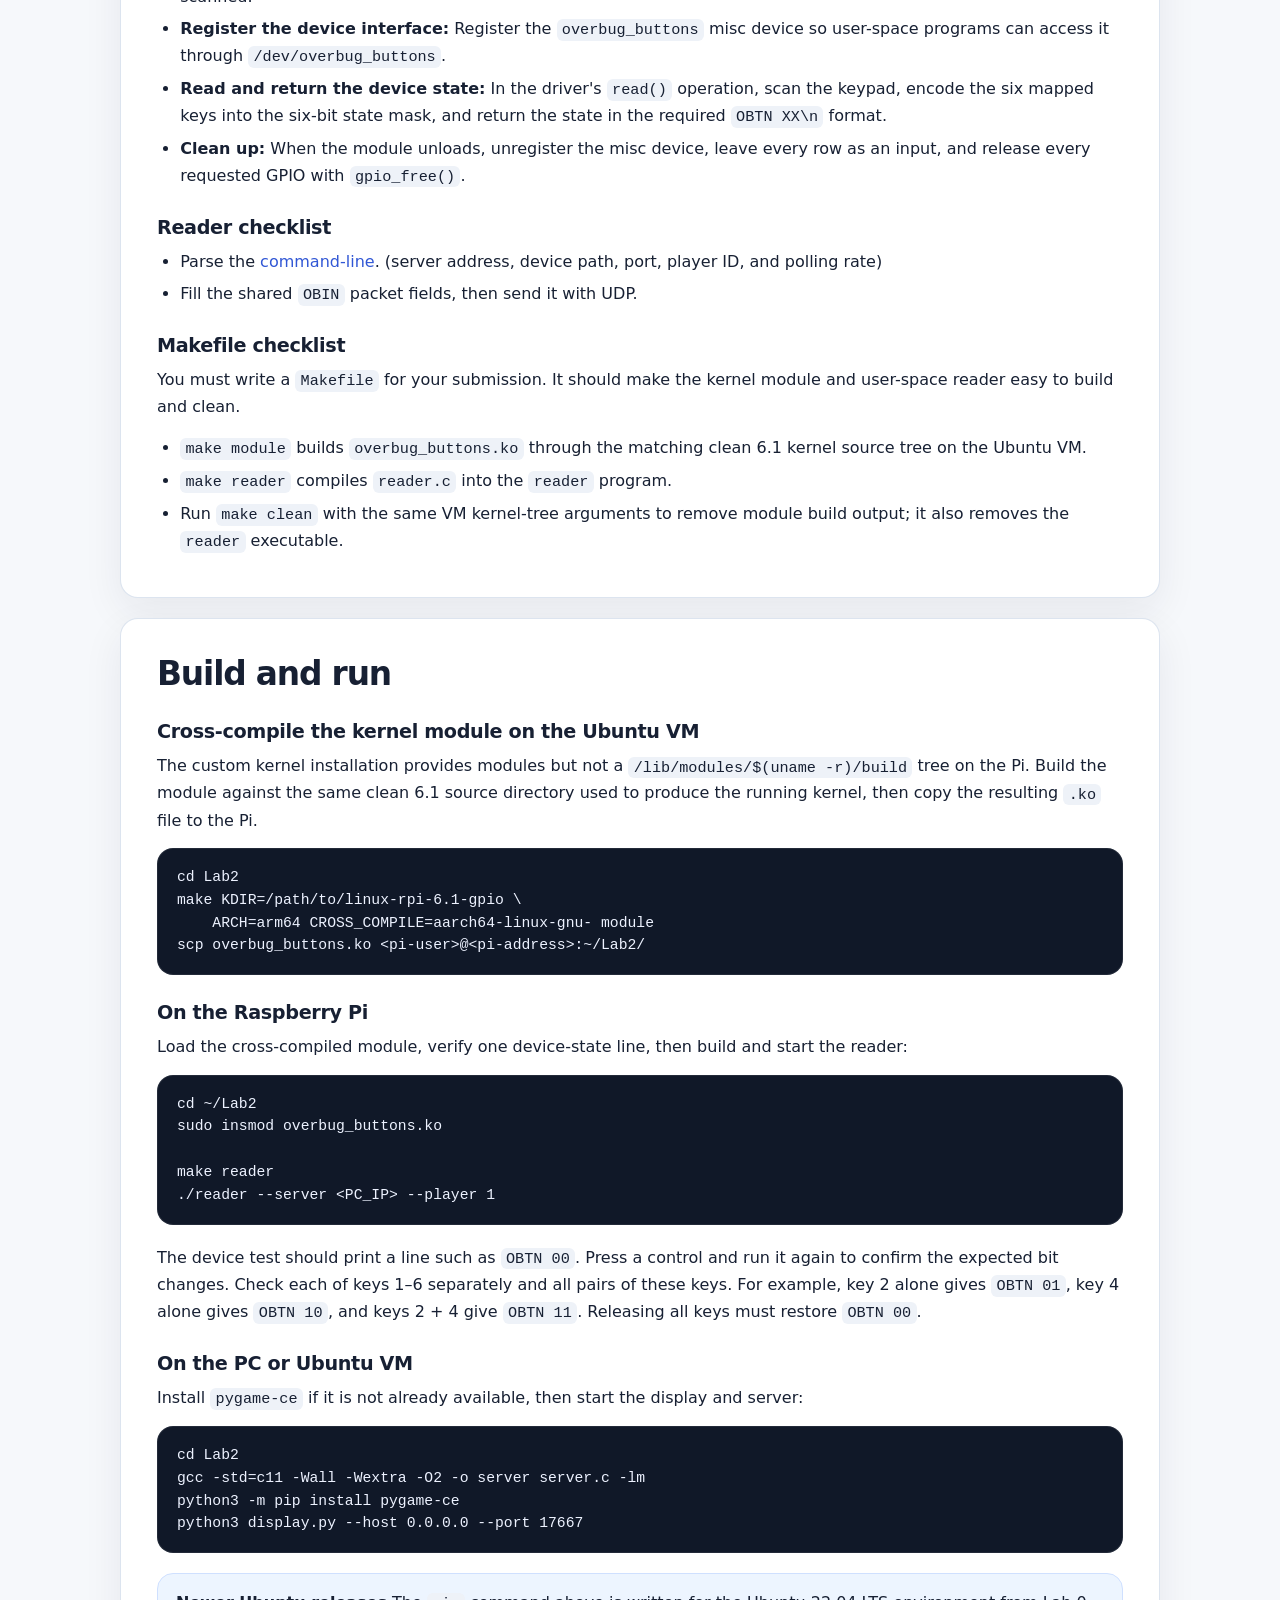
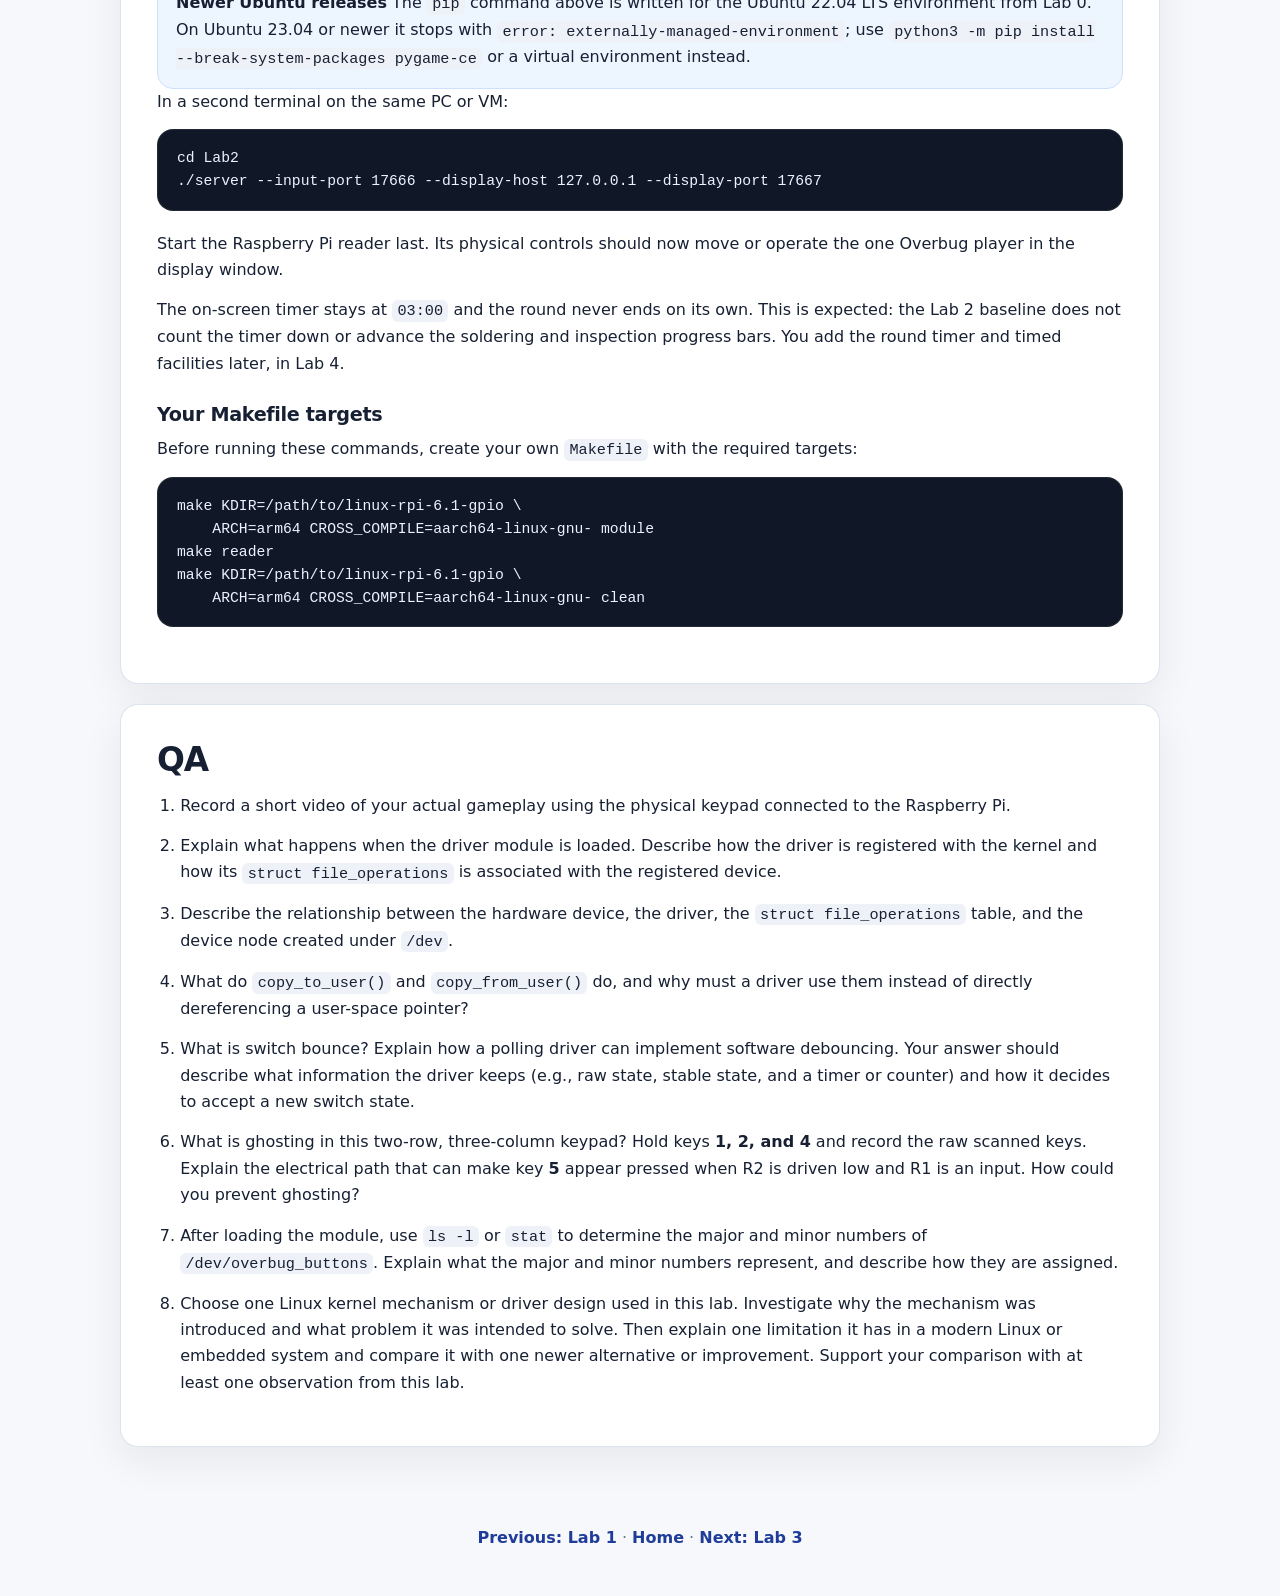
==== commit 540f9ee4: "lab2 ok" ====
--- a/lab2.html
+++ b/lab2.html
@@ -60,8 +60,8 @@
         <li>the user-kernel boundary from Lab 1;</li>
         <li>Linux device files and <code>read()</code>;</li>
         <li>kernel module build, load, and unload commands;</li>
-        <li>active-low GPIO wiring with pull-up resistors.</li>
-        <li>basic socket programming, including IP addresses, port numbers, and the use of <code>socket()</code>, <code>sendto()</code>, and <code>recvfrom()</code>;</li>
+        <!-- <li>active-low GPIO wiring with pull-up resistors.</li> -->
+        <!-- <li>basic socket programming, including IP addresses, port numbers, and the use of <code>socket()</code>, <code>sendto()</code>, and <code>recvfrom()</code>;</li> -->
   <li>the basic behavior of UDP as a connectionless, best-effort transport protocol.</li>
       </ul>
       <p>By the end, you will expose a GPIO device state, transmit it over UDP, and verify it in Overbug.</p>
@@ -74,7 +74,7 @@
       <div class="lab3-system-map lab2-system-map" aria-label="Lab 2 device-state responsibilities">
         <div class="lab3-external">
           <strong>Physical controller</strong>
-          <span>A 4&times;4 keypad connects to eight GPIO lines on the Raspberry Pi.</span>
+          <span>Six keys in two rows of a 4&times;4 keypad connect to five GPIO lines on the Raspberry Pi.</span>
         </div>
 
         <div class="lab3-arrow" aria-hidden="true">
@@ -226,7 +226,8 @@
       <p>
         Each controller is a 4&times;4 membrane keypad. Six of its 16 keys are the
         game controls UP, DOWN, LEFT, RIGHT, ACTION, and SOLDER; the other ten
-        keys are not used. The driver scans the keypad through eight GPIO lines
+        keys are not used. Use keys 1&ndash;6 in the first two rows and first three
+        columns. The driver scans this 2&times;3 region through five GPIO lines
         and represents the six controls as one six-bit
         <a href="#state-mask">state mask</a> value.
       </p>
@@ -246,14 +247,14 @@
           alt="Two 4x4 membrane keypads seen from the back, showing printed traces that join the keys in rows and columns and run down a flat cable to an 8-pin socket"
           loading="lazy"
         >
-        <figcaption>
+        <!-- <figcaption>
           Two 4&times;4 membrane keypads seen from the back. Each horizontal trace
           joins the four keys of one row, and each vertical trace joins the four
           keys of one column. All eight traces run down the flat cable to the
           8-pin socket. The two keypads route their traces to the socket
           differently, so check the pin order of your own keypad. Because this is
           the back, the columns are mirrored compared with the front view below.
-        </figcaption>
+        </figcaption> -->
       </figure>
 
       <table>
@@ -267,10 +268,10 @@
           </tr>
         </thead>
         <tbody>
-          <tr><th>R1</th><td>1</td><td><strong>2</strong></td><td>3</td><td>A</td></tr>
+          <tr><th>R1</th><td><strong>1</strong></td><td><strong>2</strong></td><td><strong>3</strong></td><td>A</td></tr>
           <tr><th>R2</th><td><strong>4</strong></td><td><strong>5</strong></td><td><strong>6</strong></td><td>B</td></tr>
-          <tr><th>R3</th><td>7</td><td><strong>8</strong></td><td>9</td><td>C</td></tr>
-          <tr><th>R4</th><td>*</td><td><strong>0</strong></td><td>#</td><td>D</td></tr>
+          <tr><th>R3</th><td>7</td><td>8</td><td>9</td><td>C</td></tr>
+          <tr><th>R4</th><td>*</td><td>0</td><td>#</td><td>D</td></tr>
         </tbody>
       </table>
 
@@ -292,74 +293,82 @@
         </thead>
         <tbody>
           <tr><td>2</td><td>R1, C2</td><td>UP</td><td><code>0x01</code></td></tr>
-          <tr><td>8</td><td>R3, C2</td><td>DOWN</td><td><code>0x02</code></td></tr>
-          <tr><td>4</td><td>R2, C1</td><td>LEFT</td><td><code>0x04</code></td></tr>
-          <tr><td>6</td><td>R2, C3</td><td>RIGHT</td><td><code>0x08</code></td></tr>
-          <tr><td>5</td><td>R2, C2</td><td>ACTION</td><td><code>0x10</code></td></tr>
-          <tr><td>0</td><td>R4, C2</td><td>SOLDER</td><td><code>0x20</code></td></tr>
+          <tr><td>5</td><td>R2, C2</td><td>DOWN</td><td><code>0x02</code></td></tr>
+          <tr><td>1</td><td>R1, C1</td><td>LEFT</td><td><code>0x04</code></td></tr>
+          <tr><td>3</td><td>R1, C3</td><td>RIGHT</td><td><code>0x08</code></td></tr>
+          <tr><td>4</td><td>R2, C1</td><td>ACTION</td><td><code>0x10</code></td></tr>
+          <tr><td>6</td><td>R2, C3</td><td>SOLDER</td><td><code>0x20</code></td></tr>
         </tbody>
       </table>
 
-      <h3>Find the keypad pin order</h3>
-      <p>
-        Keypad makers use different pin orders, so do not assume which cable pin
-        is which line. Check your keypad with a multimeter in continuity mode:
-      </p>
-      <ol>
-        <li>Hold key <strong>1</strong> and find the two cable pins that beep. They are R1 and C1.</li>
-        <li>Hold keys <strong>2</strong>, <strong>3</strong>, and <strong>A</strong> one at a time. The pin shared with step 1 is R1; each new pin is C2, C3, and C4.</li>
-        <li>Hold keys <strong>4</strong>, <strong>7</strong>, and <strong>*</strong> one at a time. C1 beeps again; each new pin is R2, R3, and R4.</li>
-      </ol>
-
-      <h3>Choose GPIO pins</h3>
-
+      <!-- <h3>Identify the keypad lines</h3>
+      <p>
+        Each pressed key closes a connection between one row and one column.
+        Keys in the same row share a row wire; keys in the same column share a
+        column wire. Use this relationship to identify R1, R2, and C1&ndash;C3
+        with a multimeter in continuity mode while the keypad is disconnected
+        from the Pi. Keypad socket orders vary, so verify your own device rather
+        than assuming the order shown by another keypad.
+      </p> -->
+
+      <h3>Plan your GPIO connections</h3>
+      <p>
+        Choose five available GPIOs: two for the rows and three for the columns.
+        Design your own wiring layout and record each keypad line, physical
+        header position, and BCM GPIO number. Your driver's module parameters
+        must use the BCM numbers that match your wiring. Leave the unused R3,
+        R4, and C4 lines unconnected.
+      </p>
       <figure class="lab-figure">
         <img
           src="assets/raspberry-pi-gpio-pin-demo.png"
           alt="Raspberry Pi board and 40-pin header reference diagram showing physical pin numbers, GPIO names, power pins, and ground pins"
         >
         <figcaption>
-          Use the header reference to choose eight GPIO pins for the keypad and
-          record their BCM GPIO numbers.
+          Header reference only. Select your own GPIOs and distinguish physical
+          pin positions from the BCM numbers used by the driver.
         </figcaption>
       </figure>
 
-      <ul>
-        <li>
-          Choose eight pins labelled <code>GPIO</code>: four for the rows and four
-          for the columns. Do not use a 3.3 V, 5 V, or GND pin as a GPIO.
-        </li>
-        <li>
-          Record each physical header position, its BCM GPIO number, and the
-          keypad line (R1&ndash;R4 or C1&ndash;C4) connected to it.
-        </li>
-        <li>
-          Configure the same four row and four column BCM GPIO numbers in your
-          <code>driver.c</code> module parameters.
-        </li>
-        <li>
-          Connect each <strong>column</strong> input to 3.3 V through a physical
-          pull-up resistor; the legacy API used in this lab does not configure the
-          internal bias. The row lines do not need pull-up resistors.
-        </li>
-        <li>
-          The keypad cable ends in a female socket; use male-to-female jumper wires
-          to reach the Raspberry Pi header. Do not fold the flat cable near the
-          socket.
-        </li>
-      </ul>
+      <h3>Why the columns need pull-ups</h3>
+      <p>
+        A GPIO input senses voltage; it does not set a voltage by itself.
+        Without a pull-up, an open column can float and give unreliable readings.
+        An external pull-up resistor connects each column to 3.3 V, giving it a
+        defined high level when no pressed key connects it to the active row.
+        
+      </p>
+      <p>
+        When a key in the row being scanned is pressed, it connects that column
+        to the row driven low. The column then reads 0, meaning
+        <strong>pressed</strong>; a reading of 1 means <strong>released</strong>
+        for an unambiguous scan. This is active-low input. The resistor limits
+        current from 3.3 V into the low output; a direct connection to 3.3 V
+        would create a short when the key is pressed. 
+      </p>
 
       <h3>Scan the keypad</h3>
+      <figure class="lab-figure">
+        <img src="assets/lab2-keypad-principle.svg"
+          alt="A 2 by 2 keypad example: columns C1 and C2 each have a pull-up resistor to 3.3 volts. R1 is driven low and R2 is a high-impedance input. Only key 1 at R1 C1 is pressed, so C1 reads 0 and C2 reads 1."
+          loading="lazy">
+        <!-- <figcaption>
+          <a href="assets/lab2-keypad-principle.svg" target="_blank" rel="noopener">Open the 2&times;2 principle diagram.</a>
+          This example uses keys 1, 2, 4, and 5; the lab scans one additional
+          column in the same way. A closed switch connects its row and column.
+          Dots mark connected wires; arched crossings are not connected.
+          Driving a row low uses its GPIO output; do not permanently wire that row to GND.
+        </figcaption> -->
+      </figure>
       <p>
         With pull-up resistors, every column reads 1 while no key connects it to
-        anything. To check one row, drive only that row low and read the four
-        columns: a column that reads 0 has a pressed key in that row. Check each
-        of the four rows in turn, then keep only the six mapped keys.
+        anything. To check one row, drive only that row low and read the three
+        columns.
       </p>
       <p>
         For example, if UP and ACTION are held: while R1 is low, C2 reads 0
-        (key 2); while R2 is low, C2 reads 0 again (key 5); R3 and R4 find
-        nothing. The state mask is <code>0x01 | 0x10 = 0x11</code>.
+        (key 2); while R2 is low, C1 reads 0 (key 4).
+        The state mask is <code>0x01 | 0x10 = 0x11</code>.
       </p>
 
       <div class="callout warning">
@@ -371,13 +380,17 @@
         a short time to settle before reading them.
       </div>
 
-      <div class="callout info">
+      <!-- <div class="callout info">
         <strong>Ghosting</strong>
-        This keypad has no diodes. When three or more keys are held, a key that is
-        not pressed can read as pressed. The six mapped keys are placed so that
-        they cannot create a false mapped key among themselves, but holding unused
-        keys at the same time can. Your driver must not report a control that was
-        not pressed.
+        This keypad has no per-key diodes. In this 2&times;3 layout, pressing
+        <strong>1, 2, and 4</strong> together can also make <strong>5</strong>
+        appear pressed: three corners of a rectangle create a path through the
+        fourth corner's row and column. Debouncing does not remove this electrical
+        ambiguity. The baseline lab requires correct single-key and two-key input
+        among keys 1&ndash;6, not arbitrary three-or-more-key combinations.
+        Do not press unused keys: their internal connections can still participate
+        in ghost paths even when some cable lines are unconnected. Investigate
+        prevention and software trade-offs in the QA question below.
       </div>
 
       <div class="callout warning">
@@ -388,7 +401,7 @@
         reserved for another function. The Raspberry Pi 3 and Raspberry Pi 4
         share the same 40-pin header and the same BCM numbering, so one wiring
         plan works on either board.
-      </div>
+      </div> -->
 
       <div class="callout warning">
         <strong>Wiring safety</strong>
@@ -637,7 +650,7 @@
         <tbody>
           <tr>
             <td><code>driver.c</code></td>
-            <td>4&times;4 keypad scanned through eight GPIO lines</td>
+            <td>Two rows and three columns of a 4&times;4 keypad scanned through five GPIO lines</td>
             <td><code>/dev/overbug_buttons</code> as <code>OBTN XX</code></td>
             <td>Student</td>
           </tr>
@@ -672,7 +685,7 @@
       <ul>
         <li>
           <strong>Initialize GPIO:</strong>
-          Request the four row and four column GPIOs from your module parameters
+          Request the two row and three column GPIOs from your module parameters
           with <code>gpio_request()</code>. Configure every line as an input with
           <code>gpio_direction_input()</code>; a row becomes an output only while
           it is being scanned.
@@ -740,6 +753,10 @@
       <p>
         The device test should print a line such as <code>OBTN 00</code>. Press
         a control and run it again to confirm the expected bit changes.
+        Check each of keys 1&ndash;6 separately and all pairs of these keys.
+        For example, key 2 alone gives <code>OBTN 01</code>, key 4 alone gives
+        <code>OBTN 10</code>, and keys 2 + 4 give <code>OBTN 11</code>.
+        Releasing all keys must restore <code>OBTN 00</code>.
       </p>
 
       <h3>On the PC or Ubuntu VM</h3>
@@ -783,14 +800,18 @@
       <ol>
         <li>
           <p>
+              Record a short video of your actual gameplay using the physical
+              keypad connected to the Raspberry Pi.
+          </p>
+        </li>
+        <li>
+          <p>
               Explain what happens when the driver module is loaded. Describe
               how the driver is registered with the kernel and how its
               <code>struct file_operations</code> is associated with the
               registered device.
 
-              Describe the relationship between the hardware device, the driver,
-              the <code>struct file_operations</code> table, and the device node
-              created under <code>/dev</code>.              
+                          
           </p>
 
         </li>
@@ -802,14 +823,14 @@
           </p>
 
         </li>
-        <li>
+        <!-- <li>
           <p>
               Briefly describe the main types of pins on the Raspberry Pi
               40-pin header, such as GPIO, power, and ground. Which GPIO pins do
               you use for the keypad rows and columns? Give both their physical
               header positions and BCM GPIO numbers.
           </p>
-        </li>
+        </li> -->
 
         <li>
           <p>
@@ -827,6 +848,16 @@
               counter) and how it decides to accept a new switch state.
           </p>
 
+        </li>
+
+        <li>
+          <p>
+              What is ghosting in this two-row, three-column keypad? Hold keys
+              <strong>1, 2, and 4</strong> and record the raw scanned keys.
+              Explain the electrical path that can make key <strong>5</strong>
+              appear pressed when R2 is driven low and R1 is an input.
+              How could you prevent ghosting? 
+          </p>
         </li>
 
         <li>
@@ -849,6 +880,7 @@
           </p>
 
         </li>
+        
       </ol>
     </section>
   </main>
@@ -859,4 +891,4 @@
 
   <script src="script.js"></script>
 </body>
-</html>+</html>
